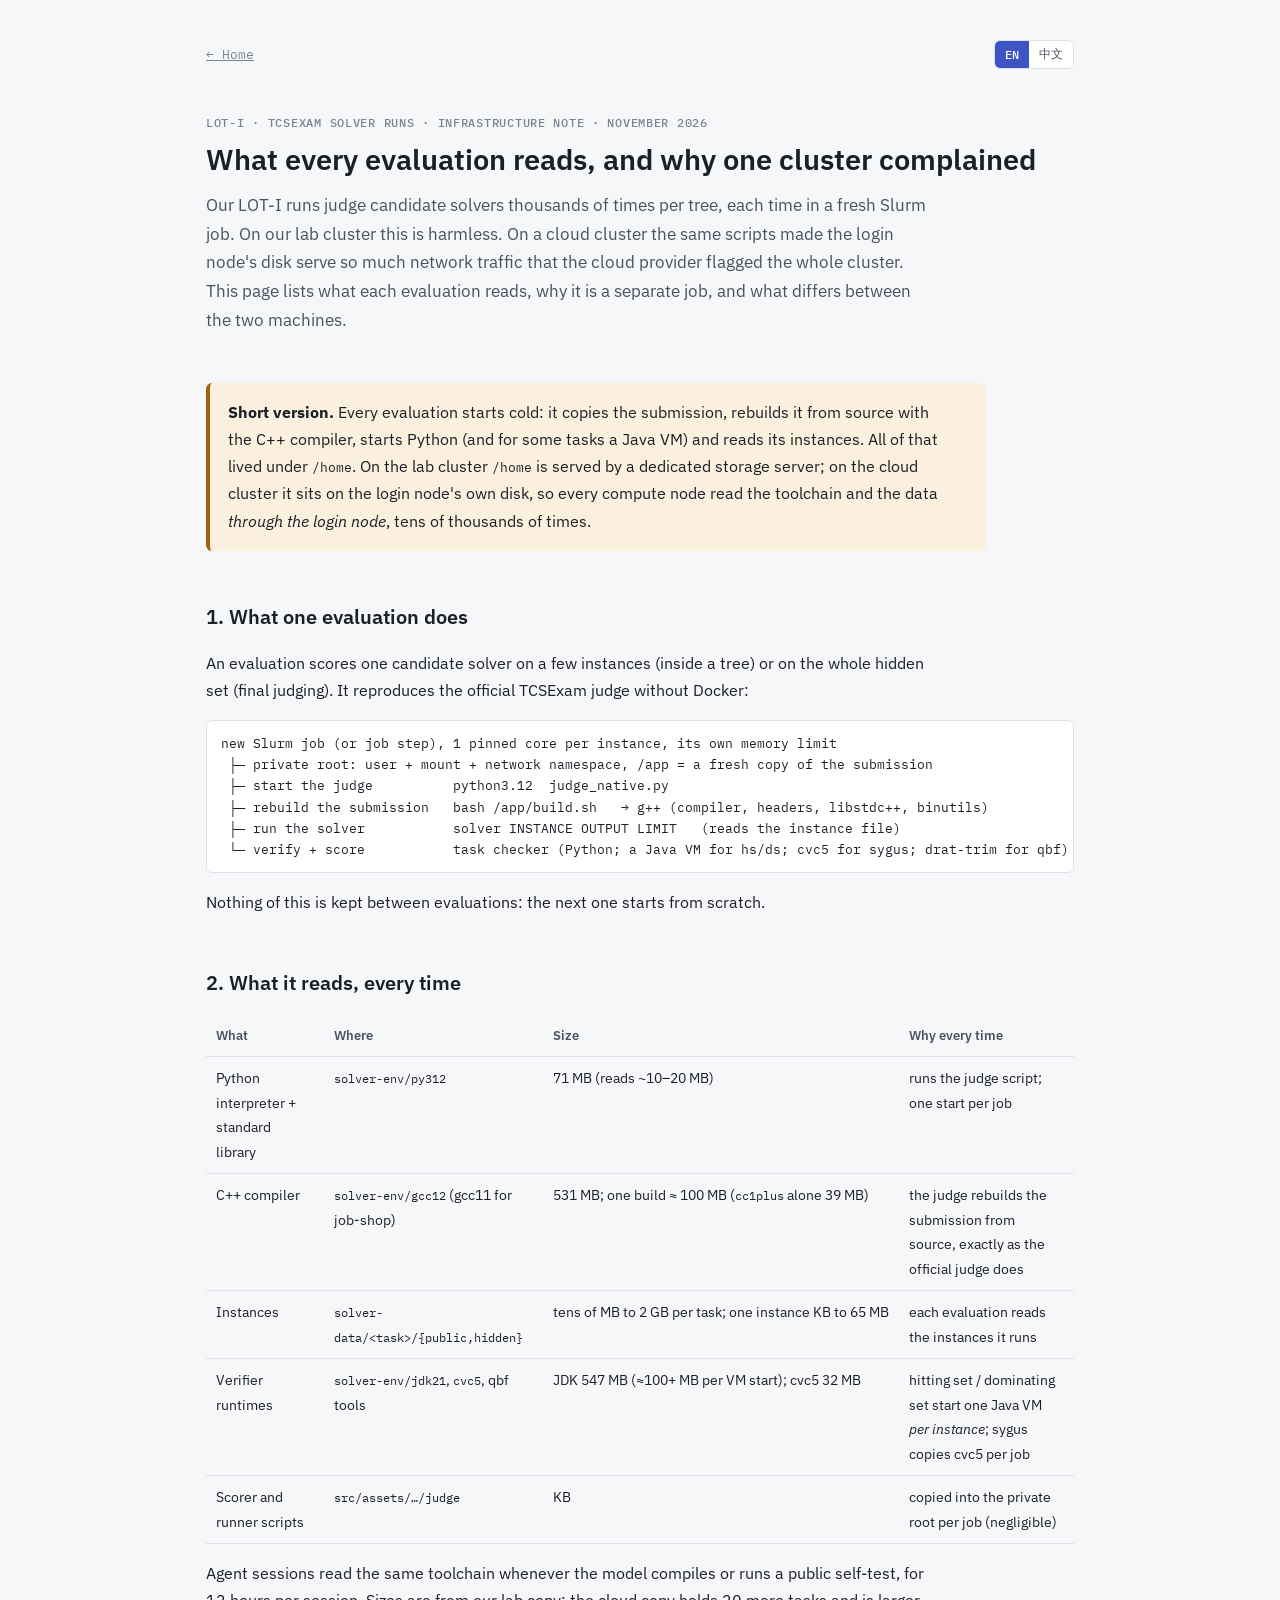
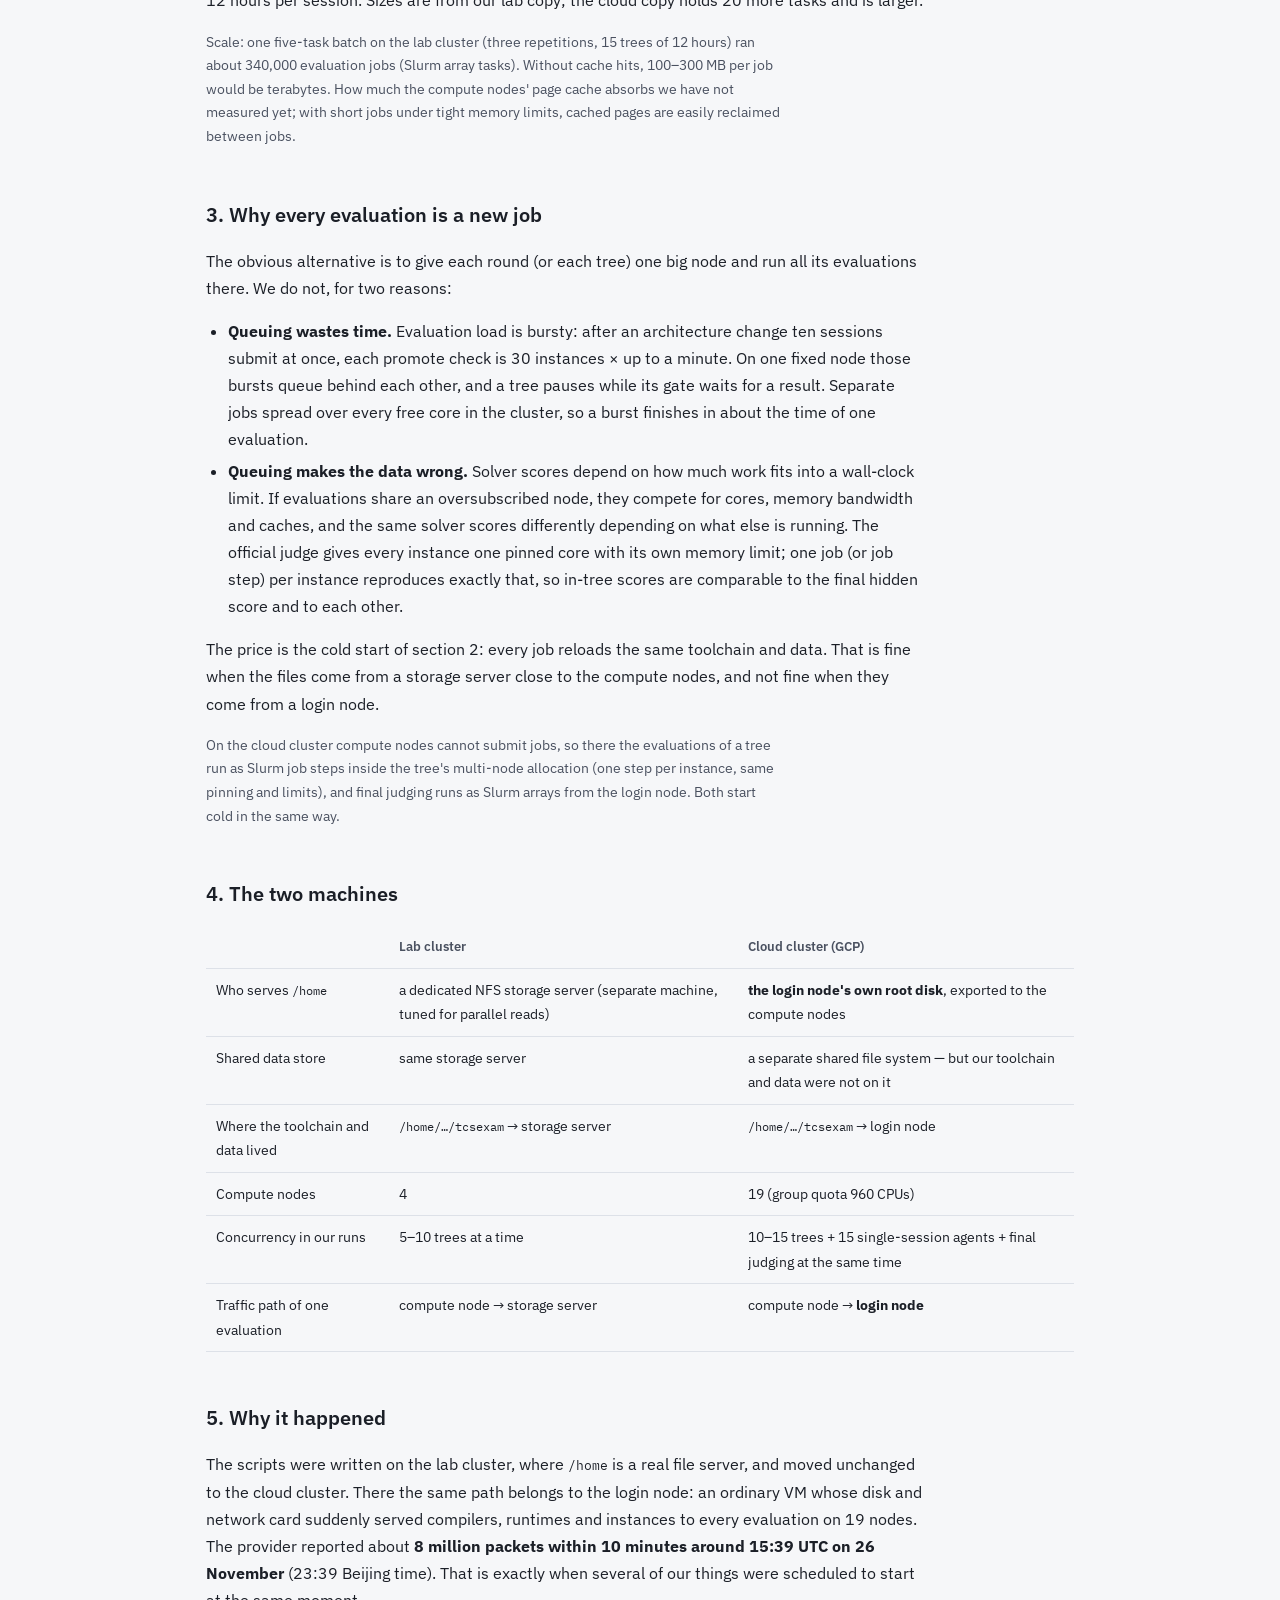
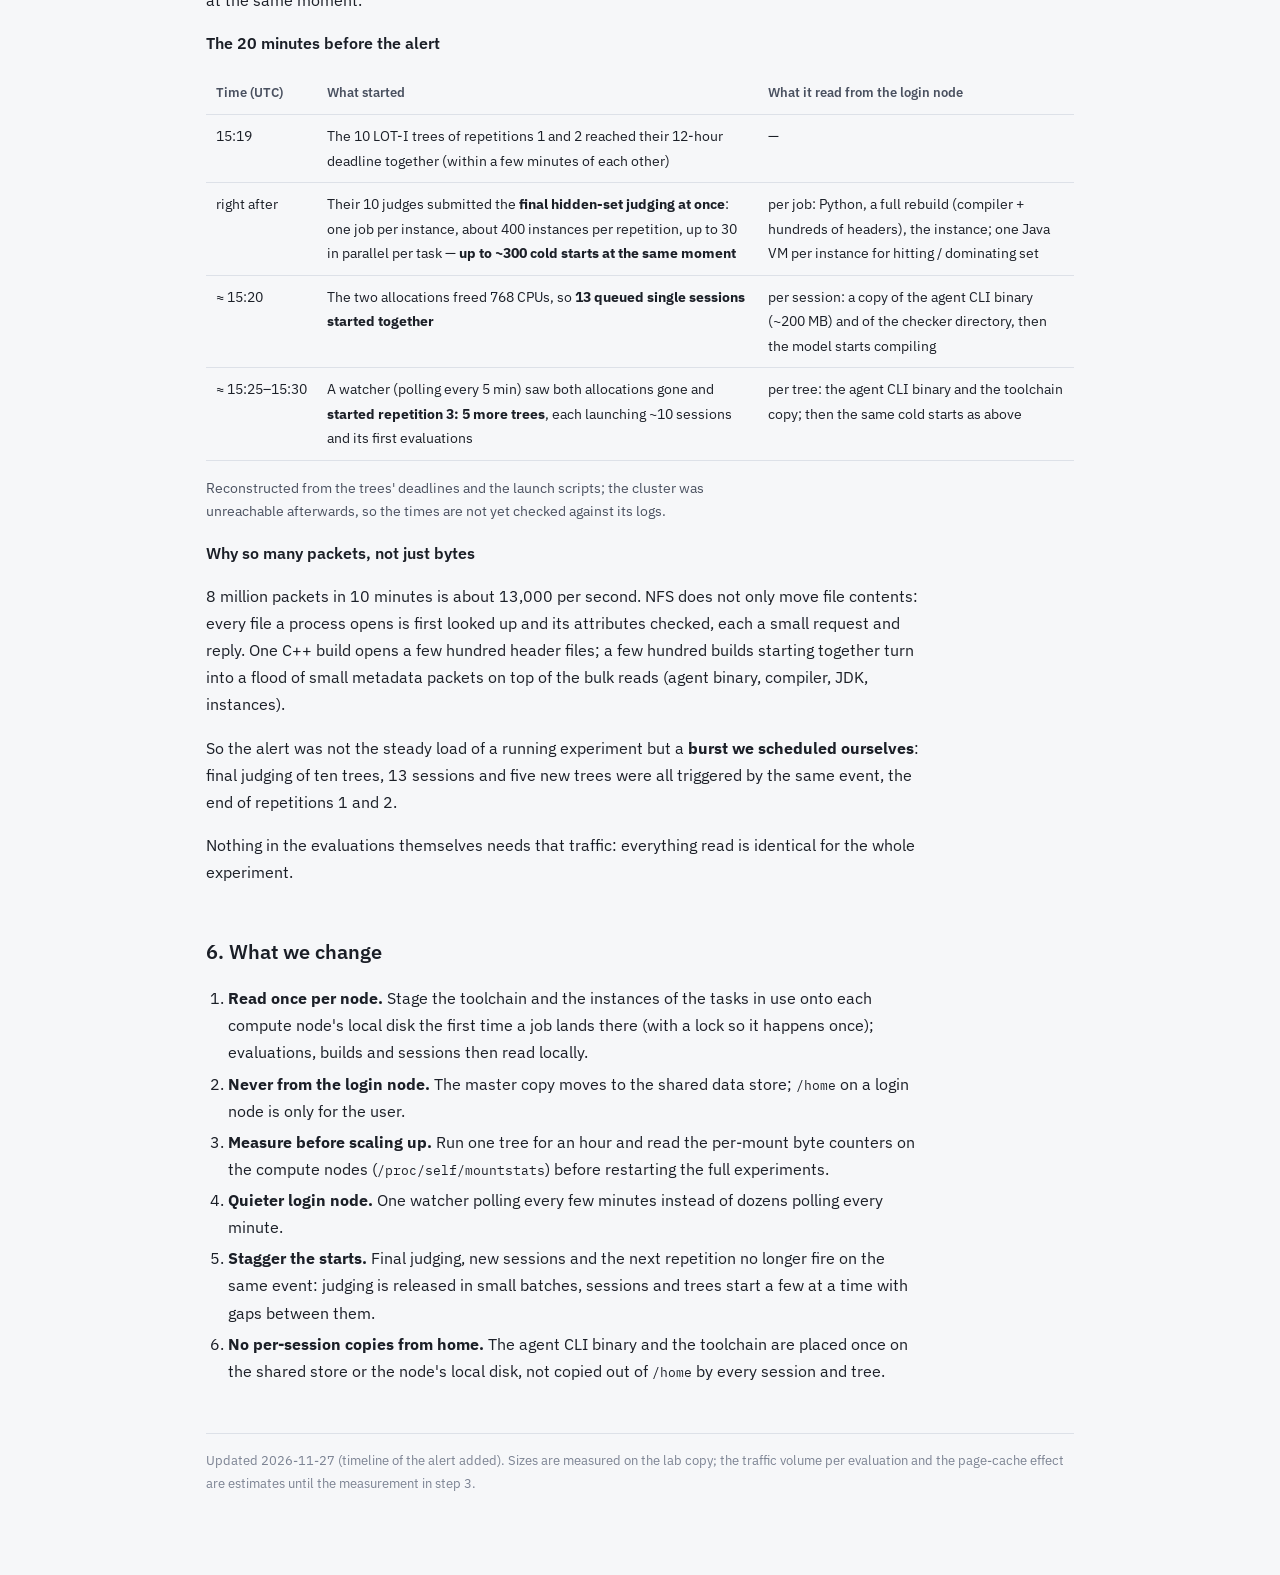
==== eval-io.html @ e1c09812 "eval-io: timeline of the 26 Nov alert (8M packets around 15:39 UTC), why packets, stagger the starts" ====
<!DOCTYPE html>
<html lang="en">
<head>
<meta charset="utf-8">
<meta name="viewport" content="width=device-width, initial-scale=1">
<style>*{box-sizing:border-box}body{margin:0}</style>
<title>What an evaluation reads · 每次测评读什么</title>
<meta name="description" content="What every solver evaluation of the LOT-I / TCSExam runs reads from shared storage, why each evaluation is its own Slurm job, and why the same scripts caused a network-traffic alert on a cloud cluster but not on our lab cluster.">
<link rel="stylesheet" href="https://fonts.googleapis.com/css2?family=IBM+Plex+Mono:wght@400;500&family=IBM+Plex+Sans:wght@400;500;600&display=swap">
<style>
:root{
  --bg:#f6f7f9; --panel:#ffffff; --ink:#1b1f27; --ink2:#4a5160; --muted:#7b8292; --line:#dde1e8;
  --acc:#3d55c4; --acc-soft:#e8ecfb; --ok:#1f7a3a; --ok-soft:#e3f3e8; --warn:#a2610c; --warn-soft:#fbf0de;
  --bad:#b3261e; --bad-soft:#fbe9e7;
  --sans:"IBM Plex Sans","PingFang SC","Noto Sans CJK SC",system-ui,sans-serif;
  --mono:"IBM Plex Mono",ui-monospace,"SFMono-Regular",Menlo,monospace;
}
@media (prefers-color-scheme: dark){:root:not([data-theme="light"]){
  --bg:#13161b; --panel:#1b1f26; --ink:#e7e9ee; --ink2:#b3b8c3; --muted:#868d9b; --line:#2d333d;
  --acc:#8399f2; --acc-soft:#222a45; --ok:#5cc47a; --ok-soft:#18301f; --warn:#e0a24a; --warn-soft:#33281a;
  --bad:#f08a80; --bad-soft:#3a1f1d; color-scheme:dark}}
:root[data-theme="dark"]{
  --bg:#13161b; --panel:#1b1f26; --ink:#e7e9ee; --ink2:#b3b8c3; --muted:#868d9b; --line:#2d333d;
  --acc:#8399f2; --acc-soft:#222a45; --ok:#5cc47a; --ok-soft:#18301f; --warn:#e0a24a; --warn-soft:#33281a;
  --bad:#f08a80; --bad-soft:#3a1f1d; color-scheme:dark}
body{background:var(--bg);color:var(--ink);font:15.5px/1.75 var(--sans)}
.wrap{max-width:900px;margin:0 auto;padding-block:40px 80px;padding-left:max(16px,env(safe-area-inset-left,0px));padding-right:max(16px,env(safe-area-inset-right,0px));display:flex;flex-direction:column;gap:48px}
h1{font-size:29px;line-height:1.3;margin:0;font-weight:600;text-wrap:balance}
h2{font-size:20px;margin:0;font-weight:600}
h3{font-size:15.5px;margin:0;font-weight:600}
p{margin:0;max-width:72ch}
ul,ol{margin:0;padding-left:22px;max-width:72ch}
li+li{margin-top:4px}
a{color:var(--acc)}
code,.mono{font-family:var(--mono);font-size:.86em}
.eyebrow{font:500 12px/1 var(--mono);letter-spacing:.06em;text-transform:uppercase;color:var(--muted)}
header{display:flex;flex-direction:column;gap:12px}
header .lede{color:var(--ink2);font-size:16.5px}
section{display:flex;flex-direction:column;gap:16px}
.panel{background:var(--panel);border:1px solid var(--line);border-radius:8px}
.callout{padding:16px 18px;border-left:4px solid var(--acc);background:var(--acc-soft);border-radius:6px;max-width:78ch}
.callout.warn{border-left-color:var(--warn);background:var(--warn-soft)}
.tbl{overflow-x:auto}
table{border-collapse:collapse;width:100%;font-size:14px}
th,td{text-align:left;padding:9px 10px;border-bottom:1px solid var(--line);vertical-align:top}
th{font-weight:600;color:var(--ink2);font-size:13px}
td.num{font-variant-numeric:tabular-nums;white-space:nowrap}
.flow{font:12.5px/1.7 var(--mono);background:var(--panel);border:1px solid var(--line);border-radius:6px;padding:12px 14px;overflow-x:auto;white-space:pre;margin:0}
.small{font-size:13.5px;color:var(--ink2)}
footer{font-size:13px;color:var(--muted);border-top:1px solid var(--line);padding-top:16px}
.lang-body{display:flex;flex-direction:column;gap:48px}
html[data-lang="zh"] .lang-body[lang="en"],html:not([data-lang="zh"]) .lang-body[lang="zh"]{display:none!important}
.bar{display:flex;justify-content:space-between;align-items:center;gap:12px}
.crumbs{font:13px var(--mono);color:var(--muted)}
.crumbs a{color:var(--muted)}
.seg{display:inline-flex;border:1px solid var(--line);border-radius:6px;overflow:hidden}
.seg button{font:500 12px var(--mono);background:var(--panel);color:var(--ink2);border:0;padding:5px 10px;cursor:pointer}
.seg button[aria-pressed="true"]{background:var(--acc);color:#fff}
.two{display:grid;grid-template-columns:1fr 1fr;gap:12px}
.two .panel{padding:14px 16px;display:flex;flex-direction:column;gap:8px}
.two .panel h3{font-size:14.5px}
@media (max-width:720px){.two{grid-template-columns:1fr}h1{font-size:24px}}
</style>
</head>
<body>
<main class="wrap">
<div class="bar" id="top"><span class="crumbs"><a href="index.html">← Home</a></span><span class="seg" role="group" aria-label="Language"><button data-l="en">EN</button><button data-l="zh">中文</button></span></div>

<!-- ============================ ENGLISH ============================ -->
<div class="lang-body" lang="en">
<header>
  <span class="eyebrow">LOT-I · TCSExam solver runs · infrastructure note · November 2026</span>
  <h1>What every evaluation reads, and why one cluster complained</h1>
  <p class="lede">Our LOT-I runs judge candidate solvers thousands of times per tree, each time in a fresh Slurm job. On our lab cluster this is harmless. On a cloud cluster the same scripts made the login node's disk serve so much network traffic that the cloud provider flagged the whole cluster. This page lists what each evaluation reads, why it is a separate job, and what differs between the two machines.</p>
</header>

<section>
  <div class="callout warn"><p><b>Short version.</b> Every evaluation starts cold: it copies the submission, rebuilds it from source with the C++ compiler, starts Python (and for some tasks a Java VM) and reads its instances. All of that lived under <code>/home</code>. On the lab cluster <code>/home</code> is served by a dedicated storage server; on the cloud cluster it sits on the login node's own disk, so every compute node read the toolchain and the data <i>through the login node</i>, tens of thousands of times.</p></div>
</section>

<section>
  <h2>1. What one evaluation does</h2>
  <p>An evaluation scores one candidate solver on a few instances (inside a tree) or on the whole hidden set (final judging). It reproduces the official TCSExam judge without Docker:</p>
  <pre class="flow">new Slurm job (or job step), 1 pinned core per instance, its own memory limit
 ├─ private root: user + mount + network namespace, /app = a fresh copy of the submission
 ├─ start the judge          python3.12  judge_native.py
 ├─ rebuild the submission   bash /app/build.sh   → g++ (compiler, headers, libstdc++, binutils)
 ├─ run the solver           solver INSTANCE OUTPUT LIMIT   (reads the instance file)
 └─ verify + score           task checker (Python; a Java VM for hs/ds; cvc5 for sygus; drat-trim for qbf)</pre>
  <p>Nothing of this is kept between evaluations: the next one starts from scratch.</p>
</section>

<section>
  <h2>2. What it reads, every time</h2>
  <div class="tbl"><table>
    <thead><tr><th>What</th><th>Where</th><th>Size</th><th>Why every time</th></tr></thead>
    <tbody>
      <tr><td>Python interpreter + standard library</td><td><code>solver-env/py312</code></td><td class="num">71 MB (reads ~10–20 MB)</td><td>runs the judge script; one start per job</td></tr>
      <tr><td>C++ compiler</td><td><code>solver-env/gcc12</code> (gcc11 for job-shop)</td><td class="num">531 MB; one build ≈ 100 MB (<code>cc1plus</code> alone 39 MB)</td><td>the judge rebuilds the submission from source, exactly as the official judge does</td></tr>
      <tr><td>Instances</td><td><code>solver-data/&lt;task&gt;/{public,hidden}</code></td><td class="num">tens of MB to 2 GB per task; one instance KB to 65 MB</td><td>each evaluation reads the instances it runs</td></tr>
      <tr><td>Verifier runtimes</td><td><code>solver-env/jdk21</code>, <code>cvc5</code>, qbf tools</td><td class="num">JDK 547 MB (≈100+ MB per VM start); cvc5 32 MB</td><td>hitting set / dominating set start one Java VM <i>per instance</i>; sygus copies cvc5 per job</td></tr>
      <tr><td>Scorer and runner scripts</td><td><code>src/assets/…/judge</code></td><td class="num">KB</td><td>copied into the private root per job (negligible)</td></tr>
    </tbody>
  </table></div>
  <p>Agent sessions read the same toolchain whenever the model compiles or runs a public self-test, for 12 hours per session. Sizes are from our lab copy; the cloud copy holds 20 more tasks and is larger.</p>
  <p class="small">Scale: one five-task batch on the lab cluster (three repetitions, 15 trees of 12 hours) ran about 340,000 evaluation jobs (Slurm array tasks). Without cache hits, 100–300 MB per job would be terabytes. How much the compute nodes' page cache absorbs we have not measured yet; with short jobs under tight memory limits, cached pages are easily reclaimed between jobs.</p>
</section>

<section>
  <h2>3. Why every evaluation is a new job</h2>
  <p>The obvious alternative is to give each round (or each tree) one big node and run all its evaluations there. We do not, for two reasons:</p>
  <ul>
    <li><b>Queuing wastes time.</b> Evaluation load is bursty: after an architecture change ten sessions submit at once, each promote check is 30 instances × up to a minute. On one fixed node those bursts queue behind each other, and a tree pauses while its gate waits for a result. Separate jobs spread over every free core in the cluster, so a burst finishes in about the time of one evaluation.</li>
    <li><b>Queuing makes the data wrong.</b> Solver scores depend on how much work fits into a wall-clock limit. If evaluations share an oversubscribed node, they compete for cores, memory bandwidth and caches, and the same solver scores differently depending on what else is running. The official judge gives every instance one pinned core with its own memory limit; one job (or job step) per instance reproduces exactly that, so in-tree scores are comparable to the final hidden score and to each other.</li>
  </ul>
  <p>The price is the cold start of section 2: every job reloads the same toolchain and data. That is fine when the files come from a storage server close to the compute nodes, and not fine when they come from a login node.</p>
  <p class="small">On the cloud cluster compute nodes cannot submit jobs, so there the evaluations of a tree run as Slurm job steps inside the tree's multi-node allocation (one step per instance, same pinning and limits), and final judging runs as Slurm arrays from the login node. Both start cold in the same way.</p>
</section>

<section>
  <h2>4. The two machines</h2>
  <div class="tbl"><table>
    <thead><tr><th></th><th>Lab cluster</th><th>Cloud cluster (GCP)</th></tr></thead>
    <tbody>
      <tr><td>Who serves <code>/home</code></td><td>a dedicated NFS storage server (separate machine, tuned for parallel reads)</td><td><b>the login node's own root disk</b>, exported to the compute nodes</td></tr>
      <tr><td>Shared data store</td><td>same storage server</td><td>a separate shared file system — but our toolchain and data were not on it</td></tr>
      <tr><td>Where the toolchain and data lived</td><td><code>/home/…/tcsexam</code> → storage server</td><td><code>/home/…/tcsexam</code> → login node</td></tr>
      <tr><td>Compute nodes</td><td>4</td><td>19 (group quota 960 CPUs)</td></tr>
      <tr><td>Concurrency in our runs</td><td>5–10 trees at a time</td><td>10–15 trees + 15 single-session agents + final judging at the same time</td></tr>
      <tr><td>Traffic path of one evaluation</td><td>compute node → storage server</td><td>compute node → <b>login node</b></td></tr>
    </tbody>
  </table></div>
</section>

<section>
  <h2>5. Why it happened</h2>
  <p>The scripts were written on the lab cluster, where <code>/home</code> is a real file server, and moved unchanged to the cloud cluster. There the same path belongs to the login node: an ordinary VM whose disk and network card suddenly served compilers, runtimes and instances to every evaluation on 19 nodes. The provider reported about <b>8 million packets within 10 minutes around 15:39 UTC on 26 November</b> (23:39 Beijing time). That is exactly when several of our things were scheduled to start at the same moment.</p>
  <h3>The 20 minutes before the alert</h3>
  <div class="tbl"><table>
    <thead><tr><th>Time (UTC)</th><th>What started</th><th>What it read from the login node</th></tr></thead>
    <tbody>
      <tr><td class="num">15:19</td><td>The 10 LOT-I trees of repetitions 1 and 2 reached their 12-hour deadline together (within a few minutes of each other)</td><td>—</td></tr>
      <tr><td class="num">right after</td><td>Their 10 judges submitted the <b>final hidden-set judging at once</b>: one job per instance, about 400 instances per repetition, up to 30 in parallel per task — <b>up to ~300 cold starts at the same moment</b></td><td>per job: Python, a full rebuild (compiler + hundreds of headers), the instance; one Java VM per instance for hitting / dominating set</td></tr>
      <tr><td class="num">≈ 15:20</td><td>The two allocations freed 768 CPUs, so <b>13 queued single sessions started together</b></td><td>per session: a copy of the agent CLI binary (~200 MB) and of the checker directory, then the model starts compiling</td></tr>
      <tr><td class="num">≈ 15:25–15:30</td><td>A watcher (polling every 5 min) saw both allocations gone and <b>started repetition 3: 5 more trees</b>, each launching ~10 sessions and its first evaluations</td><td>per tree: the agent CLI binary and the toolchain copy; then the same cold starts as above</td></tr>
    </tbody>
  </table></div>
  <p class="small">Reconstructed from the trees' deadlines and the launch scripts; the cluster was unreachable afterwards, so the times are not yet checked against its logs.</p>
  <h3>Why so many packets, not just bytes</h3>
  <p>8 million packets in 10 minutes is about 13,000 per second. NFS does not only move file contents: every file a process opens is first looked up and its attributes checked, each a small request and reply. One C++ build opens a few hundred header files; a few hundred builds starting together turn into a flood of small metadata packets on top of the bulk reads (agent binary, compiler, JDK, instances).</p>
  <p>So the alert was not the steady load of a running experiment but a <b>burst we scheduled ourselves</b>: final judging of ten trees, 13 sessions and five new trees were all triggered by the same event, the end of repetitions 1 and 2.</p>
  <p>Nothing in the evaluations themselves needs that traffic: everything read is identical for the whole experiment.</p>
</section>

<section>
  <h2>6. What we change</h2>
  <ol>
    <li><b>Read once per node.</b> Stage the toolchain and the instances of the tasks in use onto each compute node's local disk the first time a job lands there (with a lock so it happens once); evaluations, builds and sessions then read locally.</li>
    <li><b>Never from the login node.</b> The master copy moves to the shared data store; <code>/home</code> on a login node is only for the user.</li>
    <li><b>Measure before scaling up.</b> Run one tree for an hour and read the per-mount byte counters on the compute nodes (<code>/proc/self/mountstats</code>) before restarting the full experiments.</li>
    <li><b>Quieter login node.</b> One watcher polling every few minutes instead of dozens polling every minute.</li>
    <li><b>Stagger the starts.</b> Final judging, new sessions and the next repetition no longer fire on the same event: judging is released in small batches, sessions and trees start a few at a time with gaps between them.</li>
    <li><b>No per-session copies from home.</b> The agent CLI binary and the toolchain are placed once on the shared store or the node's local disk, not copied out of <code>/home</code> by every session and tree.</li>
  </ol>
</section>

<footer>Updated 2026-11-27 (timeline of the alert added). Sizes are measured on the lab copy; the traffic volume per evaluation and the page-cache effect are estimates until the measurement in step 3.</footer>
</div>

<!-- ============================ 中文 ============================ -->
<div class="lang-body" lang="zh">
<header>
  <span class="eyebrow">LOT-I · TCSExam 求解题实验 · 基础设施说明 · 2026 年 11 月</span>
  <h1>每次测评读了什么，以及为什么一个集群被告警</h1>
  <p class="lede">LOT-I 的每棵树要对候选程序做成千上万次测评，每次都在一个新的 Slurm 作业里进行。在实验室集群上这没有问题；同样的脚本放到云上的集群，却让登录节点的磁盘产生了大量网络流量，整个集群被云服务商告警。本页说明每次测评读了什么、为什么每次测评单独开一个作业，以及两台机器的区别。</p>
</header>

<section>
  <div class="callout warn"><p><b>简短版。</b>每次测评都是冷启动：复制一份提交的代码，用 C++ 编译器从源码重新编译，启动 Python（有的题还要启动 Java 虚拟机），再读实例。这些东西都放在 <code>/home</code> 下。实验室集群的 <code>/home</code> 由一台专门的存储服务器提供；云集群的 <code>/home</code> 却在登录节点自己的磁盘上，于是每个计算节点都<i>经由登录节点</i>读编译器和数据，读了几万次。</p></div>
</section>

<section>
  <h2>1. 一次测评做了什么</h2>
  <p>一次测评给一个候选程序打分：树内测评跑几个实例，最终评测跑整个隐藏集。它在不用 Docker 的情况下复现 TCSExam 官方评测：</p>
  <pre class="flow">新的 Slurm 作业（或作业步），每个实例独占 1 个绑定的核，有自己的内存上限
 ├─ 私有根目录：user + mount + network 命名空间，/app = 提交代码的一份新拷贝
 ├─ 启动评测脚本   python3.12  judge_native.py
 ├─ 重新编译       bash /app/build.sh   → g++（编译器、头文件、libstdc++、binutils）
 ├─ 运行程序       solver INSTANCE OUTPUT LIMIT（读实例文件）
 └─ 验证并打分     题目自带的 checker（Python；hs/ds 用 Java 虚拟机；sygus 用 cvc5；qbf 用 drat-trim）</pre>
  <p>两次测评之间什么都不保留，下一次又从头开始。</p>
</section>

<section>
  <h2>2. 每次都要读的东西</h2>
  <div class="tbl"><table>
    <thead><tr><th>内容</th><th>位置</th><th>大小</th><th>为什么每次都读</th></tr></thead>
    <tbody>
      <tr><td>Python 解释器和标准库</td><td><code>solver-env/py312</code></td><td class="num">71 MB（实际读约 10–20 MB）</td><td>评测脚本由它运行，每个作业启动一次</td></tr>
      <tr><td>C++ 编译器</td><td><code>solver-env/gcc12</code>（job-shop 用 gcc11）</td><td class="num">531 MB；一次编译约 100 MB（<code>cc1plus</code> 本身 39 MB）</td><td>评测会像官方评测一样，把提交的代码从源码重新编译</td></tr>
      <tr><td>实例</td><td><code>solver-data/&lt;题&gt;/{public,hidden}</code></td><td class="num">每道题几十 MB 到 2 GB；单个实例从 KB 到 65 MB</td><td>每次测评读它要跑的实例</td></tr>
      <tr><td>验证器运行时</td><td><code>solver-env/jdk21</code>、<code>cvc5</code>、qbf 工具</td><td class="num">JDK 547 MB（每启动一次虚拟机读一百多 MB）；cvc5 32 MB</td><td>hitting set / dominating set <i>每个实例</i>启动一次 Java 虚拟机；sygus 每个作业复制一份 cvc5</td></tr>
      <tr><td>评分和 runner 脚本</td><td><code>src/assets/…/judge</code></td><td class="num">KB 级</td><td>每个作业复制进私有根目录（可以忽略）</td></tr>
    </tbody>
  </table></div>
  <p>智能体会话里，模型每次编译或跑公开自测，也会读同一套工具链，每个会话持续 12 小时。表中大小来自实验室的那份副本；云上的副本多了 20 道题，会更大。</p>
  <p class="small">规模：实验室集群上一批 5 道题（跑 3 次，共 15 棵 12 小时的树）大约跑了 34 万个测评作业（Slurm 数组任务）。如果没有缓存命中，每个作业读 100–300 MB，总量就是 TB 级。计算节点的页缓存能挡住多少，我们还没有实测；作业很短、内存上限又紧，作业之间缓存的页很容易被回收。</p>
</section>

<section>
  <h2>3. 为什么每次测评都开一个新作业</h2>
  <p>一个直接的替代方案是：每一轮（或每棵树）分配一个大节点，所有测评都在上面跑。我们没有这样做，原因有两个：</p>
  <ul>
    <li><b>排队浪费时间。</b>测评的负载是突发的：一次架构变更之后，十个会话会同时提交测评，每次 promote 检查是 30 个实例、每个最多一分钟。固定在一个节点上，这些突发的测评就会互相排队，而树在等测评结果的时候是暂停的。分成单独的作业，就能分散到整个集群所有空闲的核上，一波突发测评大约只要一次测评的时间就跑完。</li>
    <li><b>排队让数据不准。</b>求解程序的分数取决于在限定时间内能做多少计算。如果测评挤在一个超额分配的节点上，就会抢核、抢内存带宽、抢缓存，同一个程序的分数会随着旁边跑着什么而变化。官方评测给每个实例一个绑定的核和独立的内存上限；每个实例一个作业（或作业步）正好复现这一点，树内的分数才能和最终隐藏集分数、以及彼此之间相互比较。</li>
  </ul>
  <p>代价就是第 2 节的冷启动：每个作业都要重新加载同一套工具链和数据。文件来自离计算节点很近的存储服务器时，这没有问题；来自登录节点时，就出问题了。</p>
  <p class="small">云集群的计算节点不能提交作业，所以在那里，一棵树的测评是在这棵树的多节点分配里用 Slurm 作业步来跑的（每个实例一个作业步，绑核和限制都一样），最终评测则从登录节点以 Slurm 数组提交。两种方式都同样是冷启动。</p>
</section>

<section>
  <h2>4. 两台机器的区别</h2>
  <div class="tbl"><table>
    <thead><tr><th></th><th>实验室集群</th><th>云集群（GCP）</th></tr></thead>
    <tbody>
      <tr><td>谁提供 <code>/home</code></td><td>一台专门的 NFS 存储服务器（独立的机器，为并行读写调过参数）</td><td><b>登录节点自己的系统盘</b>，共享给计算节点</td></tr>
      <tr><td>共享数据存储</td><td>同一台存储服务器</td><td>有一套独立的共享文件系统，但我们的工具链和数据没放在上面</td></tr>
      <tr><td>工具链和数据放在哪</td><td><code>/home/…/tcsexam</code> → 存储服务器</td><td><code>/home/…/tcsexam</code> → 登录节点</td></tr>
      <tr><td>计算节点数</td><td>4</td><td>19（组配额 960 核）</td></tr>
      <tr><td>我们的并发量</td><td>同时 5–10 棵树</td><td>10–15 棵树 + 15 个单会话智能体 + 最终评测，同时进行</td></tr>
      <tr><td>一次测评的流量路径</td><td>计算节点 → 存储服务器</td><td>计算节点 → <b>登录节点</b></td></tr>
    </tbody>
  </table></div>
</section>

<section>
  <h2>5. 为什么会出这个问题</h2>
  <p>这套脚本是在实验室集群上写的，那里的 <code>/home</code> 是真正的文件服务器；搬到云集群时没有改动。可在云集群上，同一个路径属于登录节点，那只是一台普通的虚拟机，它的磁盘和网卡突然要给 19 个节点上的每一次测评供应编译器、运行时和实例。云服务商报告：<b>11 月 26 日 15:39 UTC（北京时间 23:39）前后，10 分钟内发出了约 800 万个数据包</b>。这正是我们好几件事被安排在同一时刻启动的时候。</p>
  <h3>告警前的 20 分钟</h3>
  <div class="tbl"><table>
    <thead><tr><th>时间（UTC）</th><th>启动了什么</th><th>从登录节点读了什么</th></tr></thead>
    <tbody>
      <tr><td class="num">15:19</td><td>第 1、2 次 LOT-I 运行的 10 棵树同时到了 12 小时的截止时间（前后相差几分钟）</td><td>—</td></tr>
      <tr><td class="num">紧接着</td><td>10 个评测脚本<b>同时提交最终的隐藏集评测</b>：每个实例一个作业，每次运行约 400 个实例，每道题最多 30 个并行——<b>同一时刻最多约 300 个作业冷启动</b></td><td>每个作业：Python、完整重新编译（编译器加几百个头文件）、实例；hitting set / dominating set 每个实例还要启动一次 Java 虚拟机</td></tr>
      <tr><td class="num">约 15:20</td><td>两个分配释放了 768 个核，<b>排队中的 13 个单会话同时启动</b></td><td>每个会话：复制一份智能体命令行程序（约 200 MB）和 checker 目录，然后模型开始编译</td></tr>
      <tr><td class="num">约 15:25–15:30</td><td>每 5 分钟轮询一次的监控脚本发现两个分配都结束了，<b>启动第 3 次运行：又是 5 棵树</b>，每棵树起约 10 个会话和第一轮测评</td><td>每棵树：智能体命令行程序和工具链的拷贝；之后是和上面一样的冷启动</td></tr>
    </tbody>
  </table></div>
  <p class="small">这个时间线是根据树的截止时间和启动脚本推出来的；之后集群就连不上了，所以还没有用集群日志逐条核对。</p>
  <h3>为什么是包多，而不只是字节多</h3>
  <p>10 分钟 800 万个包，大约每秒 1.3 万个。NFS 不只是传文件内容：进程每打开一个文件，都要先查路径、查属性，每次都是一来一回的小包。一次 C++ 编译要打开几百个头文件；几百个编译同时开始，就在大块读取（智能体程序、编译器、JDK、实例）之外，又叠加了海量的小元数据包。</p>
  <p>所以告警的不是实验平稳运行时的负载，而是<b>我们自己安排出来的一次突发</b>：十棵树的最终评测、13 个会话、5 棵新树，都被同一个事件——第 1、2 次运行结束——同时触发了。</p>
  <p>测评本身并不需要这些流量：被读的东西在整个实验期间一个字节都不会变。</p>
</section>

<section>
  <h2>6. 我们怎么改</h2>
  <ol>
    <li><b>每个节点只读一次。</b>作业第一次落到某个计算节点时，把工具链和本次实验用到的题目实例复制到该节点的本地盘（加锁，只复制一次）；之后的测评、编译和会话都读本地。</li>
    <li><b>不再从登录节点读。</b>主副本搬到共享数据存储；登录节点上的 <code>/home</code> 只留给人用。</li>
    <li><b>先测量再放量。</b>恢复完整实验之前，先跑一棵树一小时，读计算节点上每个挂载点的字节计数（<code>/proc/self/mountstats</code>）。</li>
    <li><b>让登录节点安静下来。</b>用一个每隔几分钟轮询一次的监控脚本，代替几十个每分钟轮询的脚本。</li>
    <li><b>错开启动。</b>最终评测、新会话和下一次运行不再由同一个事件同时触发：评测分小批放出，会话和树每次只启动几个，中间留出间隔。</li>
    <li><b>不再每个会话都从 home 复制。</b>智能体命令行程序和工具链只在共享存储或节点本地盘上放一份，不再由每个会话、每棵树从 <code>/home</code> 复制。</li>
  </ol>
</section>

<footer>本页更新于 2026-11-27（补充了告警时间线）。文件大小是在实验室副本上实测的；每次测评的流量和页缓存的效果在第 3 步实测之前都是估计值。</footer>
</div>
</main>
<script>
(function(){
  var d=document.documentElement, pick;
  try{pick=localStorage.getItem('evalio-lang')}catch(e){}
  if(pick!=='zh'&&pick!=='en'){pick=(navigator.language||'').toLowerCase().indexOf('zh')===0?'zh':'en'}
  function set(l){d.setAttribute('data-lang',l);d.setAttribute('lang',l==='zh'?'zh':'en');
    document.querySelectorAll('.seg button').forEach(function(b){b.setAttribute('aria-pressed',b.dataset.l===l?'true':'false')});
    try{localStorage.setItem('evalio-lang',l)}catch(e){}}
  document.querySelectorAll('.seg button').forEach(function(b){b.addEventListener('click',function(){set(b.dataset.l)})});
  set(pick);
})();
</script>
</body>
</html>
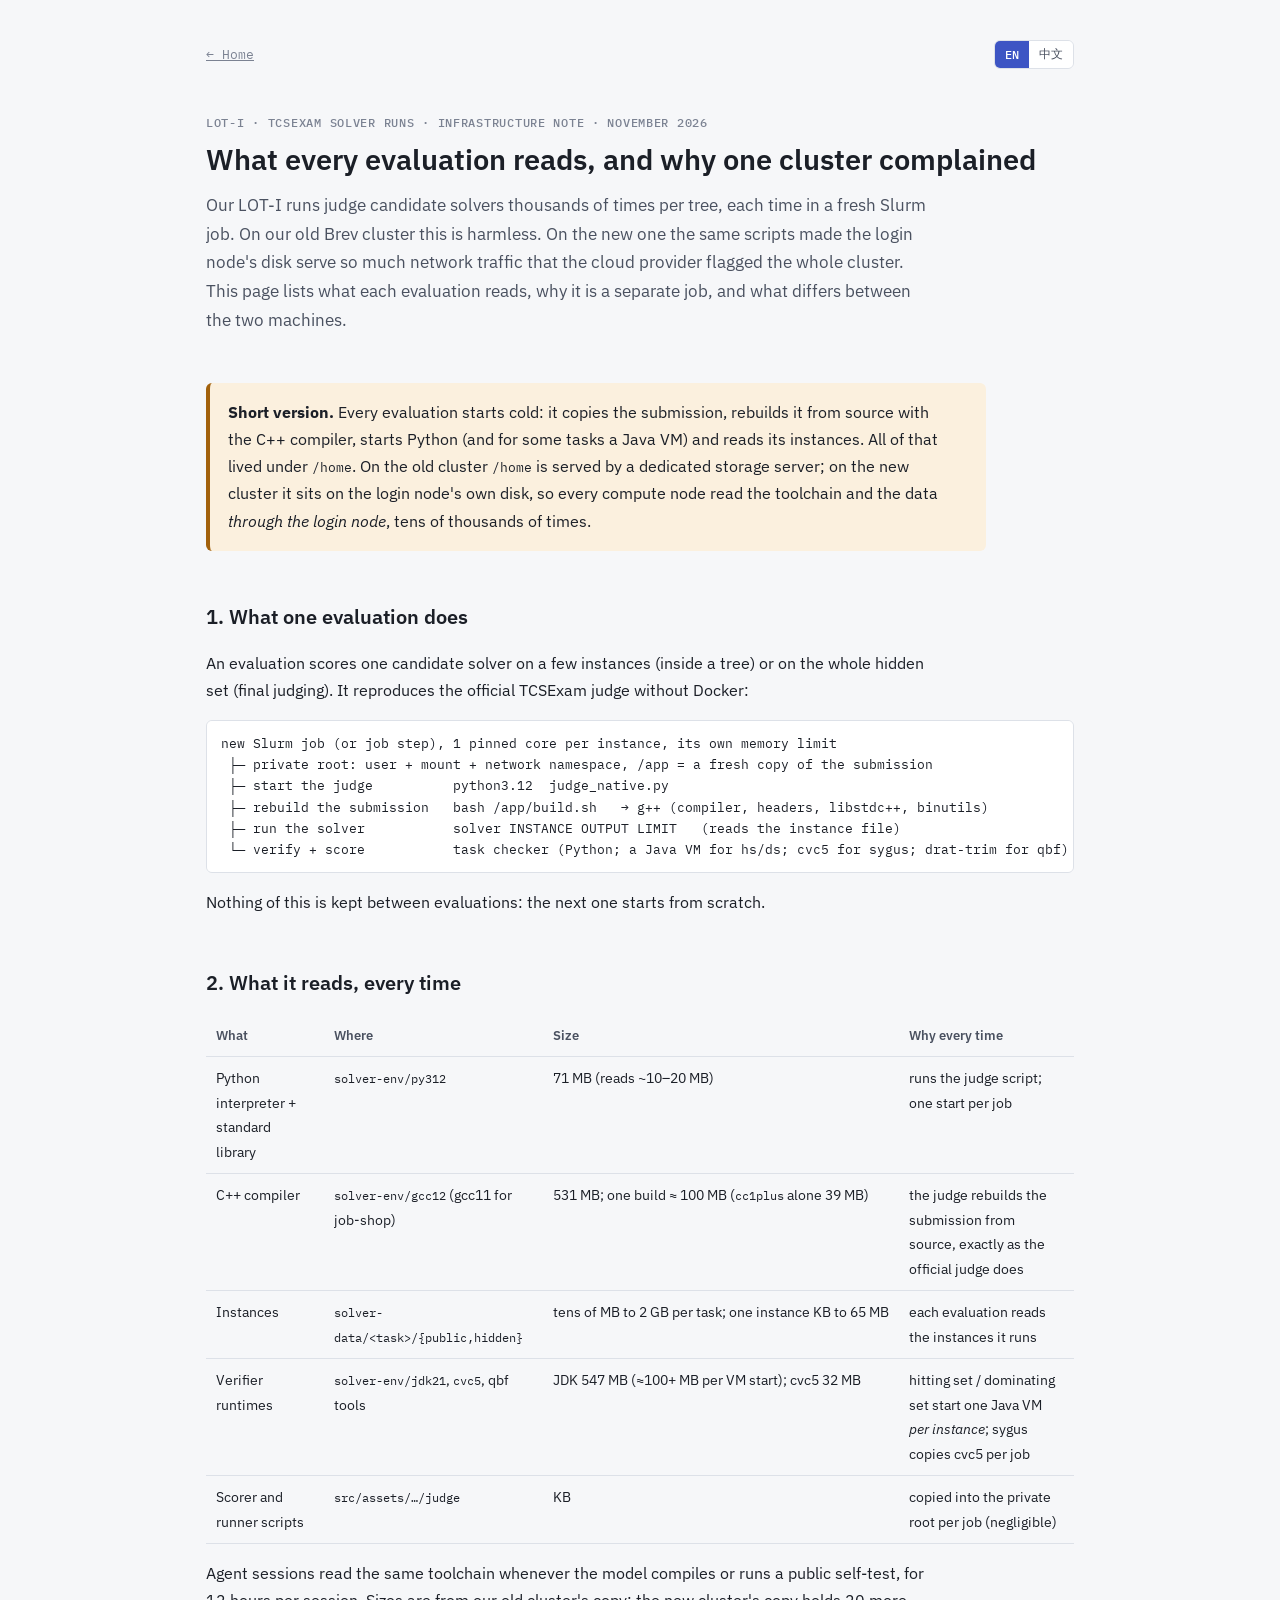
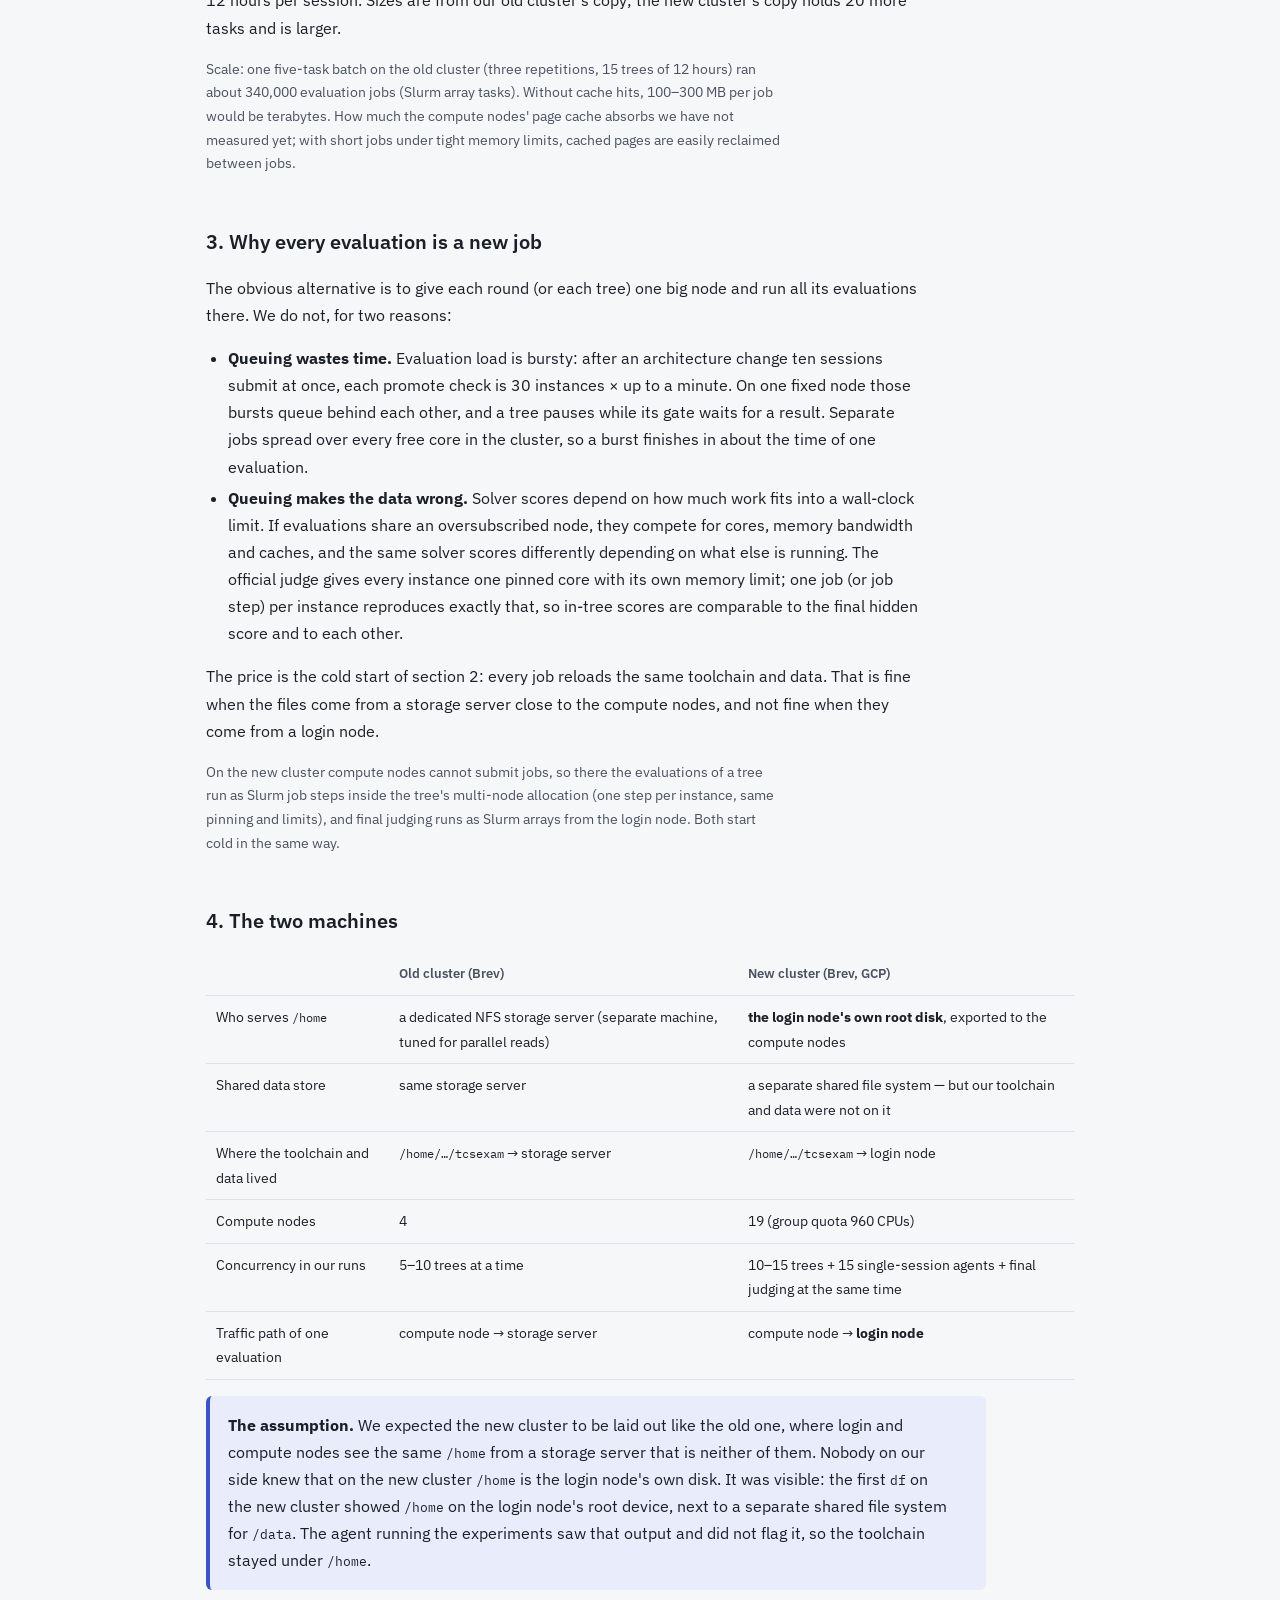
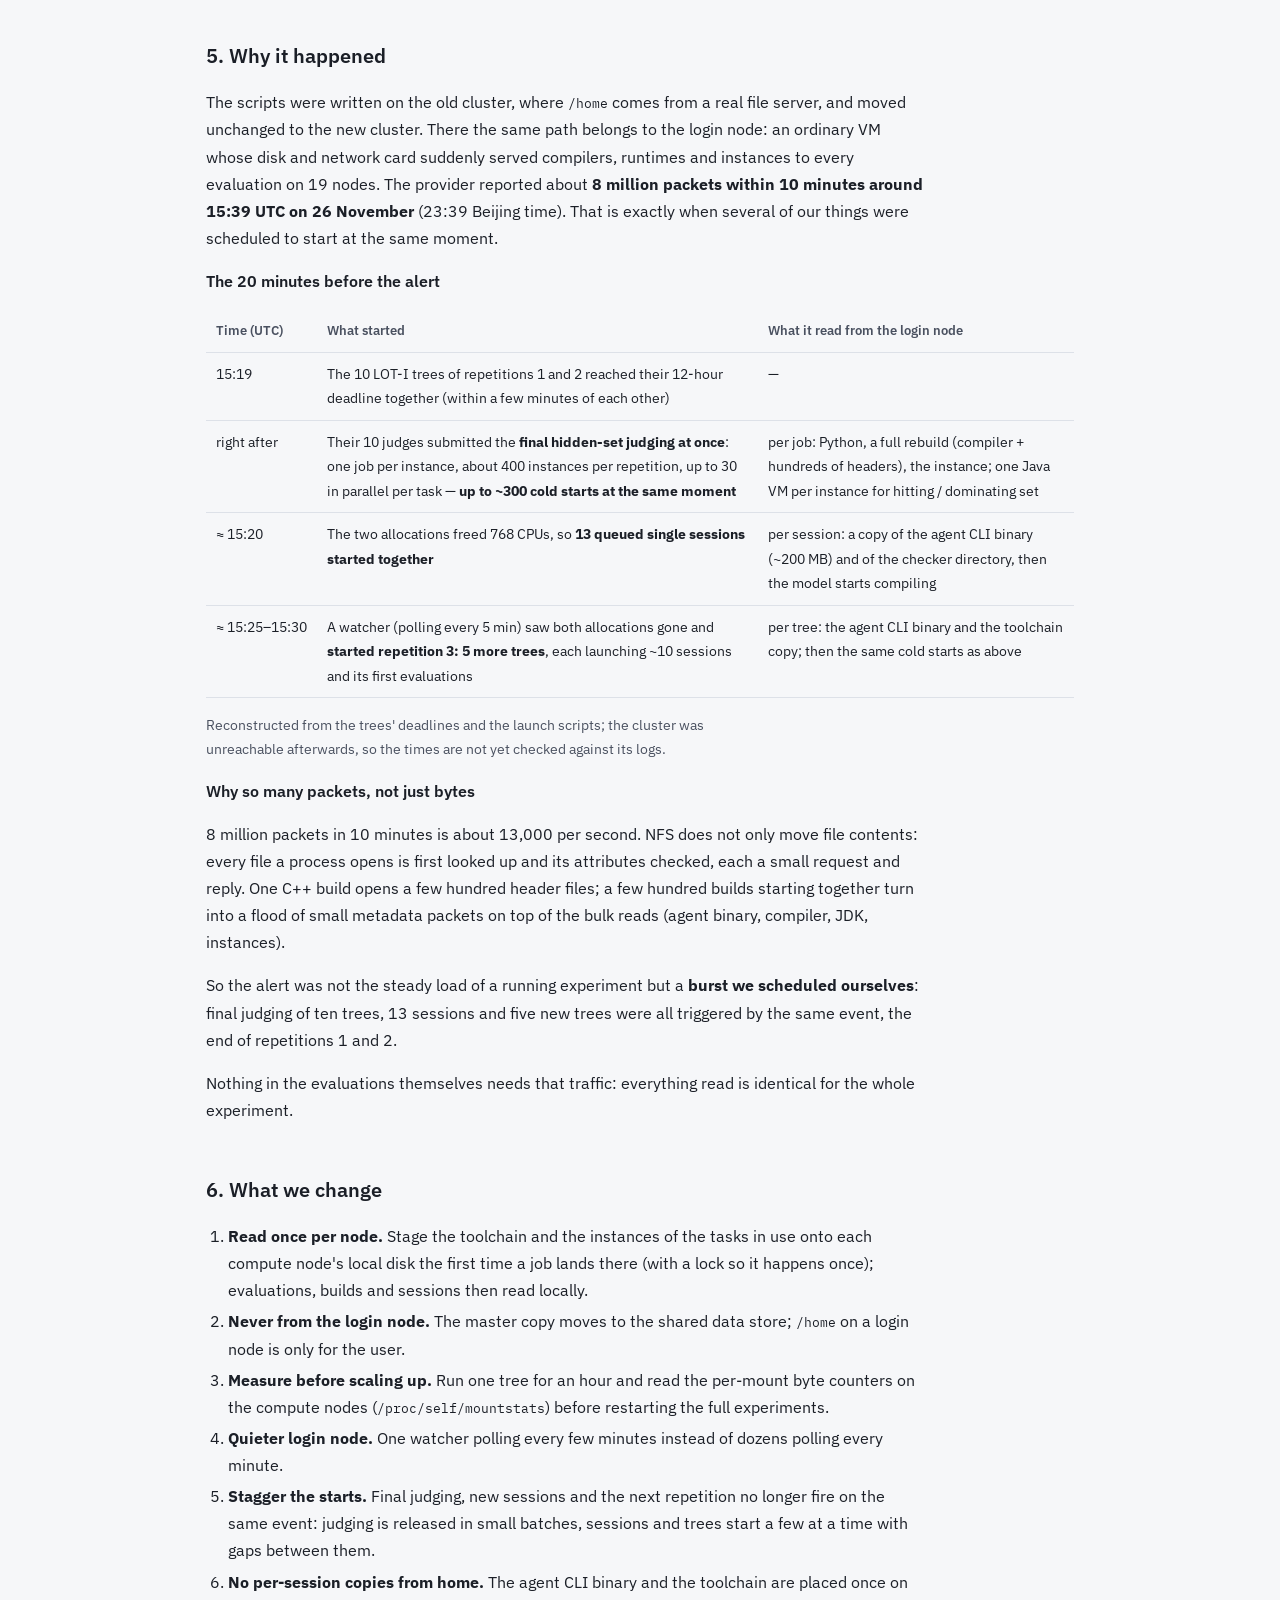
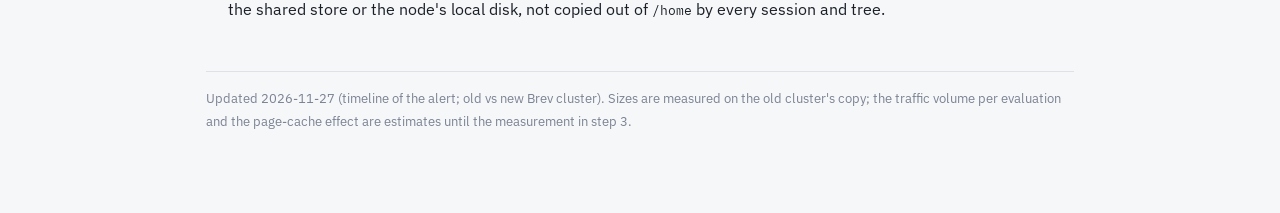
==== commit 41136989: "eval-io: old vs new Brev cluster; the storage-layout assumption Co-Authored-By: Claude Opus 5.5 <nor" ====
--- a/eval-io.html
+++ b/eval-io.html
@@ -5,7 +5,7 @@
 <meta name="viewport" content="width=device-width, initial-scale=1">
 <style>*{box-sizing:border-box}body{margin:0}</style>
 <title>What an evaluation reads · 每次测评读什么</title>
-<meta name="description" content="What every solver evaluation of the LOT-I / TCSExam runs reads from shared storage, why each evaluation is its own Slurm job, and why the same scripts caused a network-traffic alert on a cloud cluster but not on our lab cluster.">
+<meta name="description" content="What every solver evaluation of the LOT-I / TCSExam runs reads from shared storage, why each evaluation is its own Slurm job, and why the same scripts caused a network-traffic alert on a new cluster but not on our old cluster.">
 <link rel="stylesheet" href="https://fonts.googleapis.com/css2?family=IBM+Plex+Mono:wght@400;500&family=IBM+Plex+Sans:wght@400;500;600&display=swap">
 <style>
 :root{
@@ -71,11 +71,11 @@
 <header>
   <span class="eyebrow">LOT-I · TCSExam solver runs · infrastructure note · November 2026</span>
   <h1>What every evaluation reads, and why one cluster complained</h1>
-  <p class="lede">Our LOT-I runs judge candidate solvers thousands of times per tree, each time in a fresh Slurm job. On our lab cluster this is harmless. On a cloud cluster the same scripts made the login node's disk serve so much network traffic that the cloud provider flagged the whole cluster. This page lists what each evaluation reads, why it is a separate job, and what differs between the two machines.</p>
+  <p class="lede">Our LOT-I runs judge candidate solvers thousands of times per tree, each time in a fresh Slurm job. On our old Brev cluster this is harmless. On the new one the same scripts made the login node's disk serve so much network traffic that the cloud provider flagged the whole cluster. This page lists what each evaluation reads, why it is a separate job, and what differs between the two machines.</p>
 </header>
 
 <section>
-  <div class="callout warn"><p><b>Short version.</b> Every evaluation starts cold: it copies the submission, rebuilds it from source with the C++ compiler, starts Python (and for some tasks a Java VM) and reads its instances. All of that lived under <code>/home</code>. On the lab cluster <code>/home</code> is served by a dedicated storage server; on the cloud cluster it sits on the login node's own disk, so every compute node read the toolchain and the data <i>through the login node</i>, tens of thousands of times.</p></div>
+  <div class="callout warn"><p><b>Short version.</b> Every evaluation starts cold: it copies the submission, rebuilds it from source with the C++ compiler, starts Python (and for some tasks a Java VM) and reads its instances. All of that lived under <code>/home</code>. On the old cluster <code>/home</code> is served by a dedicated storage server; on the new cluster it sits on the login node's own disk, so every compute node read the toolchain and the data <i>through the login node</i>, tens of thousands of times.</p></div>
 </section>
 
 <section>
@@ -102,8 +102,8 @@
       <tr><td>Scorer and runner scripts</td><td><code>src/assets/…/judge</code></td><td class="num">KB</td><td>copied into the private root per job (negligible)</td></tr>
     </tbody>
   </table></div>
-  <p>Agent sessions read the same toolchain whenever the model compiles or runs a public self-test, for 12 hours per session. Sizes are from our lab copy; the cloud copy holds 20 more tasks and is larger.</p>
-  <p class="small">Scale: one five-task batch on the lab cluster (three repetitions, 15 trees of 12 hours) ran about 340,000 evaluation jobs (Slurm array tasks). Without cache hits, 100–300 MB per job would be terabytes. How much the compute nodes' page cache absorbs we have not measured yet; with short jobs under tight memory limits, cached pages are easily reclaimed between jobs.</p>
+  <p>Agent sessions read the same toolchain whenever the model compiles or runs a public self-test, for 12 hours per session. Sizes are from our old cluster's copy; the new cluster's copy holds 20 more tasks and is larger.</p>
+  <p class="small">Scale: one five-task batch on the old cluster (three repetitions, 15 trees of 12 hours) ran about 340,000 evaluation jobs (Slurm array tasks). Without cache hits, 100–300 MB per job would be terabytes. How much the compute nodes' page cache absorbs we have not measured yet; with short jobs under tight memory limits, cached pages are easily reclaimed between jobs.</p>
 </section>
 
 <section>
@@ -114,13 +114,13 @@
     <li><b>Queuing makes the data wrong.</b> Solver scores depend on how much work fits into a wall-clock limit. If evaluations share an oversubscribed node, they compete for cores, memory bandwidth and caches, and the same solver scores differently depending on what else is running. The official judge gives every instance one pinned core with its own memory limit; one job (or job step) per instance reproduces exactly that, so in-tree scores are comparable to the final hidden score and to each other.</li>
   </ul>
   <p>The price is the cold start of section 2: every job reloads the same toolchain and data. That is fine when the files come from a storage server close to the compute nodes, and not fine when they come from a login node.</p>
-  <p class="small">On the cloud cluster compute nodes cannot submit jobs, so there the evaluations of a tree run as Slurm job steps inside the tree's multi-node allocation (one step per instance, same pinning and limits), and final judging runs as Slurm arrays from the login node. Both start cold in the same way.</p>
+  <p class="small">On the new cluster compute nodes cannot submit jobs, so there the evaluations of a tree run as Slurm job steps inside the tree's multi-node allocation (one step per instance, same pinning and limits), and final judging runs as Slurm arrays from the login node. Both start cold in the same way.</p>
 </section>
 
 <section>
   <h2>4. The two machines</h2>
   <div class="tbl"><table>
-    <thead><tr><th></th><th>Lab cluster</th><th>Cloud cluster (GCP)</th></tr></thead>
+    <thead><tr><th></th><th>Old cluster (Brev)</th><th>New cluster (Brev, GCP)</th></tr></thead>
     <tbody>
       <tr><td>Who serves <code>/home</code></td><td>a dedicated NFS storage server (separate machine, tuned for parallel reads)</td><td><b>the login node's own root disk</b>, exported to the compute nodes</td></tr>
       <tr><td>Shared data store</td><td>same storage server</td><td>a separate shared file system — but our toolchain and data were not on it</td></tr>
@@ -130,11 +130,12 @@
       <tr><td>Traffic path of one evaluation</td><td>compute node → storage server</td><td>compute node → <b>login node</b></td></tr>
     </tbody>
   </table></div>
+  <div class="callout"><p><b>The assumption.</b> We expected the new cluster to be laid out like the old one, where login and compute nodes see the same <code>/home</code> from a storage server that is neither of them. Nobody on our side knew that on the new cluster <code>/home</code> is the login node's own disk. It was visible: the first <code>df</code> on the new cluster showed <code>/home</code> on the login node's root device, next to a separate shared file system for <code>/data</code>. The agent running the experiments saw that output and did not flag it, so the toolchain stayed under <code>/home</code>.</p></div>
 </section>
 
 <section>
   <h2>5. Why it happened</h2>
-  <p>The scripts were written on the lab cluster, where <code>/home</code> is a real file server, and moved unchanged to the cloud cluster. There the same path belongs to the login node: an ordinary VM whose disk and network card suddenly served compilers, runtimes and instances to every evaluation on 19 nodes. The provider reported about <b>8 million packets within 10 minutes around 15:39 UTC on 26 November</b> (23:39 Beijing time). That is exactly when several of our things were scheduled to start at the same moment.</p>
+  <p>The scripts were written on the old cluster, where <code>/home</code> comes from a real file server, and moved unchanged to the new cluster. There the same path belongs to the login node: an ordinary VM whose disk and network card suddenly served compilers, runtimes and instances to every evaluation on 19 nodes. The provider reported about <b>8 million packets within 10 minutes around 15:39 UTC on 26 November</b> (23:39 Beijing time). That is exactly when several of our things were scheduled to start at the same moment.</p>
   <h3>The 20 minutes before the alert</h3>
   <div class="tbl"><table>
     <thead><tr><th>Time (UTC)</th><th>What started</th><th>What it read from the login node</th></tr></thead>
@@ -164,7 +165,7 @@
   </ol>
 </section>
 
-<footer>Updated 2026-11-27 (timeline of the alert added). Sizes are measured on the lab copy; the traffic volume per evaluation and the page-cache effect are estimates until the measurement in step 3.</footer>
+<footer>Updated 2026-11-27 (timeline of the alert; old vs new Brev cluster). Sizes are measured on the old cluster's copy; the traffic volume per evaluation and the page-cache effect are estimates until the measurement in step 3.</footer>
 </div>
 
 <!-- ============================ 中文 ============================ -->
@@ -172,11 +173,11 @@
 <header>
   <span class="eyebrow">LOT-I · TCSExam 求解题实验 · 基础设施说明 · 2026 年 11 月</span>
   <h1>每次测评读了什么，以及为什么一个集群被告警</h1>
-  <p class="lede">LOT-I 的每棵树要对候选程序做成千上万次测评，每次都在一个新的 Slurm 作业里进行。在实验室集群上这没有问题；同样的脚本放到云上的集群，却让登录节点的磁盘产生了大量网络流量，整个集群被云服务商告警。本页说明每次测评读了什么、为什么每次测评单独开一个作业，以及两台机器的区别。</p>
+  <p class="lede">LOT-I 的每棵树要对候选程序做成千上万次测评，每次都在一个新的 Slurm 作业里进行。在老集群上这没有问题；同样的脚本放到新集群，却让登录节点的磁盘产生了大量网络流量，整个集群被云服务商告警。本页说明每次测评读了什么、为什么每次测评单独开一个作业，以及两台机器的区别。</p>
 </header>
 
 <section>
-  <div class="callout warn"><p><b>简短版。</b>每次测评都是冷启动：复制一份提交的代码，用 C++ 编译器从源码重新编译，启动 Python（有的题还要启动 Java 虚拟机），再读实例。这些东西都放在 <code>/home</code> 下。实验室集群的 <code>/home</code> 由一台专门的存储服务器提供；云集群的 <code>/home</code> 却在登录节点自己的磁盘上，于是每个计算节点都<i>经由登录节点</i>读编译器和数据，读了几万次。</p></div>
+  <div class="callout warn"><p><b>简短版。</b>每次测评都是冷启动：复制一份提交的代码，用 C++ 编译器从源码重新编译，启动 Python（有的题还要启动 Java 虚拟机），再读实例。这些东西都放在 <code>/home</code> 下。老集群的 <code>/home</code> 由一台专门的存储服务器提供；新集群的 <code>/home</code> 却在登录节点自己的磁盘上，于是每个计算节点都<i>经由登录节点</i>读编译器和数据，读了几万次。</p></div>
 </section>
 
 <section>
@@ -203,8 +204,8 @@
       <tr><td>评分和 runner 脚本</td><td><code>src/assets/…/judge</code></td><td class="num">KB 级</td><td>每个作业复制进私有根目录（可以忽略）</td></tr>
     </tbody>
   </table></div>
-  <p>智能体会话里，模型每次编译或跑公开自测，也会读同一套工具链，每个会话持续 12 小时。表中大小来自实验室的那份副本；云上的副本多了 20 道题，会更大。</p>
-  <p class="small">规模：实验室集群上一批 5 道题（跑 3 次，共 15 棵 12 小时的树）大约跑了 34 万个测评作业（Slurm 数组任务）。如果没有缓存命中，每个作业读 100–300 MB，总量就是 TB 级。计算节点的页缓存能挡住多少，我们还没有实测；作业很短、内存上限又紧，作业之间缓存的页很容易被回收。</p>
+  <p>智能体会话里，模型每次编译或跑公开自测，也会读同一套工具链，每个会话持续 12 小时。表中大小来自老集群上的那份副本；新集群上的副本多了 20 道题，会更大。</p>
+  <p class="small">规模：老集群上一批 5 道题（跑 3 次，共 15 棵 12 小时的树）大约跑了 34 万个测评作业（Slurm 数组任务）。如果没有缓存命中，每个作业读 100–300 MB，总量就是 TB 级。计算节点的页缓存能挡住多少，我们还没有实测；作业很短、内存上限又紧，作业之间缓存的页很容易被回收。</p>
 </section>
 
 <section>
@@ -215,13 +216,13 @@
     <li><b>排队让数据不准。</b>求解程序的分数取决于在限定时间内能做多少计算。如果测评挤在一个超额分配的节点上，就会抢核、抢内存带宽、抢缓存，同一个程序的分数会随着旁边跑着什么而变化。官方评测给每个实例一个绑定的核和独立的内存上限；每个实例一个作业（或作业步）正好复现这一点，树内的分数才能和最终隐藏集分数、以及彼此之间相互比较。</li>
   </ul>
   <p>代价就是第 2 节的冷启动：每个作业都要重新加载同一套工具链和数据。文件来自离计算节点很近的存储服务器时，这没有问题；来自登录节点时，就出问题了。</p>
-  <p class="small">云集群的计算节点不能提交作业，所以在那里，一棵树的测评是在这棵树的多节点分配里用 Slurm 作业步来跑的（每个实例一个作业步，绑核和限制都一样），最终评测则从登录节点以 Slurm 数组提交。两种方式都同样是冷启动。</p>
+  <p class="small">新集群的计算节点不能提交作业，所以在那里，一棵树的测评是在这棵树的多节点分配里用 Slurm 作业步来跑的（每个实例一个作业步，绑核和限制都一样），最终评测则从登录节点以 Slurm 数组提交。两种方式都同样是冷启动。</p>
 </section>
 
 <section>
   <h2>4. 两台机器的区别</h2>
   <div class="tbl"><table>
-    <thead><tr><th></th><th>实验室集群</th><th>云集群（GCP）</th></tr></thead>
+    <thead><tr><th></th><th>老集群</th><th>新集群（Brev，GCP）</th></tr></thead>
     <tbody>
       <tr><td>谁提供 <code>/home</code></td><td>一台专门的 NFS 存储服务器（独立的机器，为并行读写调过参数）</td><td><b>登录节点自己的系统盘</b>，共享给计算节点</td></tr>
       <tr><td>共享数据存储</td><td>同一台存储服务器</td><td>有一套独立的共享文件系统，但我们的工具链和数据没放在上面</td></tr>
@@ -231,11 +232,12 @@
       <tr><td>一次测评的流量路径</td><td>计算节点 → 存储服务器</td><td>计算节点 → <b>登录节点</b></td></tr>
     </tbody>
   </table></div>
+  <div class="callout"><p><b>当时的假设。</b>我们以为新集群的布局和老集群一样：登录节点和计算节点看到的是同一个 <code>/home</code>，由第三台存储服务器提供。我们这边没有人知道，新集群的 <code>/home</code> 是登录节点自己的盘。其实这一点是能看出来的：第一次在新集群上运行 <code>df</code>，就显示 <code>/home</code> 在登录节点的系统盘上，而 <code>/data</code> 是另一套共享文件系统。负责跑实验的智能体看到了这个输出，但没有指出来，于是工具链一直留在 <code>/home</code> 下。</p></div>
 </section>
 
 <section>
   <h2>5. 为什么会出这个问题</h2>
-  <p>这套脚本是在实验室集群上写的，那里的 <code>/home</code> 是真正的文件服务器；搬到云集群时没有改动。可在云集群上，同一个路径属于登录节点，那只是一台普通的虚拟机，它的磁盘和网卡突然要给 19 个节点上的每一次测评供应编译器、运行时和实例。云服务商报告：<b>11 月 26 日 15:39 UTC（北京时间 23:39）前后，10 分钟内发出了约 800 万个数据包</b>。这正是我们好几件事被安排在同一时刻启动的时候。</p>
+  <p>这套脚本是在老集群上写的，那里的 <code>/home</code> 是真正的文件服务器；搬到新集群时没有改动。可在新集群上，同一个路径属于登录节点，那只是一台普通的虚拟机，它的磁盘和网卡突然要给 19 个节点上的每一次测评供应编译器、运行时和实例。云服务商报告：<b>11 月 26 日 15:39 UTC（北京时间 23:39）前后，10 分钟内发出了约 800 万个数据包</b>。这正是我们好几件事被安排在同一时刻启动的时候。</p>
   <h3>告警前的 20 分钟</h3>
   <div class="tbl"><table>
     <thead><tr><th>时间（UTC）</th><th>启动了什么</th><th>从登录节点读了什么</th></tr></thead>
@@ -265,7 +267,7 @@
   </ol>
 </section>
 
-<footer>本页更新于 2026-11-27（补充了告警时间线）。文件大小是在实验室副本上实测的；每次测评的流量和页缓存的效果在第 3 步实测之前都是估计值。</footer>
+<footer>本页更新于 2026-11-27（补充了告警时间线；老/新 Brev 集群）。文件大小是在老集群上的副本上实测的；每次测评的流量和页缓存的效果在第 3 步实测之前都是估计值。</footer>
 </div>
 </main>
 <script>
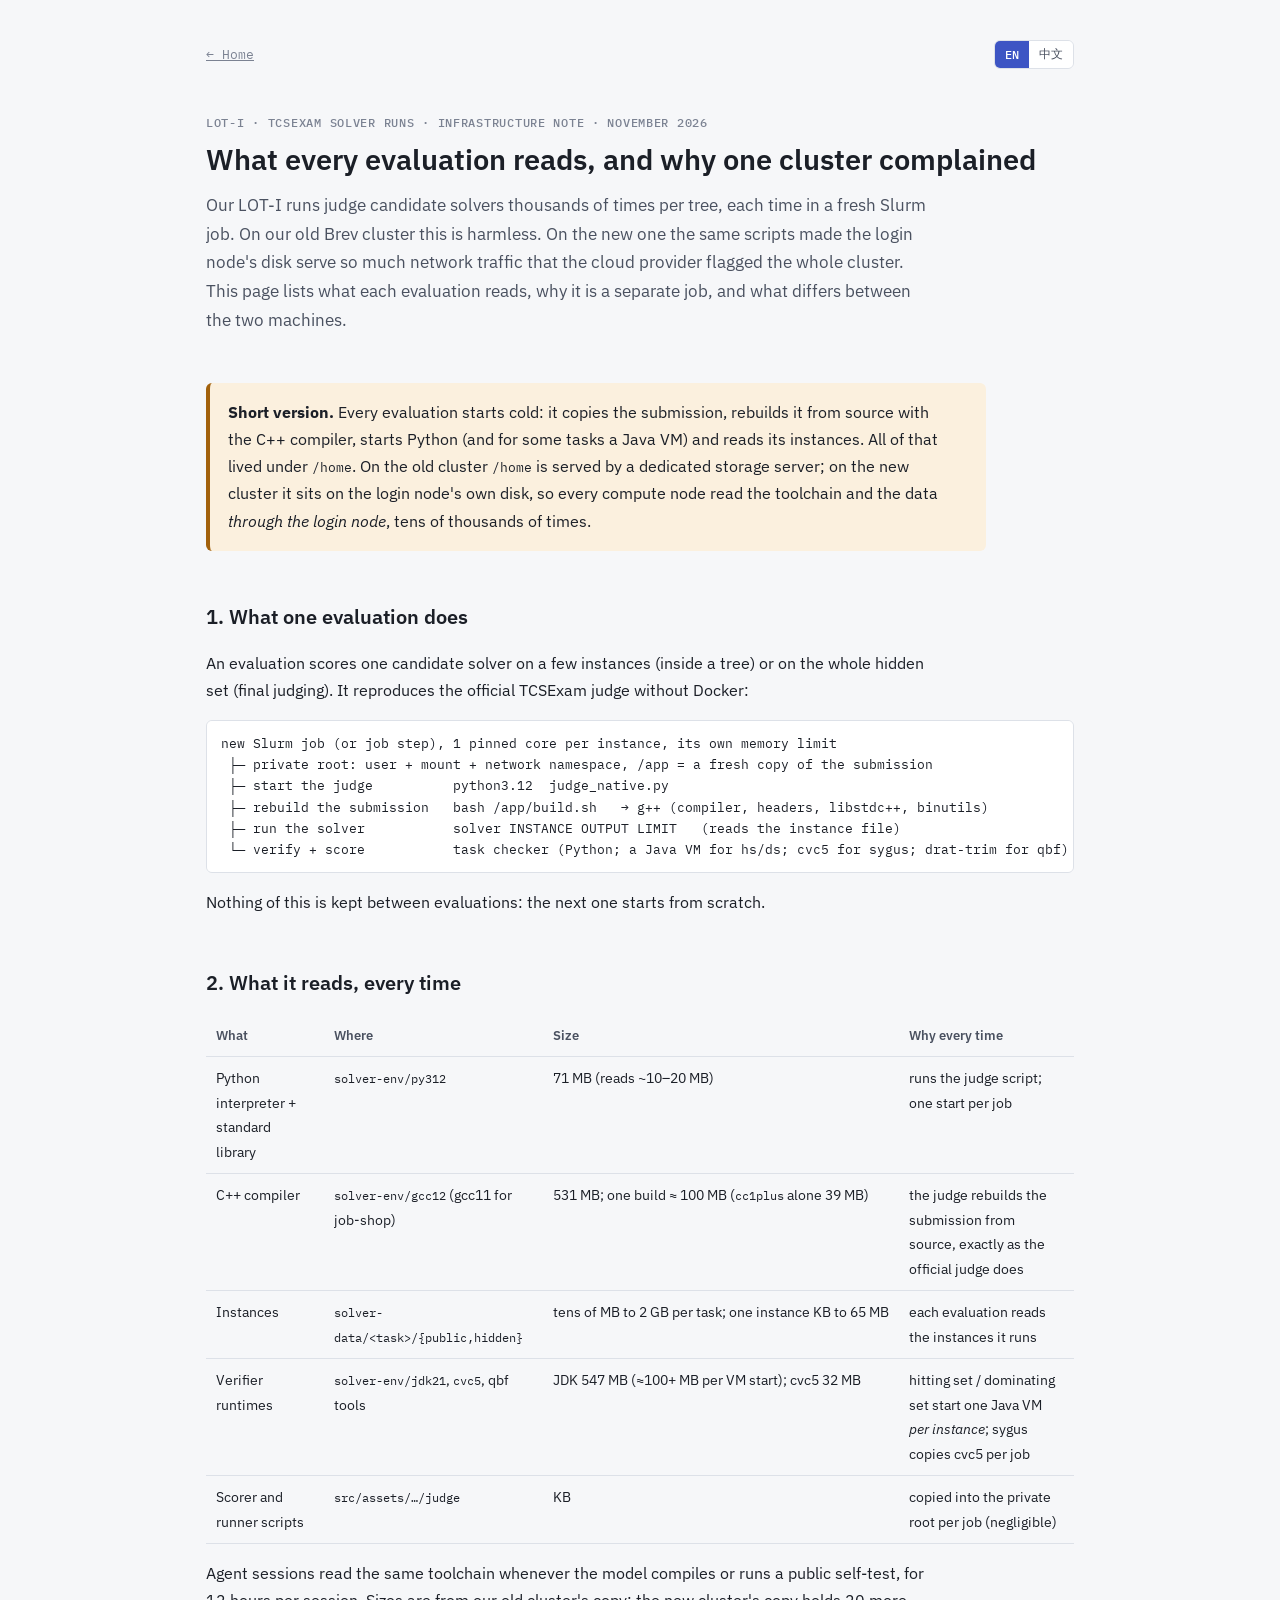
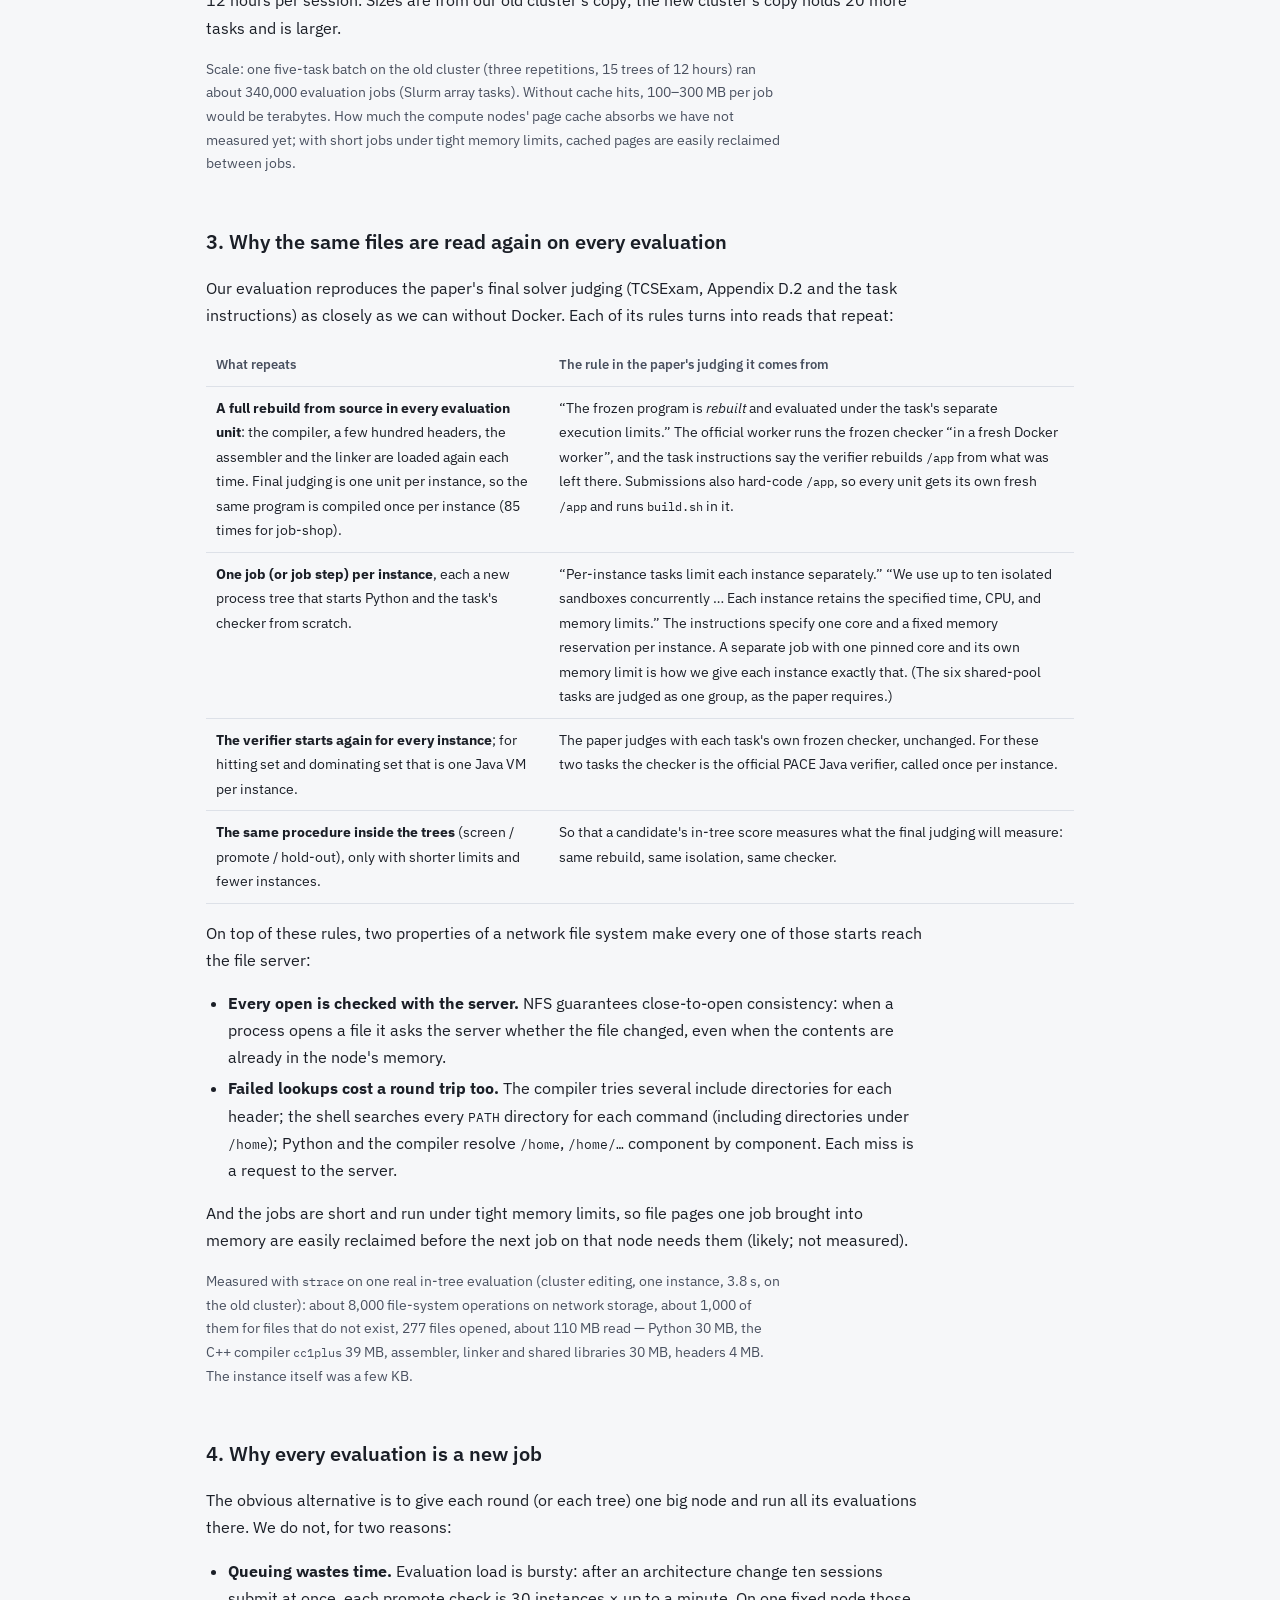
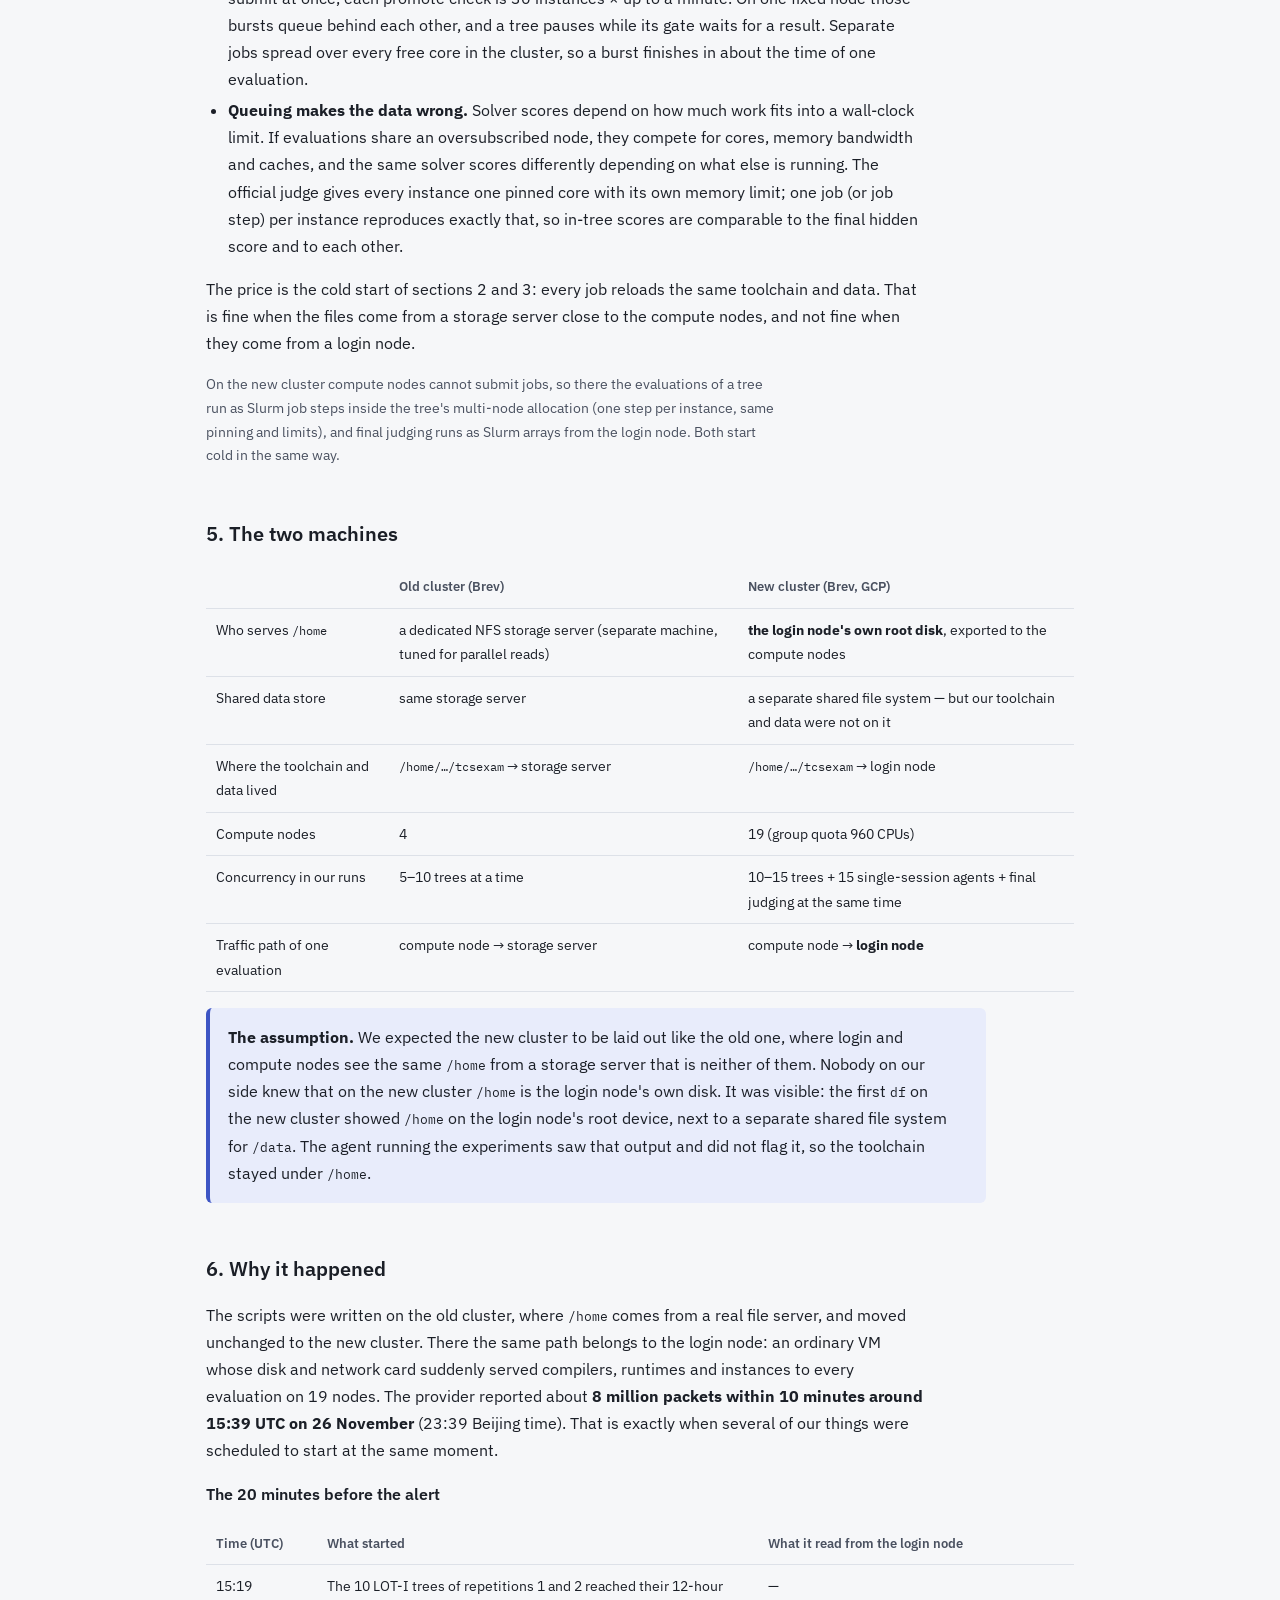
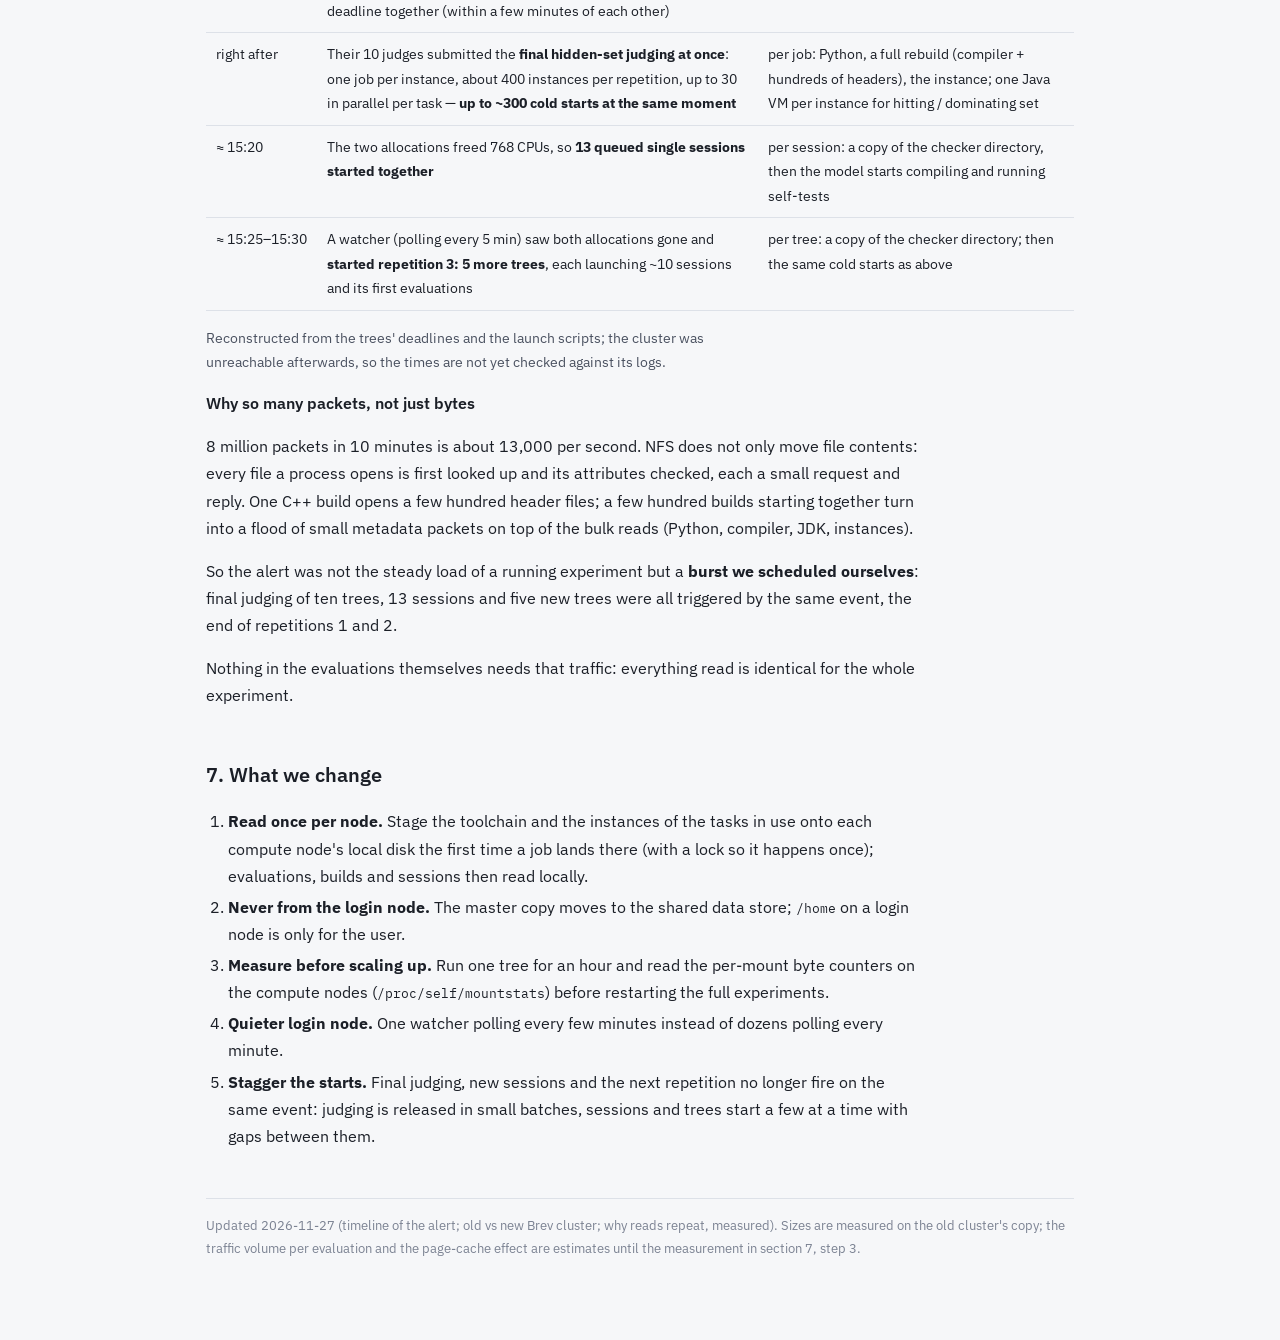
==== commit 44bf8ed6: "eval-io: why the same files are read on every evaluation, tied to the paper's judging rules; measure" ====
--- a/eval-io.html
+++ b/eval-io.html
@@ -107,18 +107,39 @@
 </section>
 
 <section>
-  <h2>3. Why every evaluation is a new job</h2>
+  <h2>3. Why the same files are read again on every evaluation</h2>
+  <p>Our evaluation reproduces the paper's final solver judging (TCSExam, Appendix D.2 and the task instructions) as closely as we can without Docker. Each of its rules turns into reads that repeat:</p>
+  <div class="tbl"><table>
+    <thead><tr><th>What repeats</th><th>The rule in the paper's judging it comes from</th></tr></thead>
+    <tbody>
+      <tr><td><b>A full rebuild from source in every evaluation unit</b>: the compiler, a few hundred headers, the assembler and the linker are loaded again each time. Final judging is one unit per instance, so the same program is compiled once per instance (85 times for job-shop).</td><td>“The frozen program is <i>rebuilt</i> and evaluated under the task's separate execution limits.” The official worker runs the frozen checker “in a fresh Docker worker”, and the task instructions say the verifier rebuilds <code>/app</code> from what was left there. Submissions also hard-code <code>/app</code>, so every unit gets its own fresh <code>/app</code> and runs <code>build.sh</code> in it.</td></tr>
+      <tr><td><b>One job (or job step) per instance</b>, each a new process tree that starts Python and the task's checker from scratch.</td><td>“Per-instance tasks limit each instance separately.” “We use up to ten isolated sandboxes concurrently … Each instance retains the specified time, CPU, and memory limits.” The instructions specify one core and a fixed memory reservation per instance. A separate job with one pinned core and its own memory limit is how we give each instance exactly that. (The six shared-pool tasks are judged as one group, as the paper requires.)</td></tr>
+      <tr><td><b>The verifier starts again for every instance</b>; for hitting set and dominating set that is one Java VM per instance.</td><td>The paper judges with each task's own frozen checker, unchanged. For these two tasks the checker is the official PACE Java verifier, called once per instance.</td></tr>
+      <tr><td><b>The same procedure inside the trees</b> (screen / promote / hold-out), only with shorter limits and fewer instances.</td><td>So that a candidate's in-tree score measures what the final judging will measure: same rebuild, same isolation, same checker.</td></tr>
+    </tbody>
+  </table></div>
+  <p>On top of these rules, two properties of a network file system make every one of those starts reach the file server:</p>
+  <ul>
+    <li><b>Every open is checked with the server.</b> NFS guarantees close-to-open consistency: when a process opens a file it asks the server whether the file changed, even when the contents are already in the node's memory.</li>
+    <li><b>Failed lookups cost a round trip too.</b> The compiler tries several include directories for each header; the shell searches every <code>PATH</code> directory for each command (including directories under <code>/home</code>); Python and the compiler resolve <code>/home</code>, <code>/home/…</code> component by component. Each miss is a request to the server.</li>
+  </ul>
+  <p>And the jobs are short and run under tight memory limits, so file pages one job brought into memory are easily reclaimed before the next job on that node needs them (likely; not measured).</p>
+  <p class="small">Measured with <code>strace</code> on one real in-tree evaluation (cluster editing, one instance, 3.8 s, on the old cluster): about 8,000 file-system operations on network storage, about 1,000 of them for files that do not exist, 277 files opened, about 110 MB read — Python 30 MB, the C++ compiler <code>cc1plus</code> 39 MB, assembler, linker and shared libraries 30 MB, headers 4 MB. The instance itself was a few KB.</p>
+</section>
+
+<section>
+  <h2>4. Why every evaluation is a new job</h2>
   <p>The obvious alternative is to give each round (or each tree) one big node and run all its evaluations there. We do not, for two reasons:</p>
   <ul>
     <li><b>Queuing wastes time.</b> Evaluation load is bursty: after an architecture change ten sessions submit at once, each promote check is 30 instances × up to a minute. On one fixed node those bursts queue behind each other, and a tree pauses while its gate waits for a result. Separate jobs spread over every free core in the cluster, so a burst finishes in about the time of one evaluation.</li>
     <li><b>Queuing makes the data wrong.</b> Solver scores depend on how much work fits into a wall-clock limit. If evaluations share an oversubscribed node, they compete for cores, memory bandwidth and caches, and the same solver scores differently depending on what else is running. The official judge gives every instance one pinned core with its own memory limit; one job (or job step) per instance reproduces exactly that, so in-tree scores are comparable to the final hidden score and to each other.</li>
   </ul>
-  <p>The price is the cold start of section 2: every job reloads the same toolchain and data. That is fine when the files come from a storage server close to the compute nodes, and not fine when they come from a login node.</p>
+  <p>The price is the cold start of sections 2 and 3: every job reloads the same toolchain and data. That is fine when the files come from a storage server close to the compute nodes, and not fine when they come from a login node.</p>
   <p class="small">On the new cluster compute nodes cannot submit jobs, so there the evaluations of a tree run as Slurm job steps inside the tree's multi-node allocation (one step per instance, same pinning and limits), and final judging runs as Slurm arrays from the login node. Both start cold in the same way.</p>
 </section>
 
 <section>
-  <h2>4. The two machines</h2>
+  <h2>5. The two machines</h2>
   <div class="tbl"><table>
     <thead><tr><th></th><th>Old cluster (Brev)</th><th>New cluster (Brev, GCP)</th></tr></thead>
     <tbody>
@@ -134,7 +155,7 @@
 </section>
 
 <section>
-  <h2>5. Why it happened</h2>
+  <h2>6. Why it happened</h2>
   <p>The scripts were written on the old cluster, where <code>/home</code> comes from a real file server, and moved unchanged to the new cluster. There the same path belongs to the login node: an ordinary VM whose disk and network card suddenly served compilers, runtimes and instances to every evaluation on 19 nodes. The provider reported about <b>8 million packets within 10 minutes around 15:39 UTC on 26 November</b> (23:39 Beijing time). That is exactly when several of our things were scheduled to start at the same moment.</p>
   <h3>The 20 minutes before the alert</h3>
   <div class="tbl"><table>
@@ -142,30 +163,29 @@
     <tbody>
       <tr><td class="num">15:19</td><td>The 10 LOT-I trees of repetitions 1 and 2 reached their 12-hour deadline together (within a few minutes of each other)</td><td>—</td></tr>
       <tr><td class="num">right after</td><td>Their 10 judges submitted the <b>final hidden-set judging at once</b>: one job per instance, about 400 instances per repetition, up to 30 in parallel per task — <b>up to ~300 cold starts at the same moment</b></td><td>per job: Python, a full rebuild (compiler + hundreds of headers), the instance; one Java VM per instance for hitting / dominating set</td></tr>
-      <tr><td class="num">≈ 15:20</td><td>The two allocations freed 768 CPUs, so <b>13 queued single sessions started together</b></td><td>per session: a copy of the agent CLI binary (~200 MB) and of the checker directory, then the model starts compiling</td></tr>
-      <tr><td class="num">≈ 15:25–15:30</td><td>A watcher (polling every 5 min) saw both allocations gone and <b>started repetition 3: 5 more trees</b>, each launching ~10 sessions and its first evaluations</td><td>per tree: the agent CLI binary and the toolchain copy; then the same cold starts as above</td></tr>
+      <tr><td class="num">≈ 15:20</td><td>The two allocations freed 768 CPUs, so <b>13 queued single sessions started together</b></td><td>per session: a copy of the checker directory, then the model starts compiling and running self-tests</td></tr>
+      <tr><td class="num">≈ 15:25–15:30</td><td>A watcher (polling every 5 min) saw both allocations gone and <b>started repetition 3: 5 more trees</b>, each launching ~10 sessions and its first evaluations</td><td>per tree: a copy of the checker directory; then the same cold starts as above</td></tr>
     </tbody>
   </table></div>
   <p class="small">Reconstructed from the trees' deadlines and the launch scripts; the cluster was unreachable afterwards, so the times are not yet checked against its logs.</p>
   <h3>Why so many packets, not just bytes</h3>
-  <p>8 million packets in 10 minutes is about 13,000 per second. NFS does not only move file contents: every file a process opens is first looked up and its attributes checked, each a small request and reply. One C++ build opens a few hundred header files; a few hundred builds starting together turn into a flood of small metadata packets on top of the bulk reads (agent binary, compiler, JDK, instances).</p>
+  <p>8 million packets in 10 minutes is about 13,000 per second. NFS does not only move file contents: every file a process opens is first looked up and its attributes checked, each a small request and reply. One C++ build opens a few hundred header files; a few hundred builds starting together turn into a flood of small metadata packets on top of the bulk reads (Python, compiler, JDK, instances).</p>
   <p>So the alert was not the steady load of a running experiment but a <b>burst we scheduled ourselves</b>: final judging of ten trees, 13 sessions and five new trees were all triggered by the same event, the end of repetitions 1 and 2.</p>
   <p>Nothing in the evaluations themselves needs that traffic: everything read is identical for the whole experiment.</p>
 </section>
 
 <section>
-  <h2>6. What we change</h2>
+  <h2>7. What we change</h2>
   <ol>
     <li><b>Read once per node.</b> Stage the toolchain and the instances of the tasks in use onto each compute node's local disk the first time a job lands there (with a lock so it happens once); evaluations, builds and sessions then read locally.</li>
     <li><b>Never from the login node.</b> The master copy moves to the shared data store; <code>/home</code> on a login node is only for the user.</li>
     <li><b>Measure before scaling up.</b> Run one tree for an hour and read the per-mount byte counters on the compute nodes (<code>/proc/self/mountstats</code>) before restarting the full experiments.</li>
     <li><b>Quieter login node.</b> One watcher polling every few minutes instead of dozens polling every minute.</li>
     <li><b>Stagger the starts.</b> Final judging, new sessions and the next repetition no longer fire on the same event: judging is released in small batches, sessions and trees start a few at a time with gaps between them.</li>
-    <li><b>No per-session copies from home.</b> The agent CLI binary and the toolchain are placed once on the shared store or the node's local disk, not copied out of <code>/home</code> by every session and tree.</li>
   </ol>
 </section>
 
-<footer>Updated 2026-11-27 (timeline of the alert; old vs new Brev cluster). Sizes are measured on the old cluster's copy; the traffic volume per evaluation and the page-cache effect are estimates until the measurement in step 3.</footer>
+<footer>Updated 2026-11-27 (timeline of the alert; old vs new Brev cluster; why reads repeat, measured). Sizes are measured on the old cluster's copy; the traffic volume per evaluation and the page-cache effect are estimates until the measurement in section 7, step 3.</footer>
 </div>
 
 <!-- ============================ 中文 ============================ -->
@@ -209,18 +229,39 @@
 </section>
 
 <section>
-  <h2>3. 为什么每次测评都开一个新作业</h2>
+  <h2>3. 为什么每次测评都要把同样的文件再读一遍</h2>
+  <p>我们的测评在不用 Docker 的前提下，尽量照搬论文的最终评测流程（TCSExam 附录 D.2 和各题的任务说明）。论文评测的每一条规则，落到实现上都会变成重复的读取：</p>
+  <div class="tbl"><table>
+    <thead><tr><th>重复的事</th><th>来自论文评测的哪条规则</th></tr></thead>
+    <tbody>
+      <tr><td><b>每个测评单元都从源码完整重新编译</b>：每次都重新加载编译器、几百个头文件、汇编器和链接器。最终评测是一个实例一个单元，所以同一个程序每个实例编译一遍（job-shop 是 85 遍）。</td><td>“The frozen program is <i>rebuilt</i> and evaluated under the task's separate execution limits”（冻结的程序会被重新编译，再按题目单独规定的执行限制评测）。官方 worker 在“a fresh Docker worker”（一个全新的 Docker 容器）里运行冻结的 checker；任务说明也写明，评测器会用留在 <code>/app</code> 里的内容重新编译。提交的代码还会写死 <code>/app</code> 路径，所以每个单元都有自己全新的 <code>/app</code>，并在里面运行 <code>build.sh</code>。</td></tr>
+      <tr><td><b>每个实例一个作业（或作业步）</b>，每次都是新的进程，从头启动 Python 和题目的 checker。</td><td>“Per-instance tasks limit each instance separately”（按实例计时的题目，每个实例单独限制）。“We use up to ten isolated sandboxes concurrently … Each instance retains the specified time, CPU, and memory limits”（最多同时用十个隔离的沙箱，每个实例都保有规定的时间、CPU 和内存限制）。任务说明规定每个实例一个核、固定的内存。单独一个作业、绑定一个核、有自己的内存上限，就是我们给每个实例提供这些条件的方式。（六道共享时间池的题按论文要求作为一组评测。）</td></tr>
+      <tr><td><b>每个实例都重新启动验证器</b>；hitting set 和 dominating set 是每个实例启动一次 Java 虚拟机。</td><td>论文用每道题自带的、冻结的 checker 原样评测。这两道题的 checker 是 PACE 官方的 Java 验证器，每个实例调用一次。</td></tr>
+      <tr><td><b>树内测评（screen / promote / hold-out）用同一套流程</b>，只是时间更短、实例更少。</td><td>这样候选程序在树内拿到的分数，衡量的就是最终评测会衡量的东西：同样的重新编译、同样的隔离、同样的 checker。</td></tr>
+    </tbody>
+  </table></div>
+  <p>在这些规则之上，网络文件系统的两个特性，让每一次启动都会打到文件服务器上：</p>
+  <ul>
+    <li><b>每次打开文件都要和服务器确认。</b>NFS 保证“打开-关闭一致性”：进程打开一个文件时，要先问服务器文件有没有变，即使内容已经缓存在本机内存里。</li>
+    <li><b>找不到的文件也要走一次网络。</b>编译器为每个头文件依次尝试好几个 include 目录；shell 执行每条命令前都要在 <code>PATH</code> 的每个目录里找一遍（包括 <code>/home</code> 下的目录）；Python 和编译器会把 <code>/home</code>、<code>/home/…</code> 逐级解析。每一次没找到，都是一次对服务器的请求。</li>
+  </ul>
+  <p>此外，作业很短、内存上限又紧，一个作业读进内存的文件页，很容易在同一节点上的下一个作业用到之前就被回收（可能如此，尚未实测）。</p>
+  <p class="small">在老集群上用 <code>strace</code> 跟踪了一次真实的树内测评（cluster editing，1 个实例，3.8 秒）：对网络盘约 8,000 次文件操作，其中约 1,000 次是查找不存在的文件；打开 277 个文件；读约 110 MB——Python 30 MB、C++ 编译器 <code>cc1plus</code> 39 MB、汇编器、链接器和共享库 30 MB、头文件 4 MB。实例本身只有几 KB。</p>
+</section>
+
+<section>
+  <h2>4. 为什么每次测评都开一个新作业</h2>
   <p>一个直接的替代方案是：每一轮（或每棵树）分配一个大节点，所有测评都在上面跑。我们没有这样做，原因有两个：</p>
   <ul>
     <li><b>排队浪费时间。</b>测评的负载是突发的：一次架构变更之后，十个会话会同时提交测评，每次 promote 检查是 30 个实例、每个最多一分钟。固定在一个节点上，这些突发的测评就会互相排队，而树在等测评结果的时候是暂停的。分成单独的作业，就能分散到整个集群所有空闲的核上，一波突发测评大约只要一次测评的时间就跑完。</li>
     <li><b>排队让数据不准。</b>求解程序的分数取决于在限定时间内能做多少计算。如果测评挤在一个超额分配的节点上，就会抢核、抢内存带宽、抢缓存，同一个程序的分数会随着旁边跑着什么而变化。官方评测给每个实例一个绑定的核和独立的内存上限；每个实例一个作业（或作业步）正好复现这一点，树内的分数才能和最终隐藏集分数、以及彼此之间相互比较。</li>
   </ul>
-  <p>代价就是第 2 节的冷启动：每个作业都要重新加载同一套工具链和数据。文件来自离计算节点很近的存储服务器时，这没有问题；来自登录节点时，就出问题了。</p>
+  <p>代价就是第 2、3 节说的冷启动：每个作业都要重新加载同一套工具链和数据。文件来自离计算节点很近的存储服务器时，这没有问题；来自登录节点时，就出问题了。</p>
   <p class="small">新集群的计算节点不能提交作业，所以在那里，一棵树的测评是在这棵树的多节点分配里用 Slurm 作业步来跑的（每个实例一个作业步，绑核和限制都一样），最终评测则从登录节点以 Slurm 数组提交。两种方式都同样是冷启动。</p>
 </section>
 
 <section>
-  <h2>4. 两台机器的区别</h2>
+  <h2>5. 两台机器的区别</h2>
   <div class="tbl"><table>
     <thead><tr><th></th><th>老集群</th><th>新集群（Brev，GCP）</th></tr></thead>
     <tbody>
@@ -236,7 +277,7 @@
 </section>
 
 <section>
-  <h2>5. 为什么会出这个问题</h2>
+  <h2>6. 为什么会出这个问题</h2>
   <p>这套脚本是在老集群上写的，那里的 <code>/home</code> 是真正的文件服务器；搬到新集群时没有改动。可在新集群上，同一个路径属于登录节点，那只是一台普通的虚拟机，它的磁盘和网卡突然要给 19 个节点上的每一次测评供应编译器、运行时和实例。云服务商报告：<b>11 月 26 日 15:39 UTC（北京时间 23:39）前后，10 分钟内发出了约 800 万个数据包</b>。这正是我们好几件事被安排在同一时刻启动的时候。</p>
   <h3>告警前的 20 分钟</h3>
   <div class="tbl"><table>
@@ -244,30 +285,29 @@
     <tbody>
       <tr><td class="num">15:19</td><td>第 1、2 次 LOT-I 运行的 10 棵树同时到了 12 小时的截止时间（前后相差几分钟）</td><td>—</td></tr>
       <tr><td class="num">紧接着</td><td>10 个评测脚本<b>同时提交最终的隐藏集评测</b>：每个实例一个作业，每次运行约 400 个实例，每道题最多 30 个并行——<b>同一时刻最多约 300 个作业冷启动</b></td><td>每个作业：Python、完整重新编译（编译器加几百个头文件）、实例；hitting set / dominating set 每个实例还要启动一次 Java 虚拟机</td></tr>
-      <tr><td class="num">约 15:20</td><td>两个分配释放了 768 个核，<b>排队中的 13 个单会话同时启动</b></td><td>每个会话：复制一份智能体命令行程序（约 200 MB）和 checker 目录，然后模型开始编译</td></tr>
-      <tr><td class="num">约 15:25–15:30</td><td>每 5 分钟轮询一次的监控脚本发现两个分配都结束了，<b>启动第 3 次运行：又是 5 棵树</b>，每棵树起约 10 个会话和第一轮测评</td><td>每棵树：智能体命令行程序和工具链的拷贝；之后是和上面一样的冷启动</td></tr>
+      <tr><td class="num">约 15:20</td><td>两个分配释放了 768 个核，<b>排队中的 13 个单会话同时启动</b></td><td>每个会话：复制一份 checker 目录，然后模型开始编译、跑自测</td></tr>
+      <tr><td class="num">约 15:25–15:30</td><td>每 5 分钟轮询一次的监控脚本发现两个分配都结束了，<b>启动第 3 次运行：又是 5 棵树</b>，每棵树起约 10 个会话和第一轮测评</td><td>每棵树：复制一份 checker 目录；之后是和上面一样的冷启动</td></tr>
     </tbody>
   </table></div>
   <p class="small">这个时间线是根据树的截止时间和启动脚本推出来的；之后集群就连不上了，所以还没有用集群日志逐条核对。</p>
   <h3>为什么是包多，而不只是字节多</h3>
-  <p>10 分钟 800 万个包，大约每秒 1.3 万个。NFS 不只是传文件内容：进程每打开一个文件，都要先查路径、查属性，每次都是一来一回的小包。一次 C++ 编译要打开几百个头文件；几百个编译同时开始，就在大块读取（智能体程序、编译器、JDK、实例）之外，又叠加了海量的小元数据包。</p>
+  <p>10 分钟 800 万个包，大约每秒 1.3 万个。NFS 不只是传文件内容：进程每打开一个文件，都要先查路径、查属性，每次都是一来一回的小包。一次 C++ 编译要打开几百个头文件；几百个编译同时开始，就在大块读取（Python、编译器、JDK、实例）之外，又叠加了海量的小元数据包。</p>
   <p>所以告警的不是实验平稳运行时的负载，而是<b>我们自己安排出来的一次突发</b>：十棵树的最终评测、13 个会话、5 棵新树，都被同一个事件——第 1、2 次运行结束——同时触发了。</p>
   <p>测评本身并不需要这些流量：被读的东西在整个实验期间一个字节都不会变。</p>
 </section>
 
 <section>
-  <h2>6. 我们怎么改</h2>
+  <h2>7. 我们怎么改</h2>
   <ol>
     <li><b>每个节点只读一次。</b>作业第一次落到某个计算节点时，把工具链和本次实验用到的题目实例复制到该节点的本地盘（加锁，只复制一次）；之后的测评、编译和会话都读本地。</li>
     <li><b>不再从登录节点读。</b>主副本搬到共享数据存储；登录节点上的 <code>/home</code> 只留给人用。</li>
     <li><b>先测量再放量。</b>恢复完整实验之前，先跑一棵树一小时，读计算节点上每个挂载点的字节计数（<code>/proc/self/mountstats</code>）。</li>
     <li><b>让登录节点安静下来。</b>用一个每隔几分钟轮询一次的监控脚本，代替几十个每分钟轮询的脚本。</li>
     <li><b>错开启动。</b>最终评测、新会话和下一次运行不再由同一个事件同时触发：评测分小批放出，会话和树每次只启动几个，中间留出间隔。</li>
-    <li><b>不再每个会话都从 home 复制。</b>智能体命令行程序和工具链只在共享存储或节点本地盘上放一份，不再由每个会话、每棵树从 <code>/home</code> 复制。</li>
   </ol>
 </section>
 
-<footer>本页更新于 2026-11-27（补充了告警时间线；老/新 Brev 集群）。文件大小是在老集群上的副本上实测的；每次测评的流量和页缓存的效果在第 3 步实测之前都是估计值。</footer>
+<footer>本页更新于 2026-11-27（补充了告警时间线；老/新 Brev 集群；为什么重复读取及实测）。文件大小是在老集群上的副本上实测的；每次测评的流量和页缓存的效果在第 7 节第 3 步实测之前都是估计值。</footer>
 </div>
 </main>
 <script>
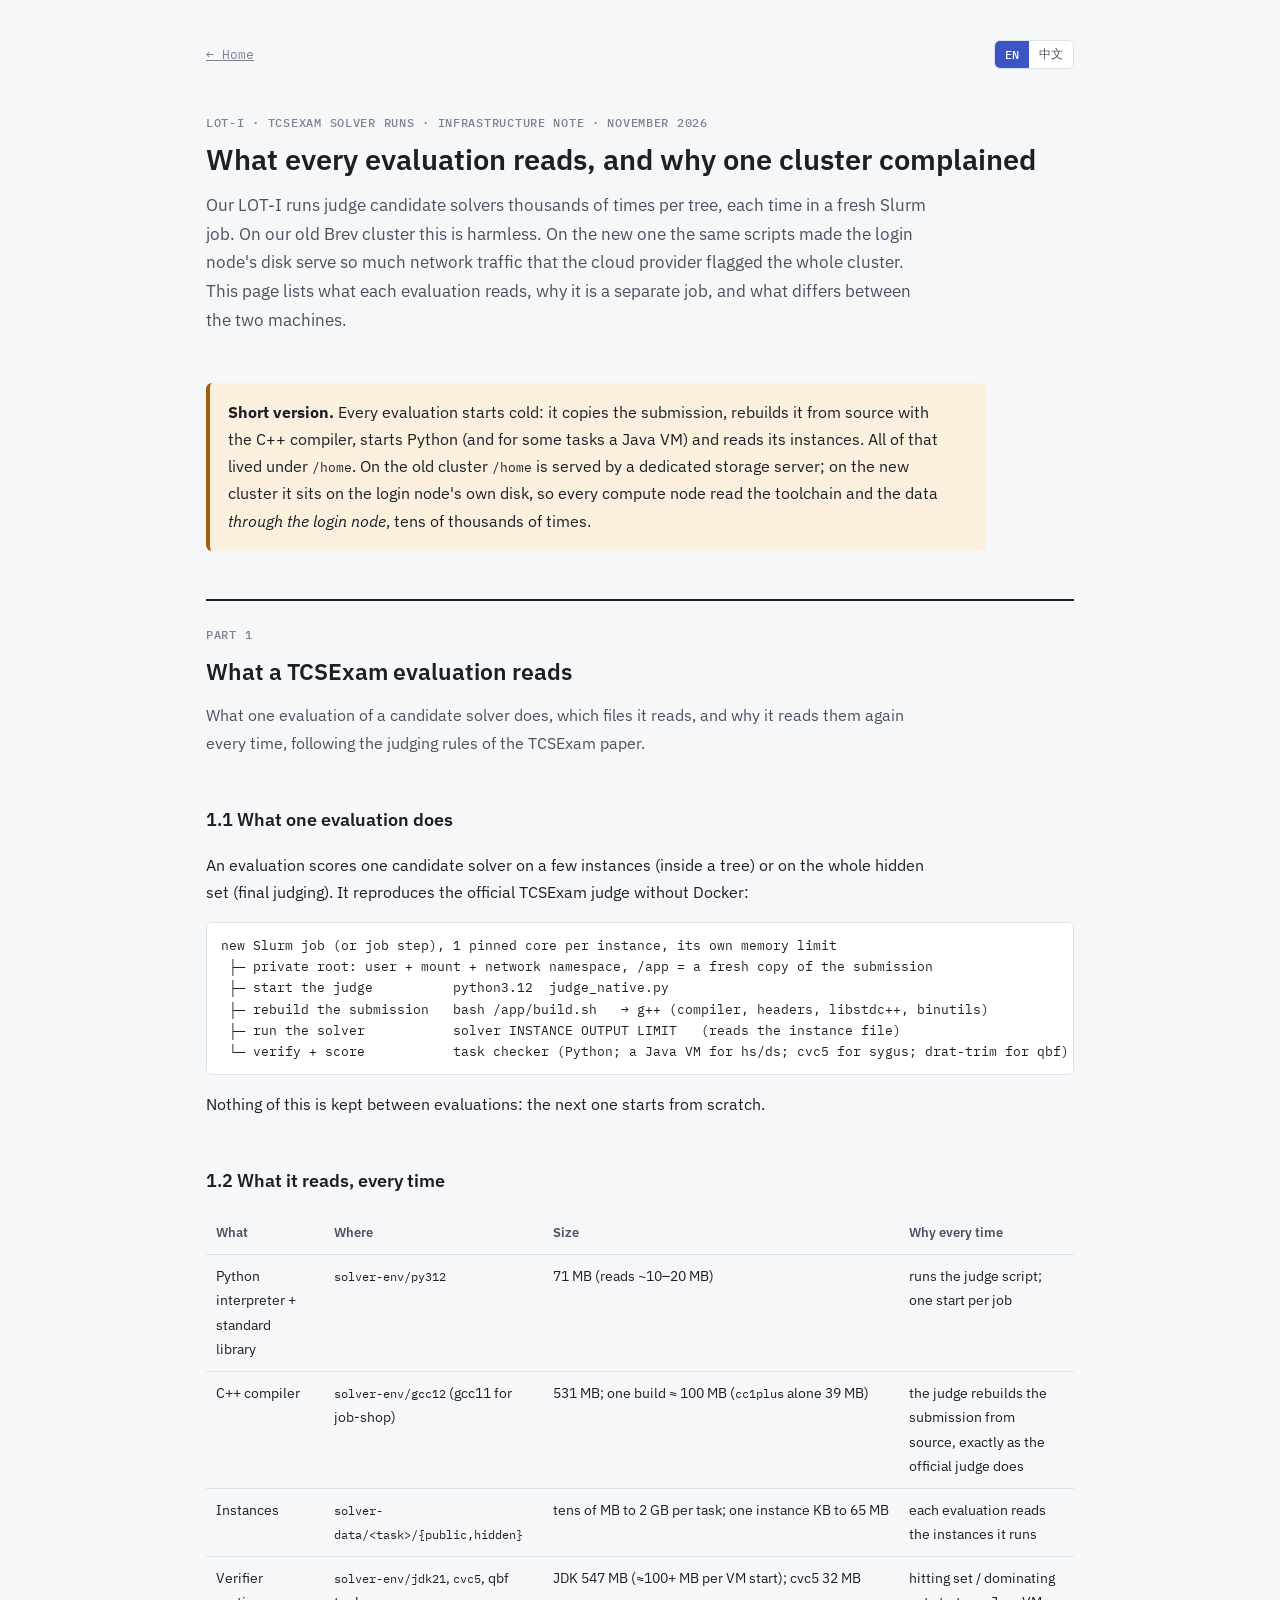
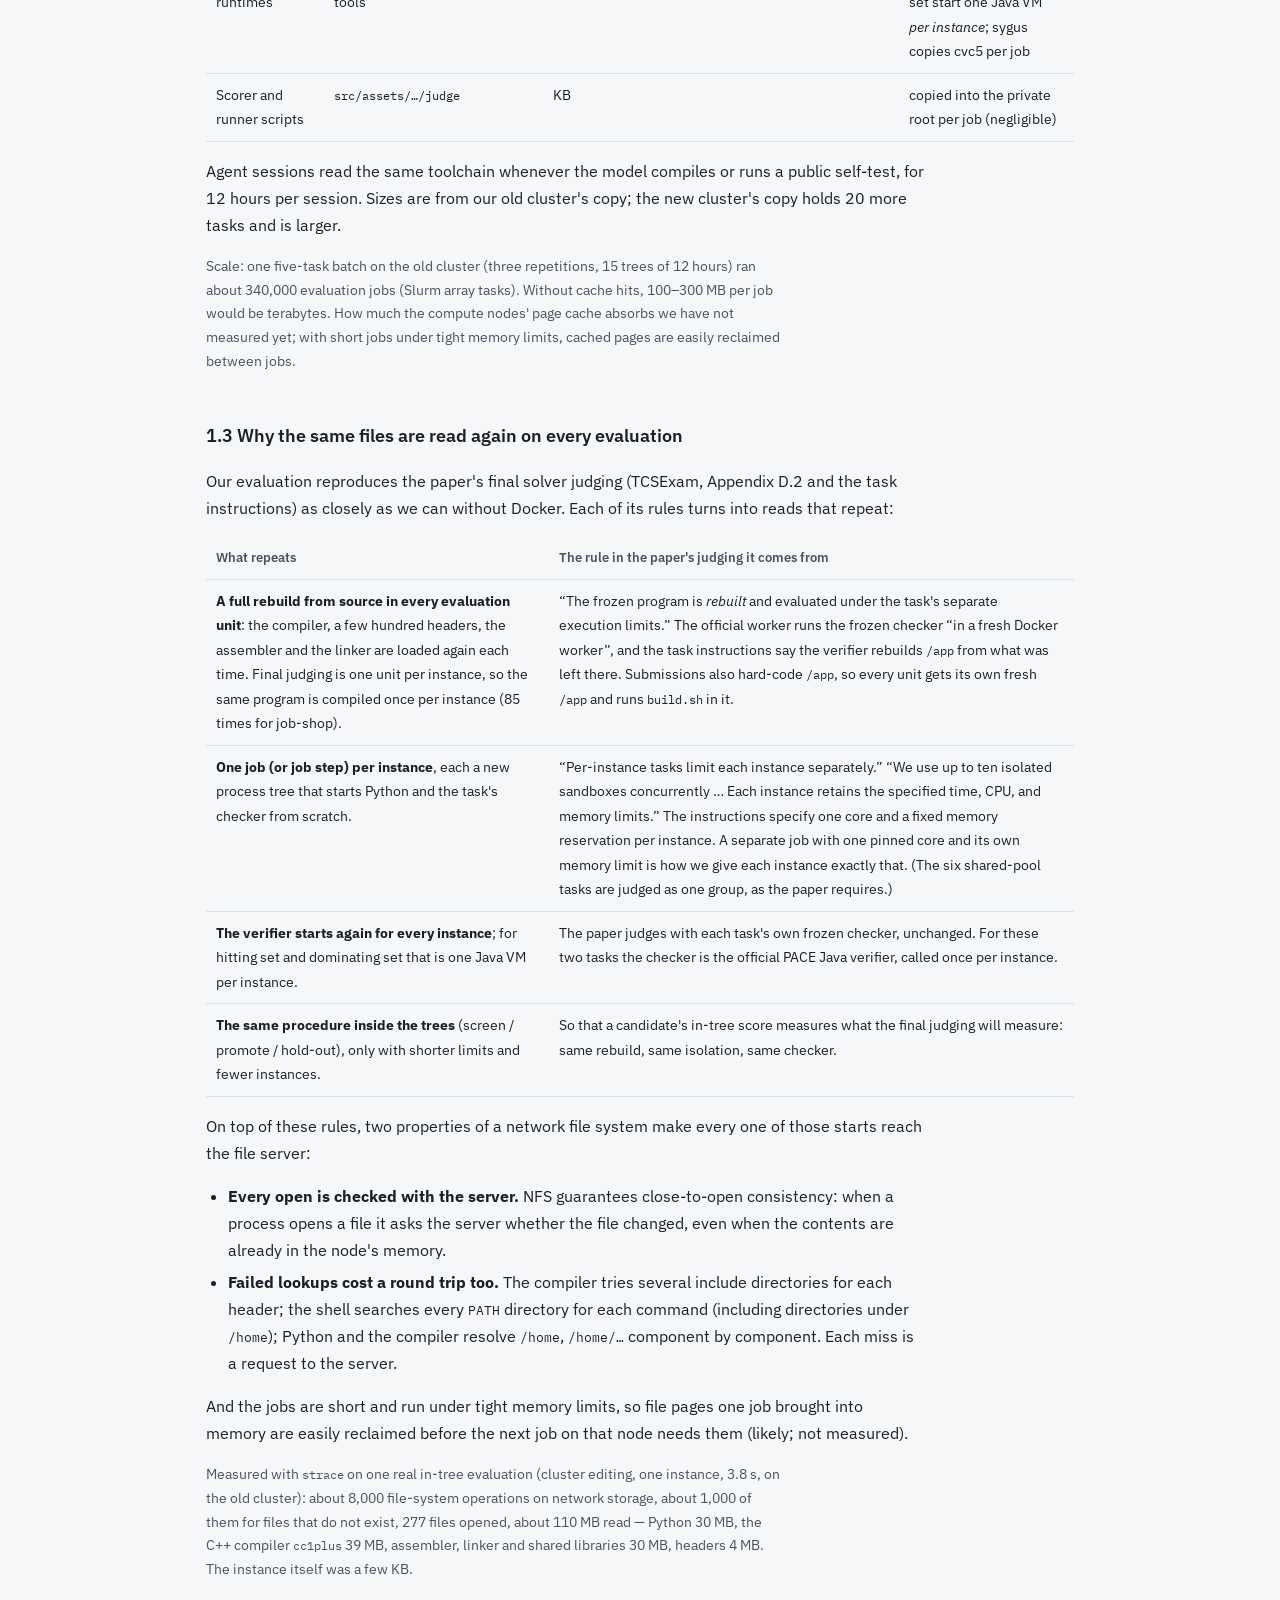
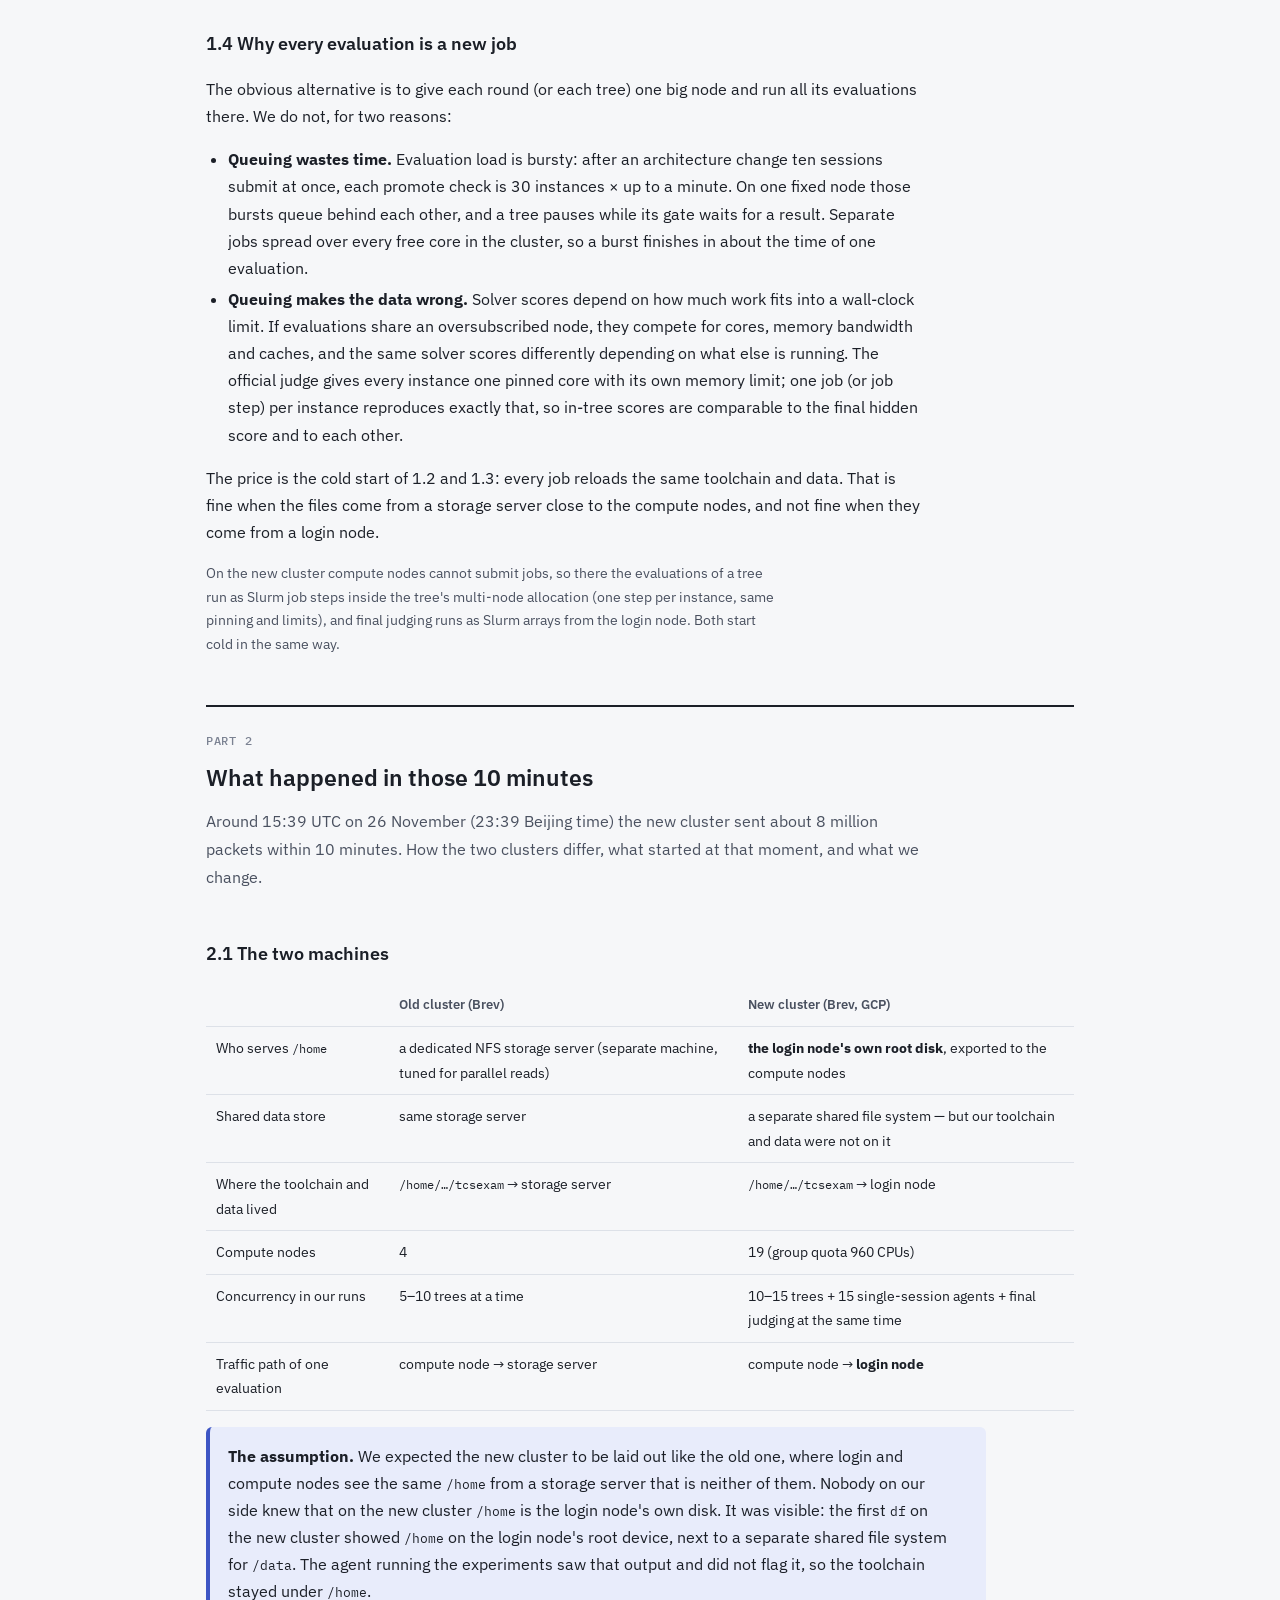
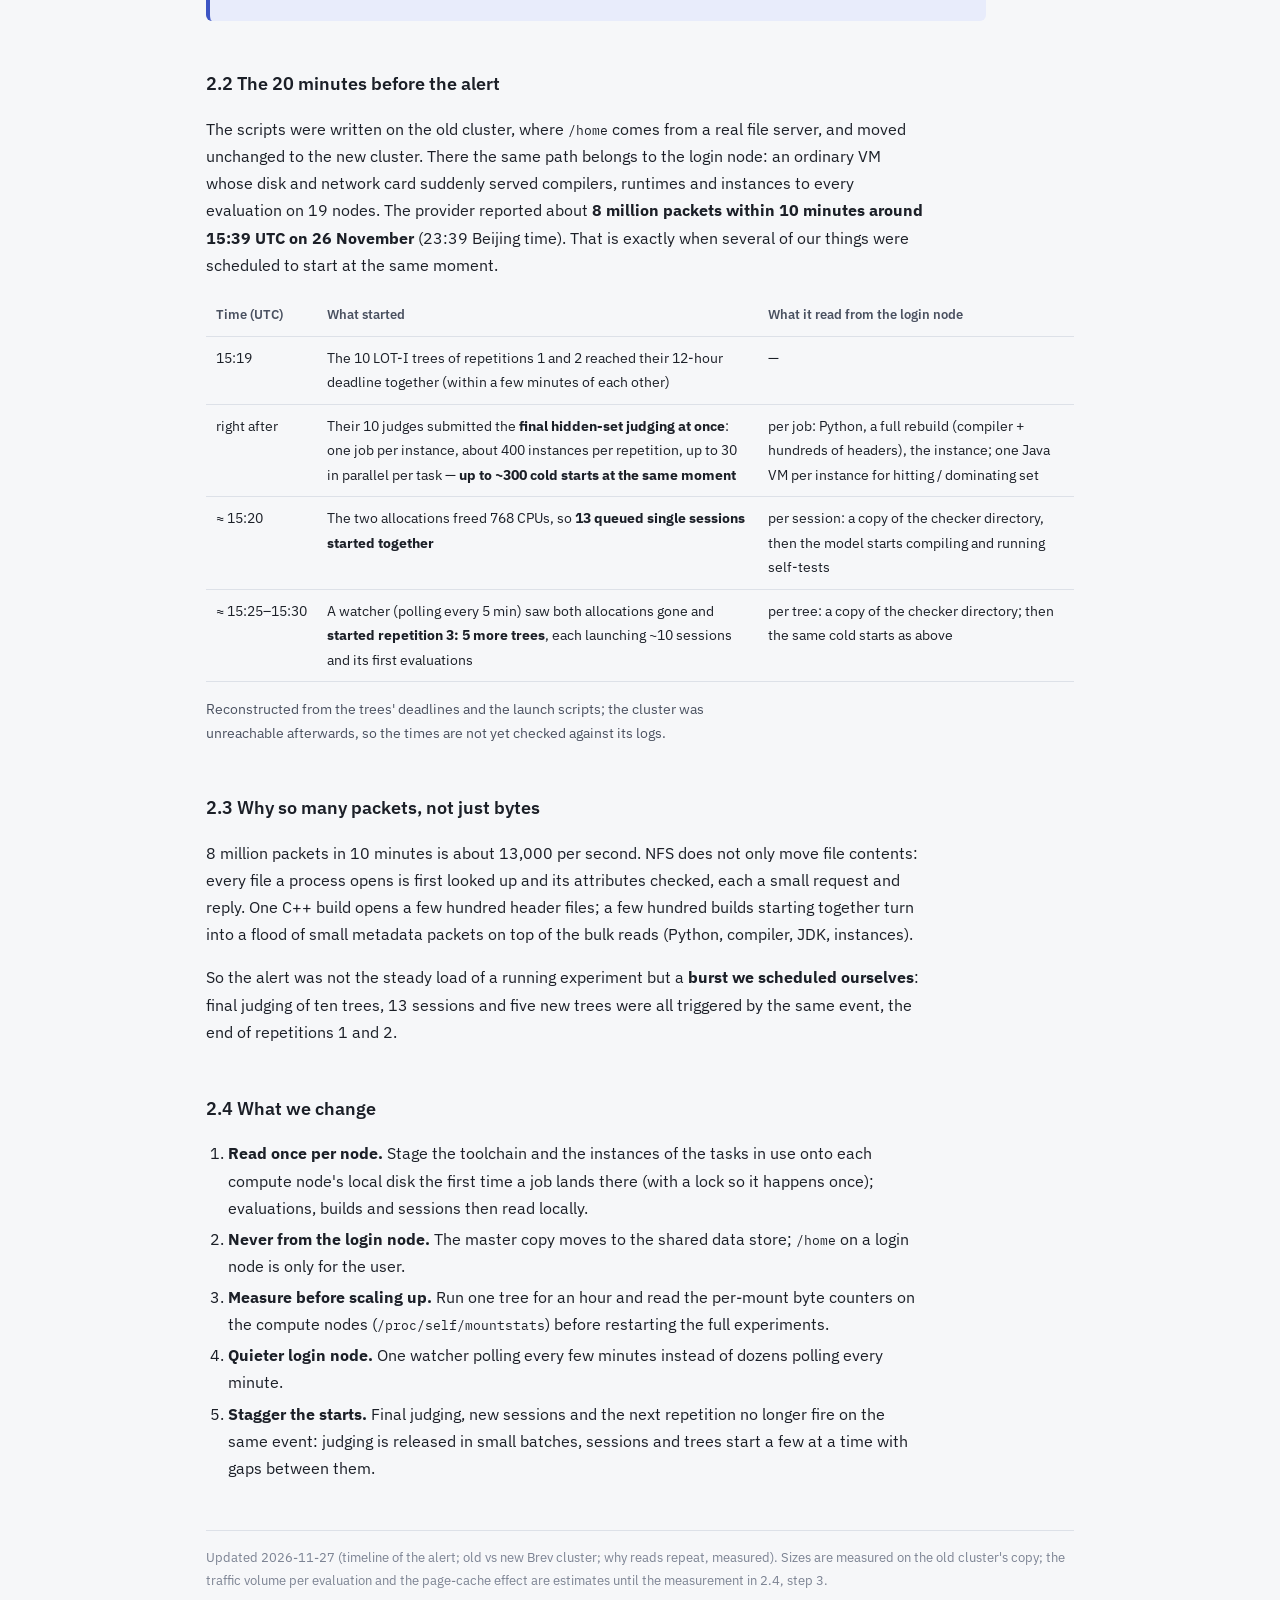
==== commit 80bc7010: "eval-io: two parts — what a TCSExam evaluation reads / what happened in those 10 minutes Co-Authored" ====
--- a/eval-io.html
+++ b/eval-io.html
@@ -56,6 +56,10 @@
 .seg{display:inline-flex;border:1px solid var(--line);border-radius:6px;overflow:hidden}
 .seg button{font:500 12px var(--mono);background:var(--panel);color:var(--ink2);border:0;padding:5px 10px;cursor:pointer}
 .seg button[aria-pressed="true"]{background:var(--acc);color:#fff}
+.part-head{border-top:2px solid var(--ink);padding-top:28px;gap:10px}
+.part-head h2{font-size:23px}
+.part-head .lede{color:var(--ink2);font-size:16px;max-width:72ch}
+section>h3:first-child{font-size:17.5px}
 .two{display:grid;grid-template-columns:1fr 1fr;gap:12px}
 .two .panel{padding:14px 16px;display:flex;flex-direction:column;gap:8px}
 .two .panel h3{font-size:14.5px}
@@ -78,8 +82,14 @@
   <div class="callout warn"><p><b>Short version.</b> Every evaluation starts cold: it copies the submission, rebuilds it from source with the C++ compiler, starts Python (and for some tasks a Java VM) and reads its instances. All of that lived under <code>/home</code>. On the old cluster <code>/home</code> is served by a dedicated storage server; on the new cluster it sits on the login node's own disk, so every compute node read the toolchain and the data <i>through the login node</i>, tens of thousands of times.</p></div>
 </section>
 
-<section>
-  <h2>1. What one evaluation does</h2>
+<section class="part-head">
+  <span class="eyebrow">Part 1</span>
+  <h2>What a TCSExam evaluation reads</h2>
+  <p class="lede">What one evaluation of a candidate solver does, which files it reads, and why it reads them again every time, following the judging rules of the TCSExam paper.</p>
+</section>
+
+<section>
+  <h3>1.1 What one evaluation does</h3>
   <p>An evaluation scores one candidate solver on a few instances (inside a tree) or on the whole hidden set (final judging). It reproduces the official TCSExam judge without Docker:</p>
   <pre class="flow">new Slurm job (or job step), 1 pinned core per instance, its own memory limit
  ├─ private root: user + mount + network namespace, /app = a fresh copy of the submission
@@ -91,7 +101,7 @@
 </section>
 
 <section>
-  <h2>2. What it reads, every time</h2>
+  <h3>1.2 What it reads, every time</h3>
   <div class="tbl"><table>
     <thead><tr><th>What</th><th>Where</th><th>Size</th><th>Why every time</th></tr></thead>
     <tbody>
@@ -107,7 +117,7 @@
 </section>
 
 <section>
-  <h2>3. Why the same files are read again on every evaluation</h2>
+  <h3>1.3 Why the same files are read again on every evaluation</h3>
   <p>Our evaluation reproduces the paper's final solver judging (TCSExam, Appendix D.2 and the task instructions) as closely as we can without Docker. Each of its rules turns into reads that repeat:</p>
   <div class="tbl"><table>
     <thead><tr><th>What repeats</th><th>The rule in the paper's judging it comes from</th></tr></thead>
@@ -128,18 +138,24 @@
 </section>
 
 <section>
-  <h2>4. Why every evaluation is a new job</h2>
+  <h3>1.4 Why every evaluation is a new job</h3>
   <p>The obvious alternative is to give each round (or each tree) one big node and run all its evaluations there. We do not, for two reasons:</p>
   <ul>
     <li><b>Queuing wastes time.</b> Evaluation load is bursty: after an architecture change ten sessions submit at once, each promote check is 30 instances × up to a minute. On one fixed node those bursts queue behind each other, and a tree pauses while its gate waits for a result. Separate jobs spread over every free core in the cluster, so a burst finishes in about the time of one evaluation.</li>
     <li><b>Queuing makes the data wrong.</b> Solver scores depend on how much work fits into a wall-clock limit. If evaluations share an oversubscribed node, they compete for cores, memory bandwidth and caches, and the same solver scores differently depending on what else is running. The official judge gives every instance one pinned core with its own memory limit; one job (or job step) per instance reproduces exactly that, so in-tree scores are comparable to the final hidden score and to each other.</li>
   </ul>
-  <p>The price is the cold start of sections 2 and 3: every job reloads the same toolchain and data. That is fine when the files come from a storage server close to the compute nodes, and not fine when they come from a login node.</p>
+  <p>The price is the cold start of 1.2 and 1.3: every job reloads the same toolchain and data. That is fine when the files come from a storage server close to the compute nodes, and not fine when they come from a login node.</p>
   <p class="small">On the new cluster compute nodes cannot submit jobs, so there the evaluations of a tree run as Slurm job steps inside the tree's multi-node allocation (one step per instance, same pinning and limits), and final judging runs as Slurm arrays from the login node. Both start cold in the same way.</p>
 </section>
 
-<section>
-  <h2>5. The two machines</h2>
+<section class="part-head">
+  <span class="eyebrow">Part 2</span>
+  <h2>What happened in those 10 minutes</h2>
+  <p class="lede">Around 15:39 UTC on 26 November (23:39 Beijing time) the new cluster sent about 8 million packets within 10 minutes. How the two clusters differ, what started at that moment, and what we change.</p>
+</section>
+
+<section>
+  <h3>2.1 The two machines</h3>
   <div class="tbl"><table>
     <thead><tr><th></th><th>Old cluster (Brev)</th><th>New cluster (Brev, GCP)</th></tr></thead>
     <tbody>
@@ -155,9 +171,8 @@
 </section>
 
 <section>
-  <h2>6. Why it happened</h2>
+  <h3>2.2 The 20 minutes before the alert</h3>
   <p>The scripts were written on the old cluster, where <code>/home</code> comes from a real file server, and moved unchanged to the new cluster. There the same path belongs to the login node: an ordinary VM whose disk and network card suddenly served compilers, runtimes and instances to every evaluation on 19 nodes. The provider reported about <b>8 million packets within 10 minutes around 15:39 UTC on 26 November</b> (23:39 Beijing time). That is exactly when several of our things were scheduled to start at the same moment.</p>
-  <h3>The 20 minutes before the alert</h3>
   <div class="tbl"><table>
     <thead><tr><th>Time (UTC)</th><th>What started</th><th>What it read from the login node</th></tr></thead>
     <tbody>
@@ -168,14 +183,16 @@
     </tbody>
   </table></div>
   <p class="small">Reconstructed from the trees' deadlines and the launch scripts; the cluster was unreachable afterwards, so the times are not yet checked against its logs.</p>
-  <h3>Why so many packets, not just bytes</h3>
+</section>
+
+<section>
+  <h3>2.3 Why so many packets, not just bytes</h3>
   <p>8 million packets in 10 minutes is about 13,000 per second. NFS does not only move file contents: every file a process opens is first looked up and its attributes checked, each a small request and reply. One C++ build opens a few hundred header files; a few hundred builds starting together turn into a flood of small metadata packets on top of the bulk reads (Python, compiler, JDK, instances).</p>
   <p>So the alert was not the steady load of a running experiment but a <b>burst we scheduled ourselves</b>: final judging of ten trees, 13 sessions and five new trees were all triggered by the same event, the end of repetitions 1 and 2.</p>
-  <p>Nothing in the evaluations themselves needs that traffic: everything read is identical for the whole experiment.</p>
-</section>
-
-<section>
-  <h2>7. What we change</h2>
+</section>
+
+<section>
+  <h3>2.4 What we change</h3>
   <ol>
     <li><b>Read once per node.</b> Stage the toolchain and the instances of the tasks in use onto each compute node's local disk the first time a job lands there (with a lock so it happens once); evaluations, builds and sessions then read locally.</li>
     <li><b>Never from the login node.</b> The master copy moves to the shared data store; <code>/home</code> on a login node is only for the user.</li>
@@ -185,7 +202,7 @@
   </ol>
 </section>
 
-<footer>Updated 2026-11-27 (timeline of the alert; old vs new Brev cluster; why reads repeat, measured). Sizes are measured on the old cluster's copy; the traffic volume per evaluation and the page-cache effect are estimates until the measurement in section 7, step 3.</footer>
+<footer>Updated 2026-11-27 (timeline of the alert; old vs new Brev cluster; why reads repeat, measured). Sizes are measured on the old cluster's copy; the traffic volume per evaluation and the page-cache effect are estimates until the measurement in 2.4, step 3.</footer>
 </div>
 
 <!-- ============================ 中文 ============================ -->
@@ -200,8 +217,14 @@
   <div class="callout warn"><p><b>简短版。</b>每次测评都是冷启动：复制一份提交的代码，用 C++ 编译器从源码重新编译，启动 Python（有的题还要启动 Java 虚拟机），再读实例。这些东西都放在 <code>/home</code> 下。老集群的 <code>/home</code> 由一台专门的存储服务器提供；新集群的 <code>/home</code> 却在登录节点自己的磁盘上，于是每个计算节点都<i>经由登录节点</i>读编译器和数据，读了几万次。</p></div>
 </section>
 
-<section>
-  <h2>1. 一次测评做了什么</h2>
+<section class="part-head">
+  <span class="eyebrow">第一部分</span>
+  <h2>TCSExam 测评要读什么</h2>
+  <p class="lede">一次候选程序的测评做了什么、读了哪些文件，以及按照 TCSExam 论文的评测规则，为什么每次都要重新读一遍。</p>
+</section>
+
+<section>
+  <h3>1.1 一次测评做了什么</h3>
   <p>一次测评给一个候选程序打分：树内测评跑几个实例，最终评测跑整个隐藏集。它在不用 Docker 的情况下复现 TCSExam 官方评测：</p>
   <pre class="flow">新的 Slurm 作业（或作业步），每个实例独占 1 个绑定的核，有自己的内存上限
  ├─ 私有根目录：user + mount + network 命名空间，/app = 提交代码的一份新拷贝
@@ -213,7 +236,7 @@
 </section>
 
 <section>
-  <h2>2. 每次都要读的东西</h2>
+  <h3>1.2 每次都要读的东西</h3>
   <div class="tbl"><table>
     <thead><tr><th>内容</th><th>位置</th><th>大小</th><th>为什么每次都读</th></tr></thead>
     <tbody>
@@ -229,7 +252,7 @@
 </section>
 
 <section>
-  <h2>3. 为什么每次测评都要把同样的文件再读一遍</h2>
+  <h3>1.3 为什么每次测评都要把同样的文件再读一遍</h3>
   <p>我们的测评在不用 Docker 的前提下，尽量照搬论文的最终评测流程（TCSExam 附录 D.2 和各题的任务说明）。论文评测的每一条规则，落到实现上都会变成重复的读取：</p>
   <div class="tbl"><table>
     <thead><tr><th>重复的事</th><th>来自论文评测的哪条规则</th></tr></thead>
@@ -250,18 +273,24 @@
 </section>
 
 <section>
-  <h2>4. 为什么每次测评都开一个新作业</h2>
+  <h3>1.4 为什么每次测评都开一个新作业</h3>
   <p>一个直接的替代方案是：每一轮（或每棵树）分配一个大节点，所有测评都在上面跑。我们没有这样做，原因有两个：</p>
   <ul>
     <li><b>排队浪费时间。</b>测评的负载是突发的：一次架构变更之后，十个会话会同时提交测评，每次 promote 检查是 30 个实例、每个最多一分钟。固定在一个节点上，这些突发的测评就会互相排队，而树在等测评结果的时候是暂停的。分成单独的作业，就能分散到整个集群所有空闲的核上，一波突发测评大约只要一次测评的时间就跑完。</li>
     <li><b>排队让数据不准。</b>求解程序的分数取决于在限定时间内能做多少计算。如果测评挤在一个超额分配的节点上，就会抢核、抢内存带宽、抢缓存，同一个程序的分数会随着旁边跑着什么而变化。官方评测给每个实例一个绑定的核和独立的内存上限；每个实例一个作业（或作业步）正好复现这一点，树内的分数才能和最终隐藏集分数、以及彼此之间相互比较。</li>
   </ul>
-  <p>代价就是第 2、3 节说的冷启动：每个作业都要重新加载同一套工具链和数据。文件来自离计算节点很近的存储服务器时，这没有问题；来自登录节点时，就出问题了。</p>
+  <p>代价就是 1.2、1.3 节说的冷启动：每个作业都要重新加载同一套工具链和数据。文件来自离计算节点很近的存储服务器时，这没有问题；来自登录节点时，就出问题了。</p>
   <p class="small">新集群的计算节点不能提交作业，所以在那里，一棵树的测评是在这棵树的多节点分配里用 Slurm 作业步来跑的（每个实例一个作业步，绑核和限制都一样），最终评测则从登录节点以 Slurm 数组提交。两种方式都同样是冷启动。</p>
 </section>
 
-<section>
-  <h2>5. 两台机器的区别</h2>
+<section class="part-head">
+  <span class="eyebrow">第二部分</span>
+  <h2>那 10 分钟发生了什么</h2>
+  <p class="lede">11 月 26 日 15:39 UTC（北京时间 23:39）前后，新集群在 10 分钟内发出了约 800 万个数据包。两个集群有什么不同、那一刻启动了什么、我们怎么改。</p>
+</section>
+
+<section>
+  <h3>2.1 两台机器的区别</h3>
   <div class="tbl"><table>
     <thead><tr><th></th><th>老集群</th><th>新集群（Brev，GCP）</th></tr></thead>
     <tbody>
@@ -277,9 +306,8 @@
 </section>
 
 <section>
-  <h2>6. 为什么会出这个问题</h2>
+  <h3>2.2 告警前的 20 分钟</h3>
   <p>这套脚本是在老集群上写的，那里的 <code>/home</code> 是真正的文件服务器；搬到新集群时没有改动。可在新集群上，同一个路径属于登录节点，那只是一台普通的虚拟机，它的磁盘和网卡突然要给 19 个节点上的每一次测评供应编译器、运行时和实例。云服务商报告：<b>11 月 26 日 15:39 UTC（北京时间 23:39）前后，10 分钟内发出了约 800 万个数据包</b>。这正是我们好几件事被安排在同一时刻启动的时候。</p>
-  <h3>告警前的 20 分钟</h3>
   <div class="tbl"><table>
     <thead><tr><th>时间（UTC）</th><th>启动了什么</th><th>从登录节点读了什么</th></tr></thead>
     <tbody>
@@ -290,14 +318,16 @@
     </tbody>
   </table></div>
   <p class="small">这个时间线是根据树的截止时间和启动脚本推出来的；之后集群就连不上了，所以还没有用集群日志逐条核对。</p>
-  <h3>为什么是包多，而不只是字节多</h3>
+</section>
+
+<section>
+  <h3>2.3 为什么是包多，而不只是字节多</h3>
   <p>10 分钟 800 万个包，大约每秒 1.3 万个。NFS 不只是传文件内容：进程每打开一个文件，都要先查路径、查属性，每次都是一来一回的小包。一次 C++ 编译要打开几百个头文件；几百个编译同时开始，就在大块读取（Python、编译器、JDK、实例）之外，又叠加了海量的小元数据包。</p>
   <p>所以告警的不是实验平稳运行时的负载，而是<b>我们自己安排出来的一次突发</b>：十棵树的最终评测、13 个会话、5 棵新树，都被同一个事件——第 1、2 次运行结束——同时触发了。</p>
-  <p>测评本身并不需要这些流量：被读的东西在整个实验期间一个字节都不会变。</p>
-</section>
-
-<section>
-  <h2>7. 我们怎么改</h2>
+</section>
+
+<section>
+  <h3>2.4 我们怎么改</h3>
   <ol>
     <li><b>每个节点只读一次。</b>作业第一次落到某个计算节点时，把工具链和本次实验用到的题目实例复制到该节点的本地盘（加锁，只复制一次）；之后的测评、编译和会话都读本地。</li>
     <li><b>不再从登录节点读。</b>主副本搬到共享数据存储；登录节点上的 <code>/home</code> 只留给人用。</li>
@@ -307,7 +337,7 @@
   </ol>
 </section>
 
-<footer>本页更新于 2026-11-27（补充了告警时间线；老/新 Brev 集群；为什么重复读取及实测）。文件大小是在老集群上的副本上实测的；每次测评的流量和页缓存的效果在第 7 节第 3 步实测之前都是估计值。</footer>
+<footer>本页更新于 2026-11-27（补充了告警时间线；老/新 Brev 集群；为什么重复读取及实测）。文件大小是在老集群上的副本上实测的；每次测评的流量和页缓存的效果在 2.4 节第 3 步实测之前都是估计值。</footer>
 </div>
 </main>
 <script>
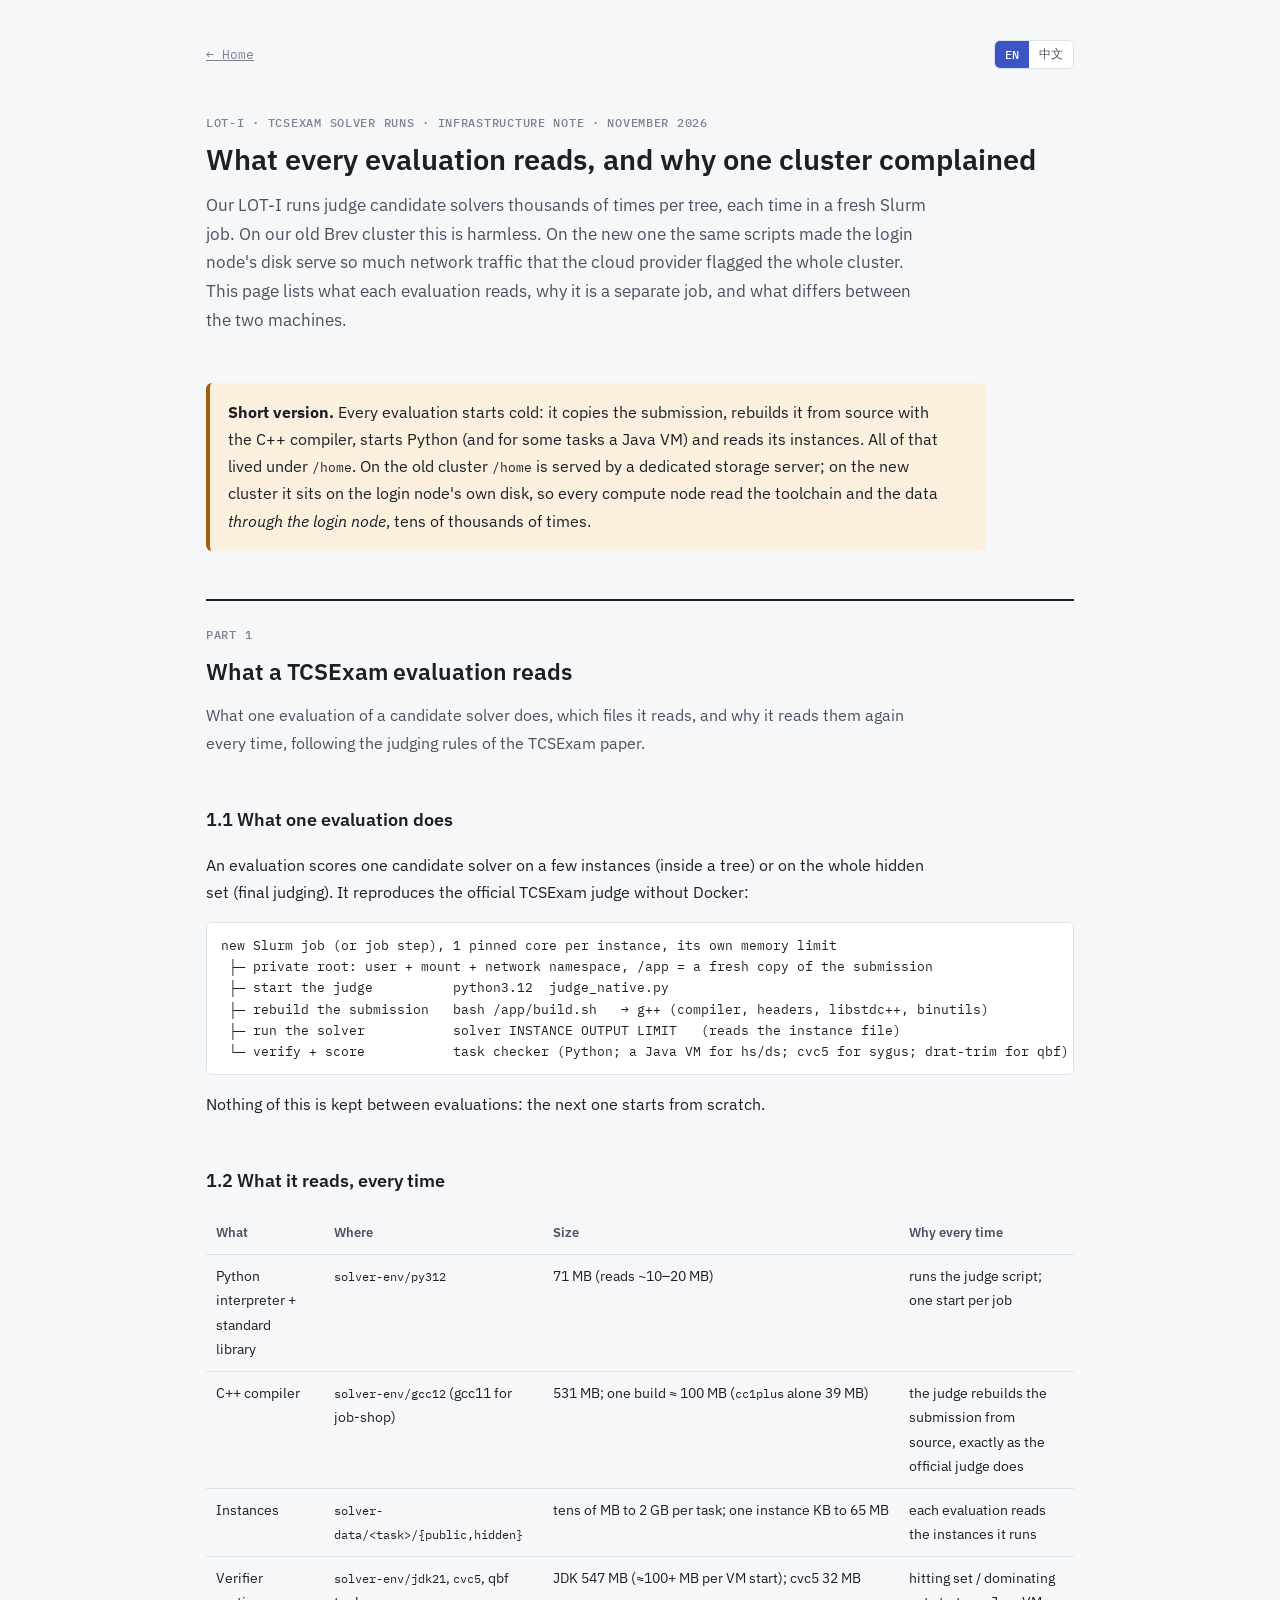
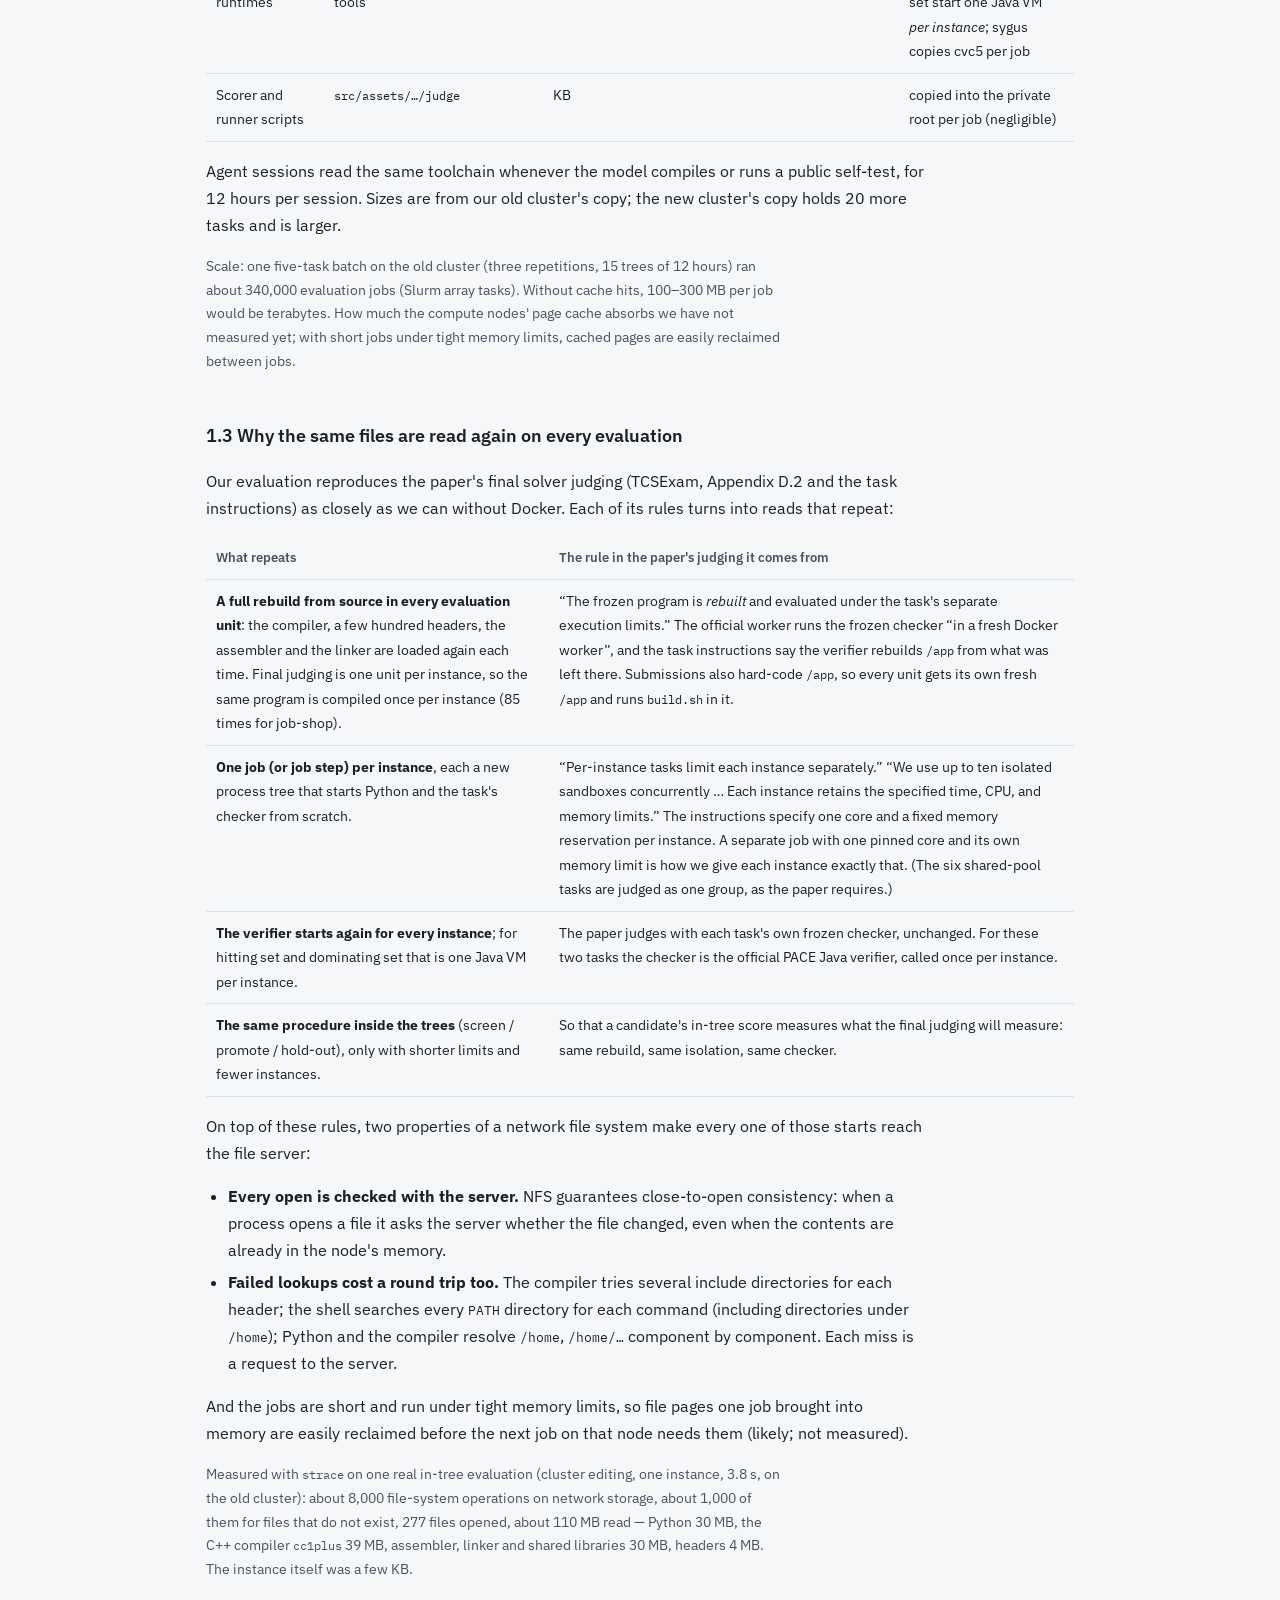
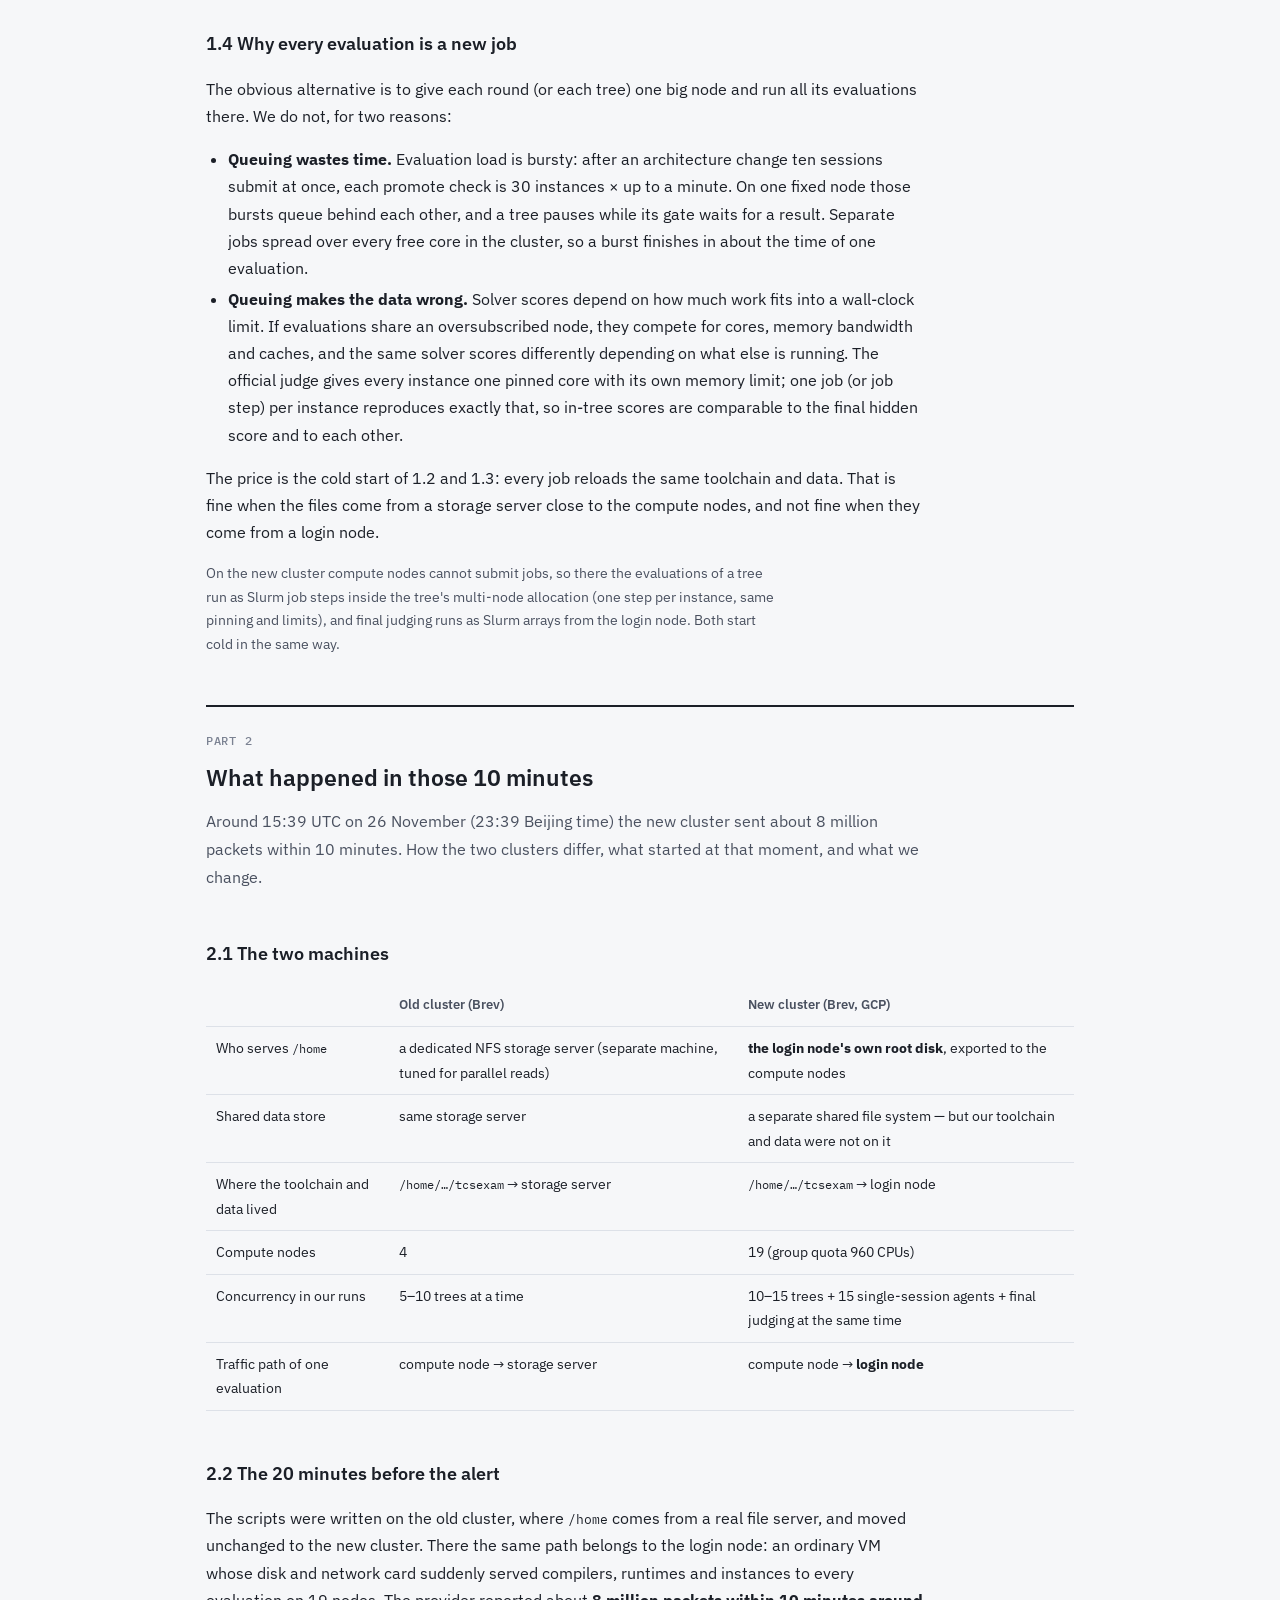
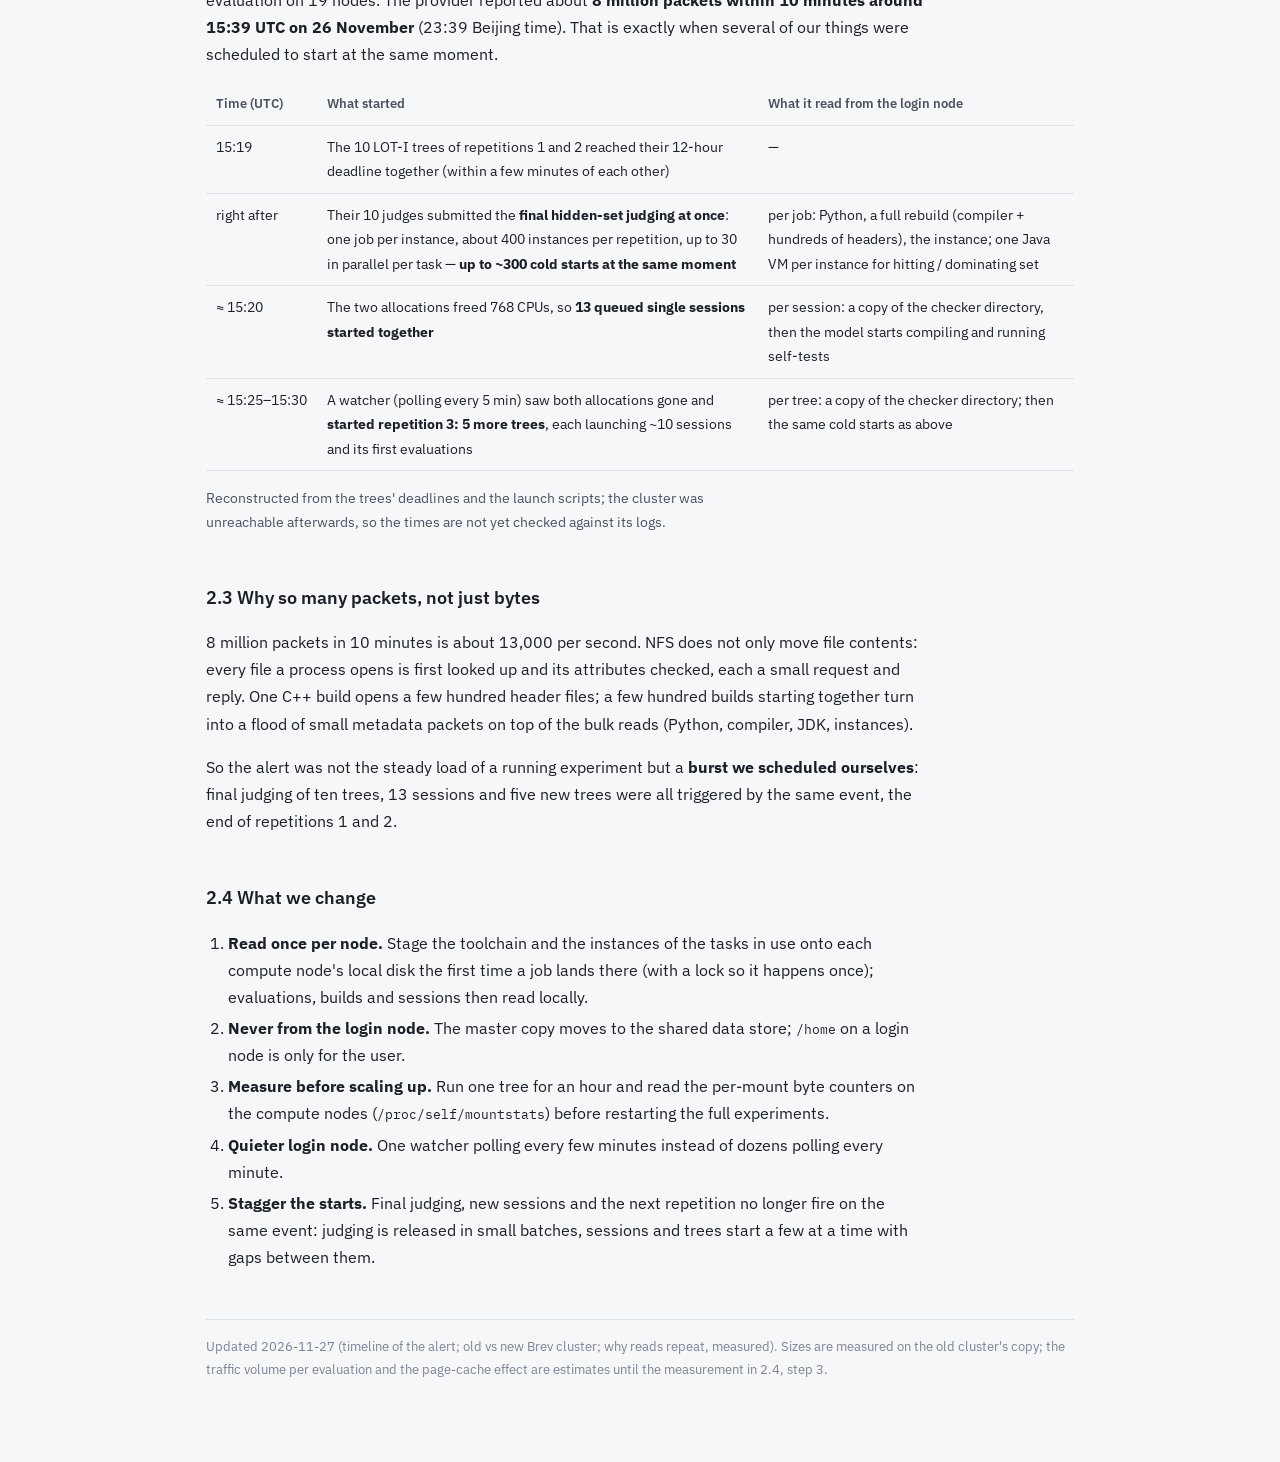
==== commit a0437f8a: "eval-io: remove the assumption note Co-Authored-By: Claude Opus 5.5 <noreply@anthropic.com>" ====
--- a/eval-io.html
+++ b/eval-io.html
@@ -167,7 +167,6 @@
       <tr><td>Traffic path of one evaluation</td><td>compute node → storage server</td><td>compute node → <b>login node</b></td></tr>
     </tbody>
   </table></div>
-  <div class="callout"><p><b>The assumption.</b> We expected the new cluster to be laid out like the old one, where login and compute nodes see the same <code>/home</code> from a storage server that is neither of them. Nobody on our side knew that on the new cluster <code>/home</code> is the login node's own disk. It was visible: the first <code>df</code> on the new cluster showed <code>/home</code> on the login node's root device, next to a separate shared file system for <code>/data</code>. The agent running the experiments saw that output and did not flag it, so the toolchain stayed under <code>/home</code>.</p></div>
 </section>
 
 <section>
@@ -302,7 +301,6 @@
       <tr><td>一次测评的流量路径</td><td>计算节点 → 存储服务器</td><td>计算节点 → <b>登录节点</b></td></tr>
     </tbody>
   </table></div>
-  <div class="callout"><p><b>当时的假设。</b>我们以为新集群的布局和老集群一样：登录节点和计算节点看到的是同一个 <code>/home</code>，由第三台存储服务器提供。我们这边没有人知道，新集群的 <code>/home</code> 是登录节点自己的盘。其实这一点是能看出来的：第一次在新集群上运行 <code>df</code>，就显示 <code>/home</code> 在登录节点的系统盘上，而 <code>/data</code> 是另一套共享文件系统。负责跑实验的智能体看到了这个输出，但没有指出来，于是工具链一直留在 <code>/home</code> 下。</p></div>
 </section>
 
 <section>
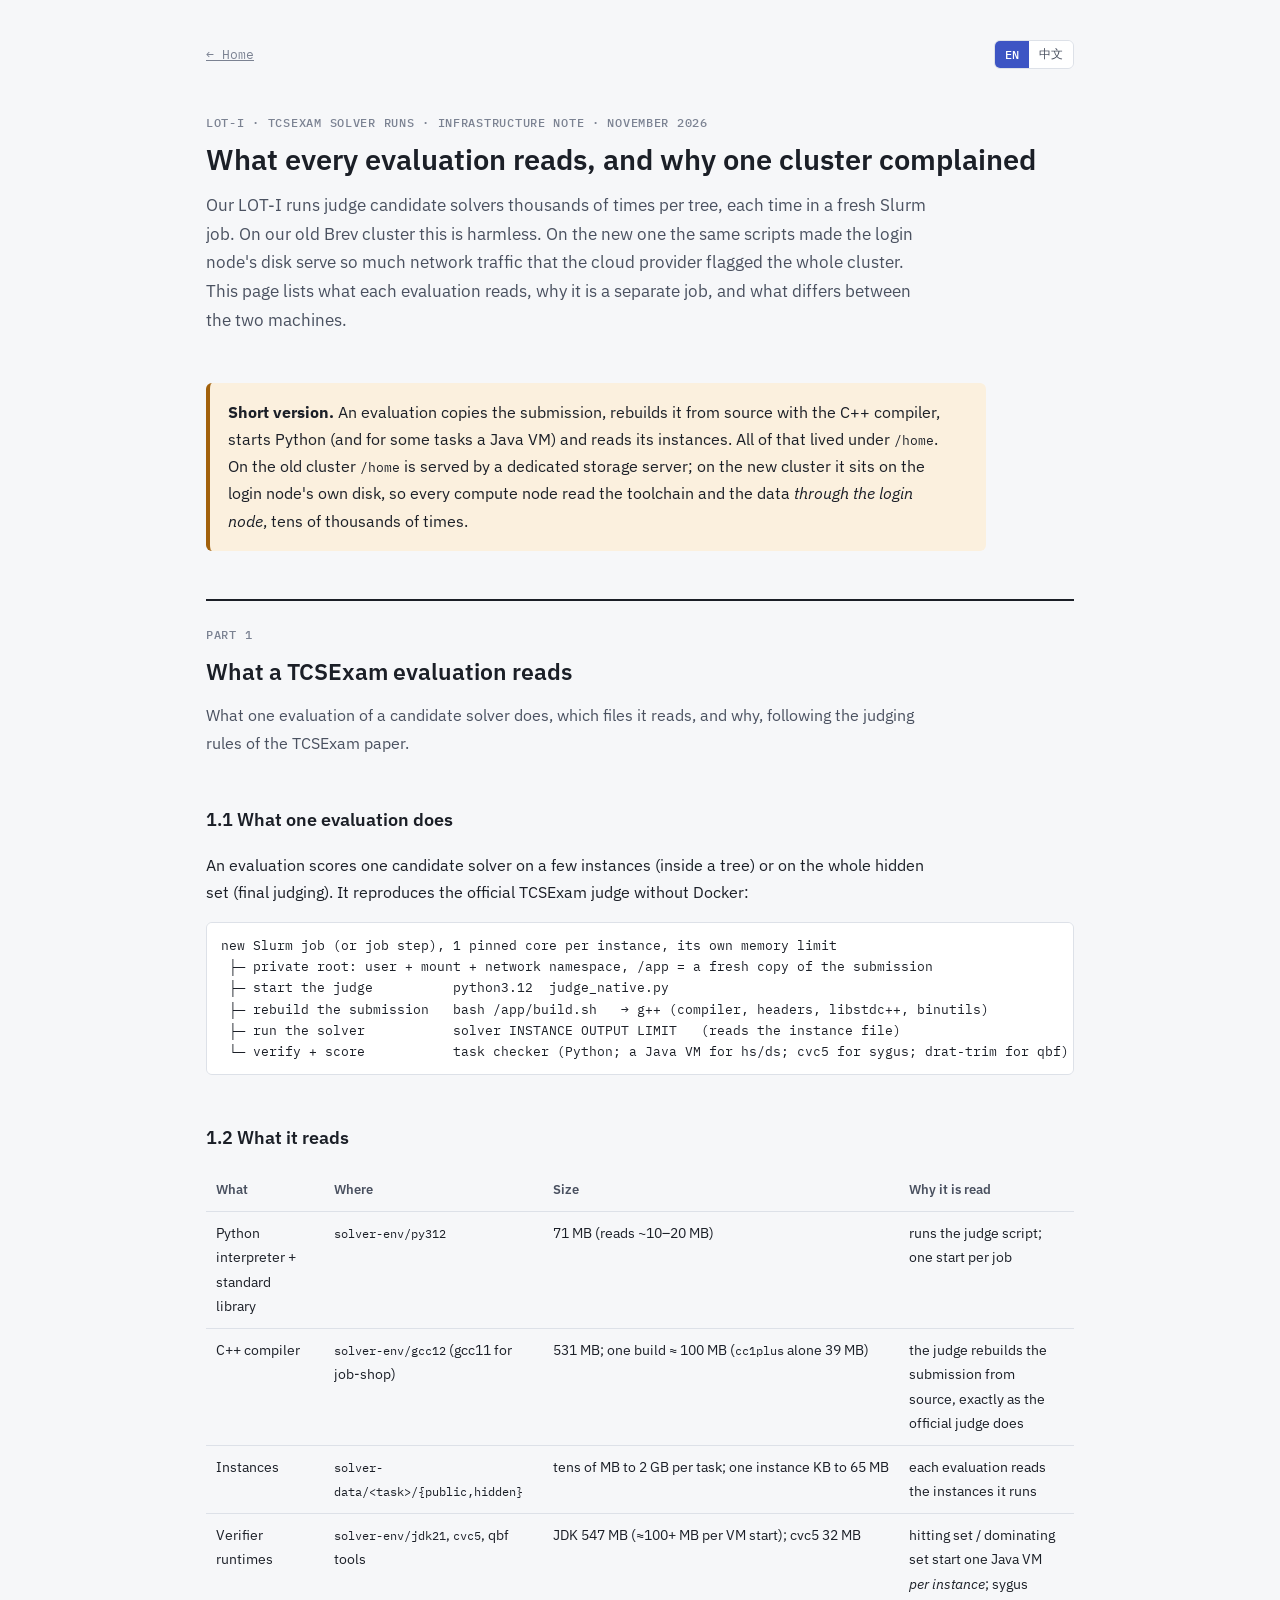
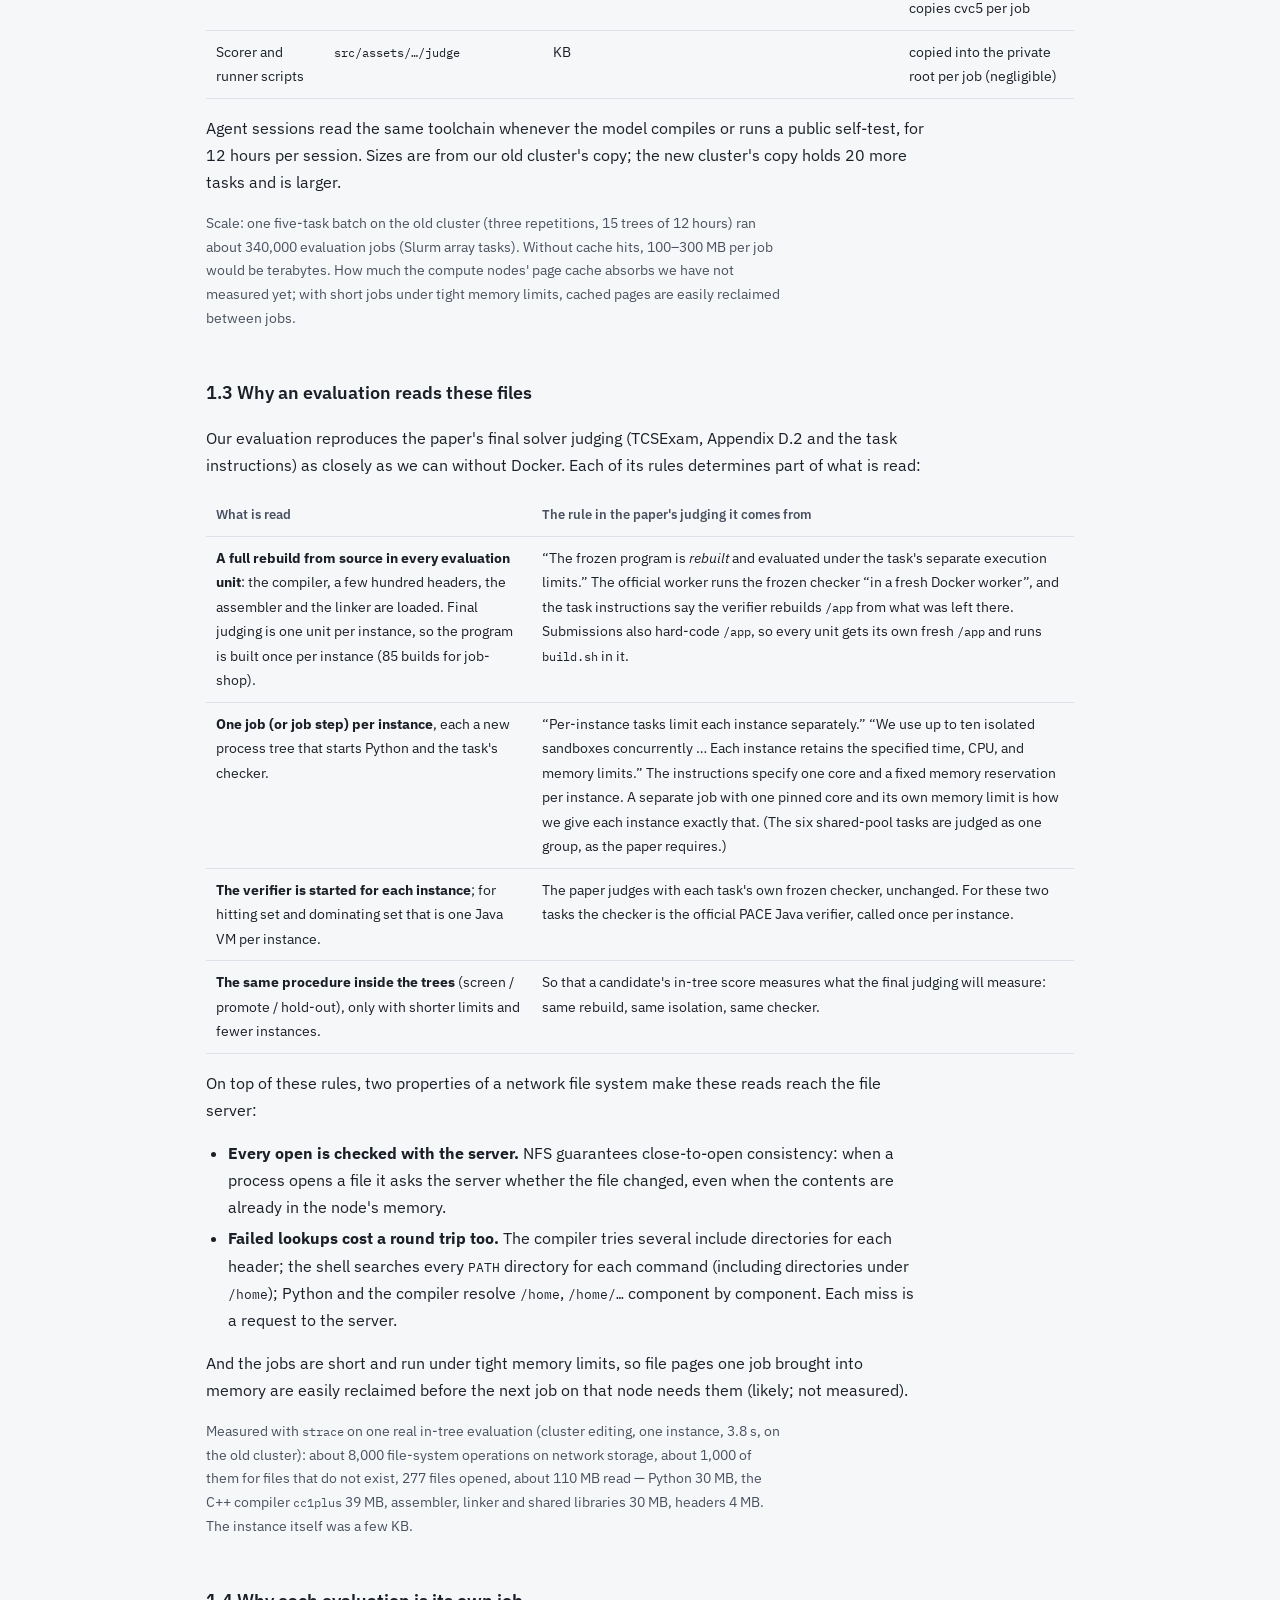
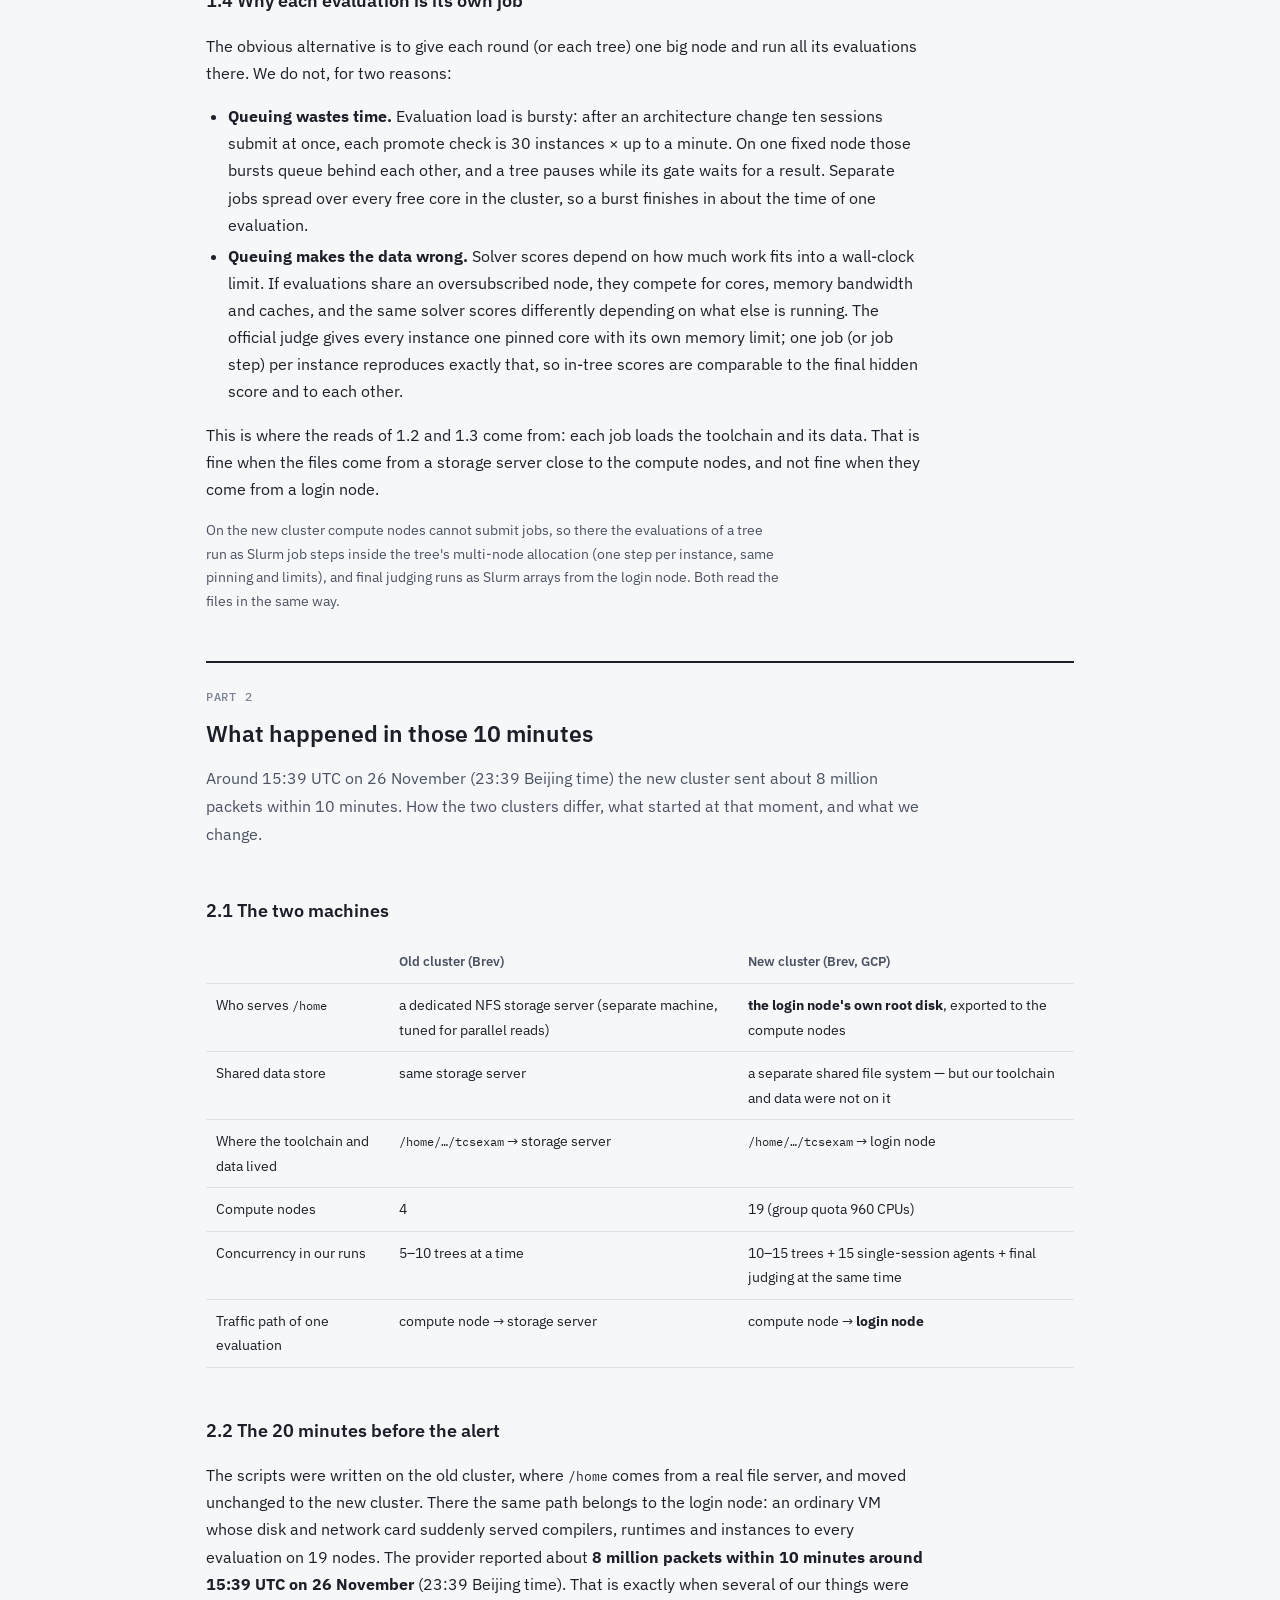
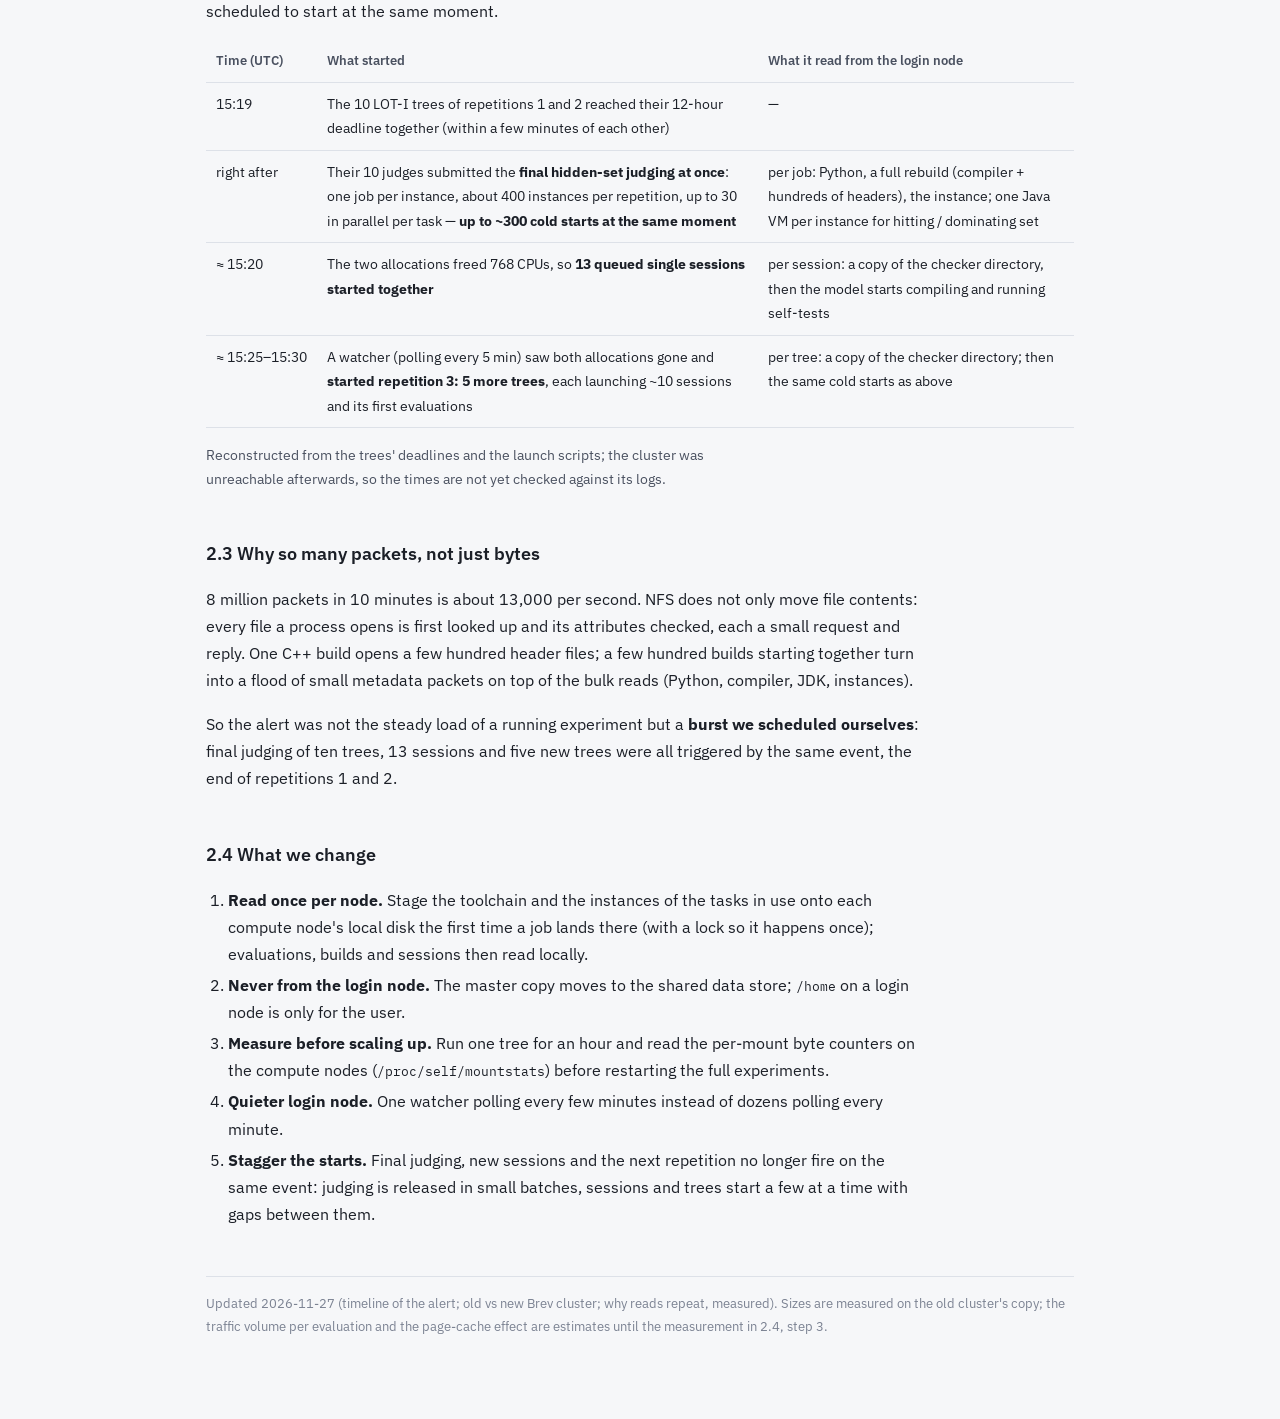
==== commit 76f9b5ee: "eval-io: part 1 wording without 'every time' / 'same files' Co-Authored-By: Claude Opus 5.5 <noreply" ====
--- a/eval-io.html
+++ b/eval-io.html
@@ -79,13 +79,13 @@
 </header>
 
 <section>
-  <div class="callout warn"><p><b>Short version.</b> Every evaluation starts cold: it copies the submission, rebuilds it from source with the C++ compiler, starts Python (and for some tasks a Java VM) and reads its instances. All of that lived under <code>/home</code>. On the old cluster <code>/home</code> is served by a dedicated storage server; on the new cluster it sits on the login node's own disk, so every compute node read the toolchain and the data <i>through the login node</i>, tens of thousands of times.</p></div>
+  <div class="callout warn"><p><b>Short version.</b> An evaluation copies the submission, rebuilds it from source with the C++ compiler, starts Python (and for some tasks a Java VM) and reads its instances. All of that lived under <code>/home</code>. On the old cluster <code>/home</code> is served by a dedicated storage server; on the new cluster it sits on the login node's own disk, so every compute node read the toolchain and the data <i>through the login node</i>, tens of thousands of times.</p></div>
 </section>
 
 <section class="part-head">
   <span class="eyebrow">Part 1</span>
   <h2>What a TCSExam evaluation reads</h2>
-  <p class="lede">What one evaluation of a candidate solver does, which files it reads, and why it reads them again every time, following the judging rules of the TCSExam paper.</p>
+  <p class="lede">What one evaluation of a candidate solver does, which files it reads, and why, following the judging rules of the TCSExam paper.</p>
 </section>
 
 <section>
@@ -97,13 +97,12 @@
  ├─ rebuild the submission   bash /app/build.sh   → g++ (compiler, headers, libstdc++, binutils)
  ├─ run the solver           solver INSTANCE OUTPUT LIMIT   (reads the instance file)
  └─ verify + score           task checker (Python; a Java VM for hs/ds; cvc5 for sygus; drat-trim for qbf)</pre>
-  <p>Nothing of this is kept between evaluations: the next one starts from scratch.</p>
-</section>
-
-<section>
-  <h3>1.2 What it reads, every time</h3>
-  <div class="tbl"><table>
-    <thead><tr><th>What</th><th>Where</th><th>Size</th><th>Why every time</th></tr></thead>
+</section>
+
+<section>
+  <h3>1.2 What it reads</h3>
+  <div class="tbl"><table>
+    <thead><tr><th>What</th><th>Where</th><th>Size</th><th>Why it is read</th></tr></thead>
     <tbody>
       <tr><td>Python interpreter + standard library</td><td><code>solver-env/py312</code></td><td class="num">71 MB (reads ~10–20 MB)</td><td>runs the judge script; one start per job</td></tr>
       <tr><td>C++ compiler</td><td><code>solver-env/gcc12</code> (gcc11 for job-shop)</td><td class="num">531 MB; one build ≈ 100 MB (<code>cc1plus</code> alone 39 MB)</td><td>the judge rebuilds the submission from source, exactly as the official judge does</td></tr>
@@ -117,18 +116,18 @@
 </section>
 
 <section>
-  <h3>1.3 Why the same files are read again on every evaluation</h3>
-  <p>Our evaluation reproduces the paper's final solver judging (TCSExam, Appendix D.2 and the task instructions) as closely as we can without Docker. Each of its rules turns into reads that repeat:</p>
-  <div class="tbl"><table>
-    <thead><tr><th>What repeats</th><th>The rule in the paper's judging it comes from</th></tr></thead>
-    <tbody>
-      <tr><td><b>A full rebuild from source in every evaluation unit</b>: the compiler, a few hundred headers, the assembler and the linker are loaded again each time. Final judging is one unit per instance, so the same program is compiled once per instance (85 times for job-shop).</td><td>“The frozen program is <i>rebuilt</i> and evaluated under the task's separate execution limits.” The official worker runs the frozen checker “in a fresh Docker worker”, and the task instructions say the verifier rebuilds <code>/app</code> from what was left there. Submissions also hard-code <code>/app</code>, so every unit gets its own fresh <code>/app</code> and runs <code>build.sh</code> in it.</td></tr>
-      <tr><td><b>One job (or job step) per instance</b>, each a new process tree that starts Python and the task's checker from scratch.</td><td>“Per-instance tasks limit each instance separately.” “We use up to ten isolated sandboxes concurrently … Each instance retains the specified time, CPU, and memory limits.” The instructions specify one core and a fixed memory reservation per instance. A separate job with one pinned core and its own memory limit is how we give each instance exactly that. (The six shared-pool tasks are judged as one group, as the paper requires.)</td></tr>
-      <tr><td><b>The verifier starts again for every instance</b>; for hitting set and dominating set that is one Java VM per instance.</td><td>The paper judges with each task's own frozen checker, unchanged. For these two tasks the checker is the official PACE Java verifier, called once per instance.</td></tr>
+  <h3>1.3 Why an evaluation reads these files</h3>
+  <p>Our evaluation reproduces the paper's final solver judging (TCSExam, Appendix D.2 and the task instructions) as closely as we can without Docker. Each of its rules determines part of what is read:</p>
+  <div class="tbl"><table>
+    <thead><tr><th>What is read</th><th>The rule in the paper's judging it comes from</th></tr></thead>
+    <tbody>
+      <tr><td><b>A full rebuild from source in every evaluation unit</b>: the compiler, a few hundred headers, the assembler and the linker are loaded. Final judging is one unit per instance, so the program is built once per instance (85 builds for job-shop).</td><td>“The frozen program is <i>rebuilt</i> and evaluated under the task's separate execution limits.” The official worker runs the frozen checker “in a fresh Docker worker”, and the task instructions say the verifier rebuilds <code>/app</code> from what was left there. Submissions also hard-code <code>/app</code>, so every unit gets its own fresh <code>/app</code> and runs <code>build.sh</code> in it.</td></tr>
+      <tr><td><b>One job (or job step) per instance</b>, each a new process tree that starts Python and the task's checker.</td><td>“Per-instance tasks limit each instance separately.” “We use up to ten isolated sandboxes concurrently … Each instance retains the specified time, CPU, and memory limits.” The instructions specify one core and a fixed memory reservation per instance. A separate job with one pinned core and its own memory limit is how we give each instance exactly that. (The six shared-pool tasks are judged as one group, as the paper requires.)</td></tr>
+      <tr><td><b>The verifier is started for each instance</b>; for hitting set and dominating set that is one Java VM per instance.</td><td>The paper judges with each task's own frozen checker, unchanged. For these two tasks the checker is the official PACE Java verifier, called once per instance.</td></tr>
       <tr><td><b>The same procedure inside the trees</b> (screen / promote / hold-out), only with shorter limits and fewer instances.</td><td>So that a candidate's in-tree score measures what the final judging will measure: same rebuild, same isolation, same checker.</td></tr>
     </tbody>
   </table></div>
-  <p>On top of these rules, two properties of a network file system make every one of those starts reach the file server:</p>
+  <p>On top of these rules, two properties of a network file system make these reads reach the file server:</p>
   <ul>
     <li><b>Every open is checked with the server.</b> NFS guarantees close-to-open consistency: when a process opens a file it asks the server whether the file changed, even when the contents are already in the node's memory.</li>
     <li><b>Failed lookups cost a round trip too.</b> The compiler tries several include directories for each header; the shell searches every <code>PATH</code> directory for each command (including directories under <code>/home</code>); Python and the compiler resolve <code>/home</code>, <code>/home/…</code> component by component. Each miss is a request to the server.</li>
@@ -138,14 +137,14 @@
 </section>
 
 <section>
-  <h3>1.4 Why every evaluation is a new job</h3>
+  <h3>1.4 Why each evaluation is its own job</h3>
   <p>The obvious alternative is to give each round (or each tree) one big node and run all its evaluations there. We do not, for two reasons:</p>
   <ul>
     <li><b>Queuing wastes time.</b> Evaluation load is bursty: after an architecture change ten sessions submit at once, each promote check is 30 instances × up to a minute. On one fixed node those bursts queue behind each other, and a tree pauses while its gate waits for a result. Separate jobs spread over every free core in the cluster, so a burst finishes in about the time of one evaluation.</li>
     <li><b>Queuing makes the data wrong.</b> Solver scores depend on how much work fits into a wall-clock limit. If evaluations share an oversubscribed node, they compete for cores, memory bandwidth and caches, and the same solver scores differently depending on what else is running. The official judge gives every instance one pinned core with its own memory limit; one job (or job step) per instance reproduces exactly that, so in-tree scores are comparable to the final hidden score and to each other.</li>
   </ul>
-  <p>The price is the cold start of 1.2 and 1.3: every job reloads the same toolchain and data. That is fine when the files come from a storage server close to the compute nodes, and not fine when they come from a login node.</p>
-  <p class="small">On the new cluster compute nodes cannot submit jobs, so there the evaluations of a tree run as Slurm job steps inside the tree's multi-node allocation (one step per instance, same pinning and limits), and final judging runs as Slurm arrays from the login node. Both start cold in the same way.</p>
+  <p>This is where the reads of 1.2 and 1.3 come from: each job loads the toolchain and its data. That is fine when the files come from a storage server close to the compute nodes, and not fine when they come from a login node.</p>
+  <p class="small">On the new cluster compute nodes cannot submit jobs, so there the evaluations of a tree run as Slurm job steps inside the tree's multi-node allocation (one step per instance, same pinning and limits), and final judging runs as Slurm arrays from the login node. Both read the files in the same way.</p>
 </section>
 
 <section class="part-head">
@@ -209,17 +208,17 @@
 <header>
   <span class="eyebrow">LOT-I · TCSExam 求解题实验 · 基础设施说明 · 2026 年 11 月</span>
   <h1>每次测评读了什么，以及为什么一个集群被告警</h1>
-  <p class="lede">LOT-I 的每棵树要对候选程序做成千上万次测评，每次都在一个新的 Slurm 作业里进行。在老集群上这没有问题；同样的脚本放到新集群，却让登录节点的磁盘产生了大量网络流量，整个集群被云服务商告警。本页说明每次测评读了什么、为什么每次测评单独开一个作业，以及两台机器的区别。</p>
+  <p class="lede">LOT-I 的每棵树要对候选程序做成千上万次测评，每次都在一个新的 Slurm 作业里进行。在老集群上这没有问题；同样的脚本放到新集群，却让登录节点的磁盘产生了大量网络流量，整个集群被云服务商告警。本页说明测评读了什么、为什么每个测评单独开一个作业，以及两台机器的区别。</p>
 </header>
 
 <section>
-  <div class="callout warn"><p><b>简短版。</b>每次测评都是冷启动：复制一份提交的代码，用 C++ 编译器从源码重新编译，启动 Python（有的题还要启动 Java 虚拟机），再读实例。这些东西都放在 <code>/home</code> 下。老集群的 <code>/home</code> 由一台专门的存储服务器提供；新集群的 <code>/home</code> 却在登录节点自己的磁盘上，于是每个计算节点都<i>经由登录节点</i>读编译器和数据，读了几万次。</p></div>
+  <div class="callout warn"><p><b>简短版。</b>一次测评要复制一份提交的代码，用 C++ 编译器从源码重新编译，启动 Python（有的题还要启动 Java 虚拟机），再读实例。这些东西都放在 <code>/home</code> 下。老集群的 <code>/home</code> 由一台专门的存储服务器提供；新集群的 <code>/home</code> 却在登录节点自己的磁盘上，于是每个计算节点都<i>经由登录节点</i>读编译器和数据，读了几万次。</p></div>
 </section>
 
 <section class="part-head">
   <span class="eyebrow">第一部分</span>
   <h2>TCSExam 测评要读什么</h2>
-  <p class="lede">一次候选程序的测评做了什么、读了哪些文件，以及按照 TCSExam 论文的评测规则，为什么每次都要重新读一遍。</p>
+  <p class="lede">一次候选程序的测评做了什么、读了哪些文件，以及按照 TCSExam 论文的评测规则，为什么要读这些文件。</p>
 </section>
 
 <section>
@@ -231,13 +230,12 @@
  ├─ 重新编译       bash /app/build.sh   → g++（编译器、头文件、libstdc++、binutils）
  ├─ 运行程序       solver INSTANCE OUTPUT LIMIT（读实例文件）
  └─ 验证并打分     题目自带的 checker（Python；hs/ds 用 Java 虚拟机；sygus 用 cvc5；qbf 用 drat-trim）</pre>
-  <p>两次测评之间什么都不保留，下一次又从头开始。</p>
-</section>
-
-<section>
-  <h3>1.2 每次都要读的东西</h3>
-  <div class="tbl"><table>
-    <thead><tr><th>内容</th><th>位置</th><th>大小</th><th>为什么每次都读</th></tr></thead>
+</section>
+
+<section>
+  <h3>1.2 要读的东西</h3>
+  <div class="tbl"><table>
+    <thead><tr><th>内容</th><th>位置</th><th>大小</th><th>为什么要读</th></tr></thead>
     <tbody>
       <tr><td>Python 解释器和标准库</td><td><code>solver-env/py312</code></td><td class="num">71 MB（实际读约 10–20 MB）</td><td>评测脚本由它运行，每个作业启动一次</td></tr>
       <tr><td>C++ 编译器</td><td><code>solver-env/gcc12</code>（job-shop 用 gcc11）</td><td class="num">531 MB；一次编译约 100 MB（<code>cc1plus</code> 本身 39 MB）</td><td>评测会像官方评测一样，把提交的代码从源码重新编译</td></tr>
@@ -251,18 +249,18 @@
 </section>
 
 <section>
-  <h3>1.3 为什么每次测评都要把同样的文件再读一遍</h3>
-  <p>我们的测评在不用 Docker 的前提下，尽量照搬论文的最终评测流程（TCSExam 附录 D.2 和各题的任务说明）。论文评测的每一条规则，落到实现上都会变成重复的读取：</p>
-  <div class="tbl"><table>
-    <thead><tr><th>重复的事</th><th>来自论文评测的哪条规则</th></tr></thead>
-    <tbody>
-      <tr><td><b>每个测评单元都从源码完整重新编译</b>：每次都重新加载编译器、几百个头文件、汇编器和链接器。最终评测是一个实例一个单元，所以同一个程序每个实例编译一遍（job-shop 是 85 遍）。</td><td>“The frozen program is <i>rebuilt</i> and evaluated under the task's separate execution limits”（冻结的程序会被重新编译，再按题目单独规定的执行限制评测）。官方 worker 在“a fresh Docker worker”（一个全新的 Docker 容器）里运行冻结的 checker；任务说明也写明，评测器会用留在 <code>/app</code> 里的内容重新编译。提交的代码还会写死 <code>/app</code> 路径，所以每个单元都有自己全新的 <code>/app</code>，并在里面运行 <code>build.sh</code>。</td></tr>
-      <tr><td><b>每个实例一个作业（或作业步）</b>，每次都是新的进程，从头启动 Python 和题目的 checker。</td><td>“Per-instance tasks limit each instance separately”（按实例计时的题目，每个实例单独限制）。“We use up to ten isolated sandboxes concurrently … Each instance retains the specified time, CPU, and memory limits”（最多同时用十个隔离的沙箱，每个实例都保有规定的时间、CPU 和内存限制）。任务说明规定每个实例一个核、固定的内存。单独一个作业、绑定一个核、有自己的内存上限，就是我们给每个实例提供这些条件的方式。（六道共享时间池的题按论文要求作为一组评测。）</td></tr>
-      <tr><td><b>每个实例都重新启动验证器</b>；hitting set 和 dominating set 是每个实例启动一次 Java 虚拟机。</td><td>论文用每道题自带的、冻结的 checker 原样评测。这两道题的 checker 是 PACE 官方的 Java 验证器，每个实例调用一次。</td></tr>
+  <h3>1.3 为什么测评要读这些文件</h3>
+  <p>我们的测评在不用 Docker 的前提下，尽量照搬论文的最终评测流程（TCSExam 附录 D.2 和各题的任务说明）。论文评测的每一条规则，落到实现上都决定了要读哪些文件：</p>
+  <div class="tbl"><table>
+    <thead><tr><th>读的内容</th><th>来自论文评测的哪条规则</th></tr></thead>
+    <tbody>
+      <tr><td><b>每个测评单元都从源码完整重新编译</b>：要加载编译器、几百个头文件、汇编器和链接器。最终评测是一个实例一个单元，所以程序每个实例编译一次（job-shop 共 85 次）。</td><td>“The frozen program is <i>rebuilt</i> and evaluated under the task's separate execution limits”（冻结的程序会被重新编译，再按题目单独规定的执行限制评测）。官方 worker 在“a fresh Docker worker”（一个全新的 Docker 容器）里运行冻结的 checker；任务说明也写明，评测器会用留在 <code>/app</code> 里的内容重新编译。提交的代码还会写死 <code>/app</code> 路径，所以每个单元都有自己全新的 <code>/app</code>，并在里面运行 <code>build.sh</code>。</td></tr>
+      <tr><td><b>每个实例一个作业（或作业步）</b>，每个都是新的进程，启动 Python 和题目的 checker。</td><td>“Per-instance tasks limit each instance separately”（按实例计时的题目，每个实例单独限制）。“We use up to ten isolated sandboxes concurrently … Each instance retains the specified time, CPU, and memory limits”（最多同时用十个隔离的沙箱，每个实例都保有规定的时间、CPU 和内存限制）。任务说明规定每个实例一个核、固定的内存。单独一个作业、绑定一个核、有自己的内存上限，就是我们给每个实例提供这些条件的方式。（六道共享时间池的题按论文要求作为一组评测。）</td></tr>
+      <tr><td><b>每个实例启动一次验证器</b>；hitting set 和 dominating set 是每个实例启动一次 Java 虚拟机。</td><td>论文用每道题自带的、冻结的 checker 原样评测。这两道题的 checker 是 PACE 官方的 Java 验证器，每个实例调用一次。</td></tr>
       <tr><td><b>树内测评（screen / promote / hold-out）用同一套流程</b>，只是时间更短、实例更少。</td><td>这样候选程序在树内拿到的分数，衡量的就是最终评测会衡量的东西：同样的重新编译、同样的隔离、同样的 checker。</td></tr>
     </tbody>
   </table></div>
-  <p>在这些规则之上，网络文件系统的两个特性，让每一次启动都会打到文件服务器上：</p>
+  <p>在这些规则之上，网络文件系统的两个特性，让这些读取都会打到文件服务器上：</p>
   <ul>
     <li><b>每次打开文件都要和服务器确认。</b>NFS 保证“打开-关闭一致性”：进程打开一个文件时，要先问服务器文件有没有变，即使内容已经缓存在本机内存里。</li>
     <li><b>找不到的文件也要走一次网络。</b>编译器为每个头文件依次尝试好几个 include 目录；shell 执行每条命令前都要在 <code>PATH</code> 的每个目录里找一遍（包括 <code>/home</code> 下的目录）；Python 和编译器会把 <code>/home</code>、<code>/home/…</code> 逐级解析。每一次没找到，都是一次对服务器的请求。</li>
@@ -272,14 +270,14 @@
 </section>
 
 <section>
-  <h3>1.4 为什么每次测评都开一个新作业</h3>
+  <h3>1.4 为什么每个测评单独开一个作业</h3>
   <p>一个直接的替代方案是：每一轮（或每棵树）分配一个大节点，所有测评都在上面跑。我们没有这样做，原因有两个：</p>
   <ul>
     <li><b>排队浪费时间。</b>测评的负载是突发的：一次架构变更之后，十个会话会同时提交测评，每次 promote 检查是 30 个实例、每个最多一分钟。固定在一个节点上，这些突发的测评就会互相排队，而树在等测评结果的时候是暂停的。分成单独的作业，就能分散到整个集群所有空闲的核上，一波突发测评大约只要一次测评的时间就跑完。</li>
     <li><b>排队让数据不准。</b>求解程序的分数取决于在限定时间内能做多少计算。如果测评挤在一个超额分配的节点上，就会抢核、抢内存带宽、抢缓存，同一个程序的分数会随着旁边跑着什么而变化。官方评测给每个实例一个绑定的核和独立的内存上限；每个实例一个作业（或作业步）正好复现这一点，树内的分数才能和最终隐藏集分数、以及彼此之间相互比较。</li>
   </ul>
-  <p>代价就是 1.2、1.3 节说的冷启动：每个作业都要重新加载同一套工具链和数据。文件来自离计算节点很近的存储服务器时，这没有问题；来自登录节点时，就出问题了。</p>
-  <p class="small">新集群的计算节点不能提交作业，所以在那里，一棵树的测评是在这棵树的多节点分配里用 Slurm 作业步来跑的（每个实例一个作业步，绑核和限制都一样），最终评测则从登录节点以 Slurm 数组提交。两种方式都同样是冷启动。</p>
+  <p>1.2、1.3 节说的读取就来自这里：每个作业都要加载工具链和它的数据。文件来自离计算节点很近的存储服务器时，这没有问题；来自登录节点时，就出问题了。</p>
+  <p class="small">新集群的计算节点不能提交作业，所以在那里，一棵树的测评是在这棵树的多节点分配里用 Slurm 作业步来跑的（每个实例一个作业步，绑核和限制都一样），最终评测则从登录节点以 Slurm 数组提交。两种方式读文件的方式相同。</p>
 </section>
 
 <section class="part-head">
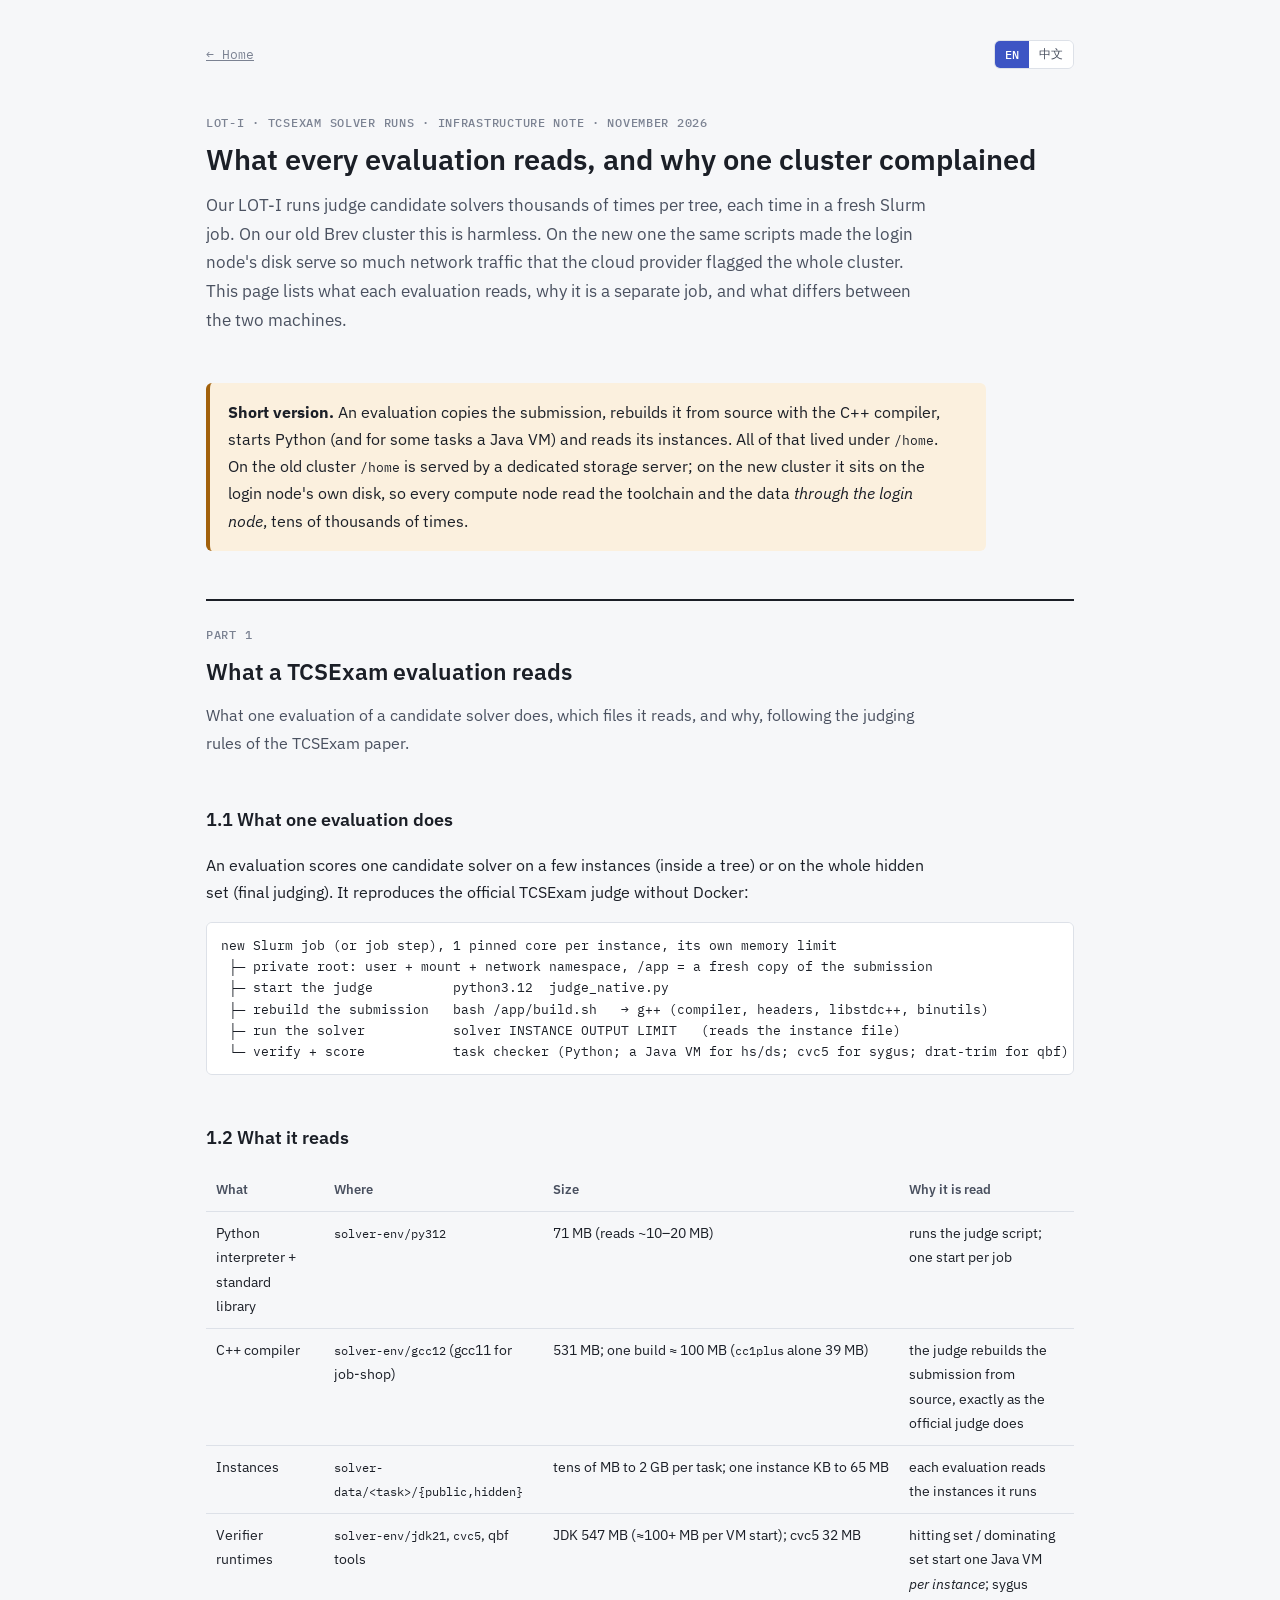
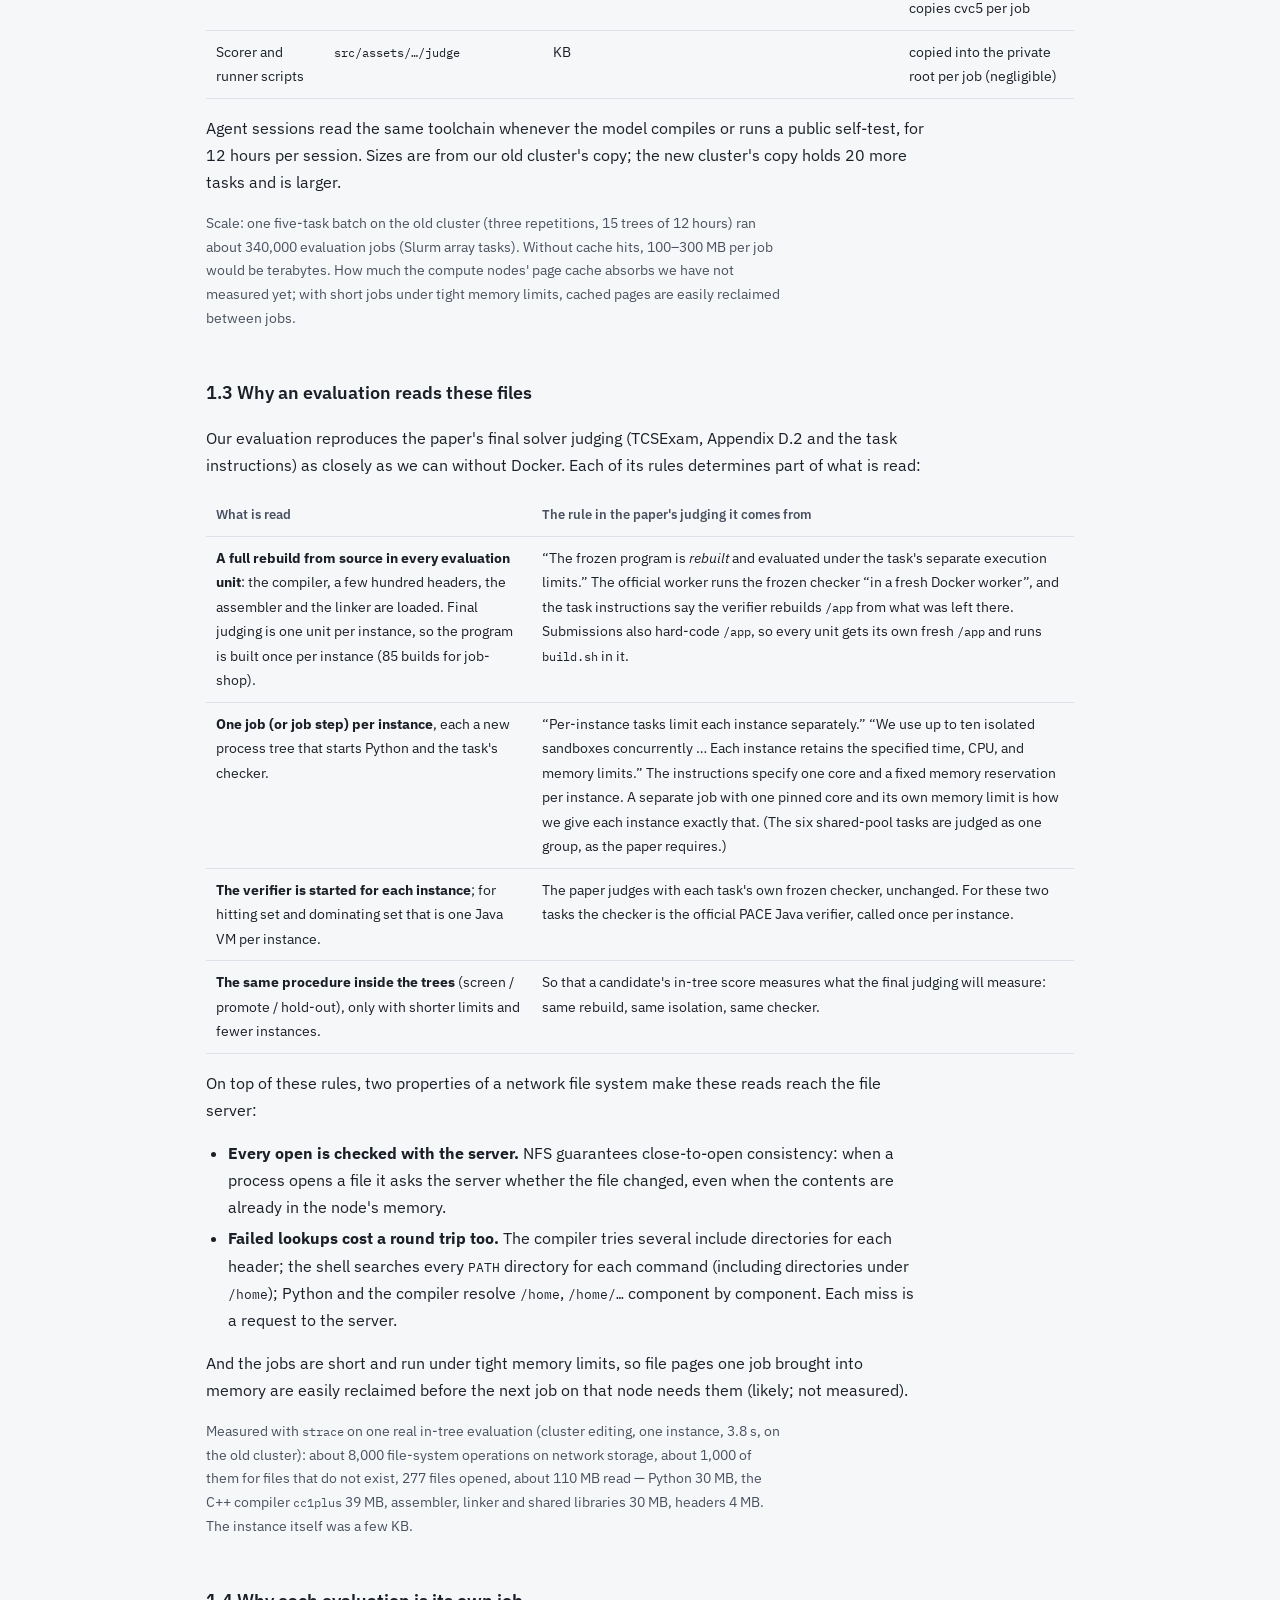
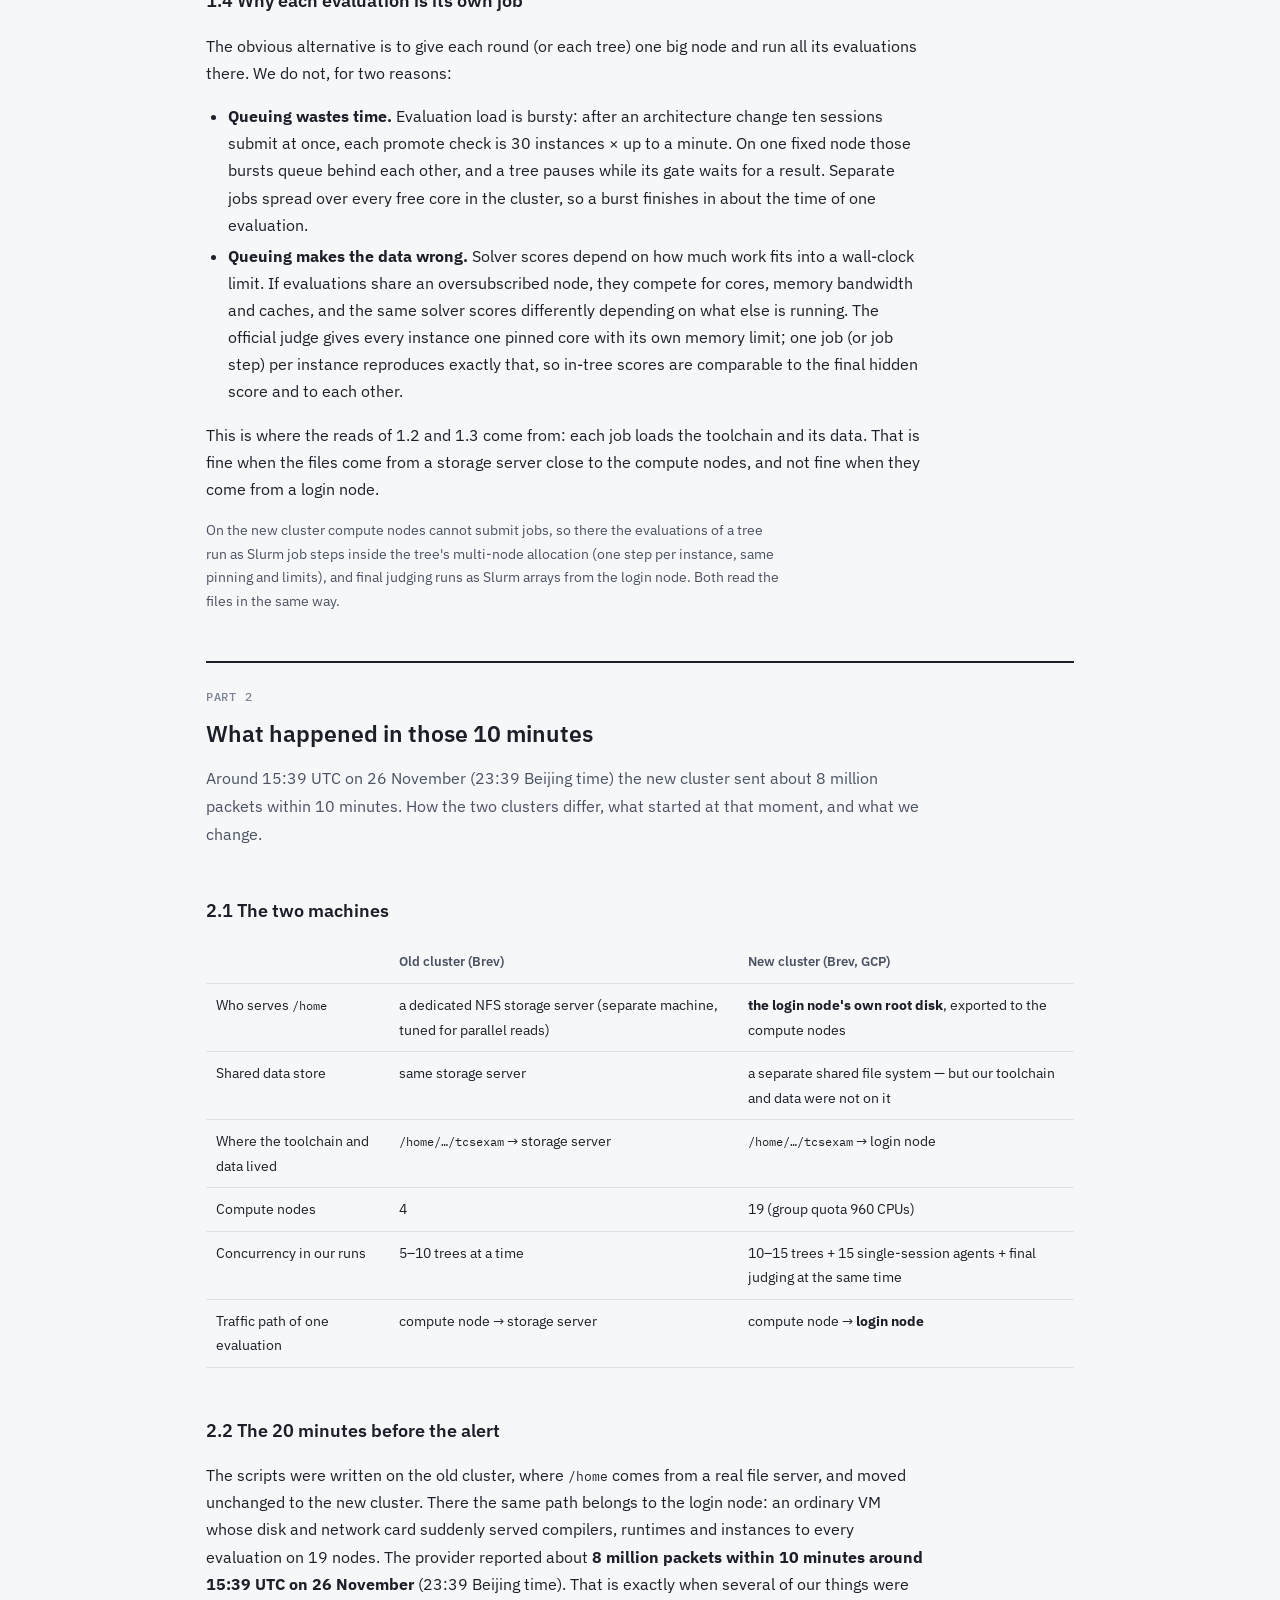
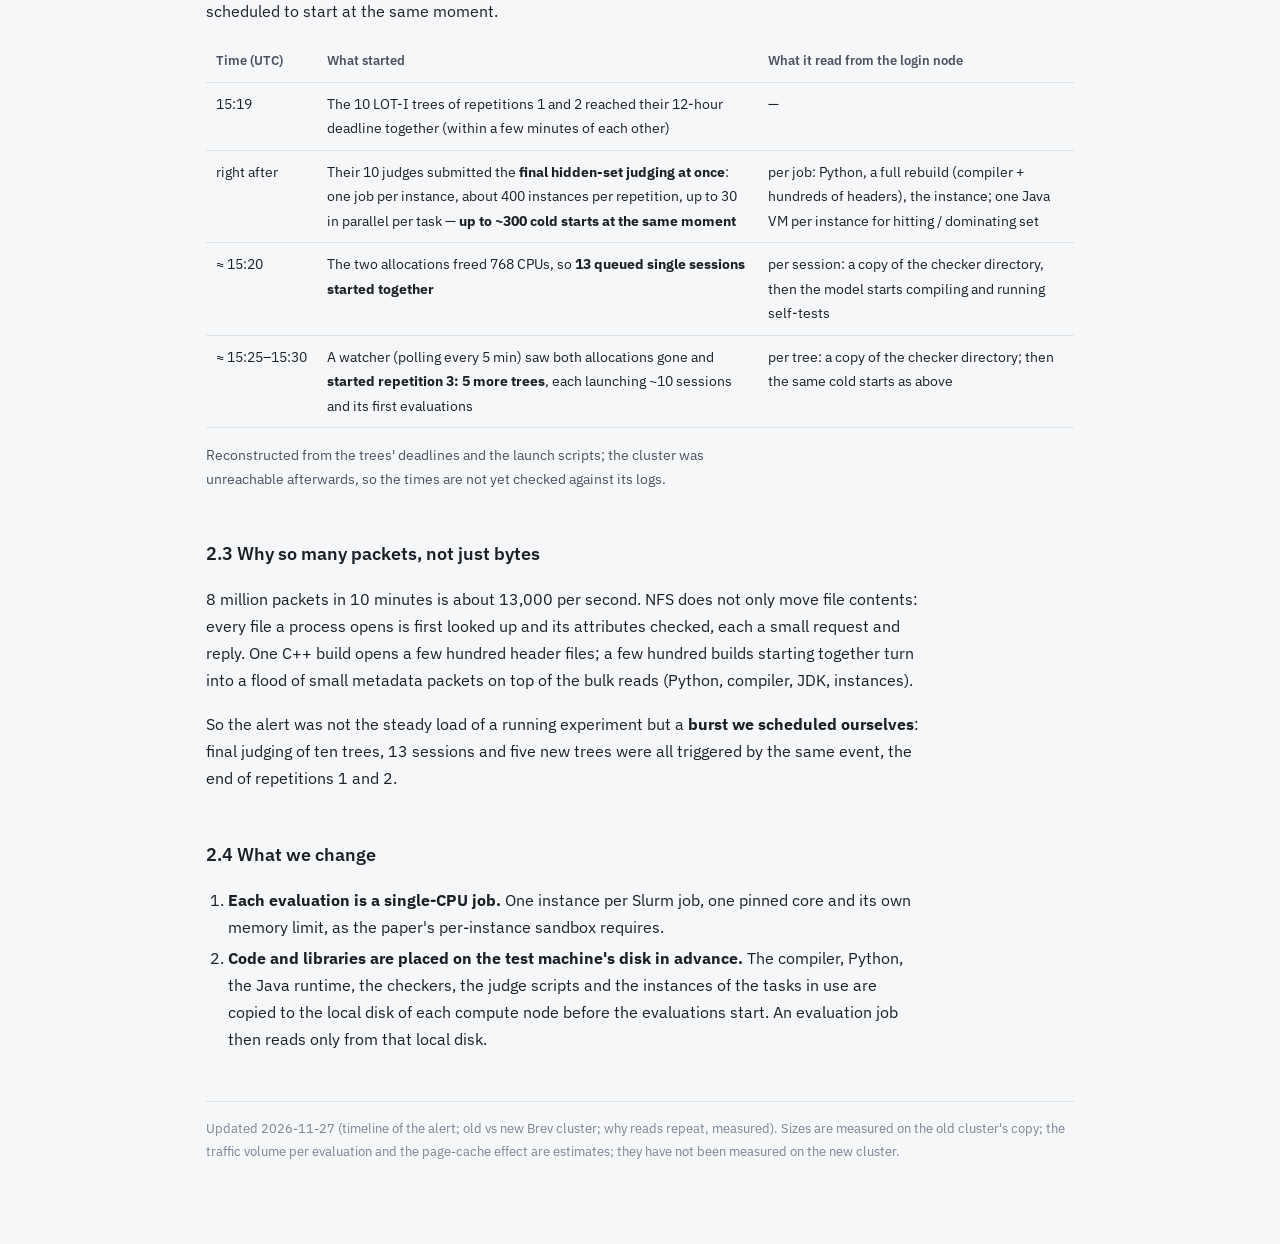
==== commit e8fd2e92: "eval-io: 2.4 — single-CPU evaluation jobs, code and libraries pre-placed on each node's disk Co-Auth" ====
--- a/eval-io.html
+++ b/eval-io.html
@@ -192,15 +192,12 @@
 <section>
   <h3>2.4 What we change</h3>
   <ol>
-    <li><b>Read once per node.</b> Stage the toolchain and the instances of the tasks in use onto each compute node's local disk the first time a job lands there (with a lock so it happens once); evaluations, builds and sessions then read locally.</li>
-    <li><b>Never from the login node.</b> The master copy moves to the shared data store; <code>/home</code> on a login node is only for the user.</li>
-    <li><b>Measure before scaling up.</b> Run one tree for an hour and read the per-mount byte counters on the compute nodes (<code>/proc/self/mountstats</code>) before restarting the full experiments.</li>
-    <li><b>Quieter login node.</b> One watcher polling every few minutes instead of dozens polling every minute.</li>
-    <li><b>Stagger the starts.</b> Final judging, new sessions and the next repetition no longer fire on the same event: judging is released in small batches, sessions and trees start a few at a time with gaps between them.</li>
+    <li><b>Each evaluation is a single-CPU job.</b> One instance per Slurm job, one pinned core and its own memory limit, as the paper's per-instance sandbox requires.</li>
+    <li><b>Code and libraries are placed on the test machine's disk in advance.</b> The compiler, Python, the Java runtime, the checkers, the judge scripts and the instances of the tasks in use are copied to the local disk of each compute node before the evaluations start. An evaluation job then reads only from that local disk.</li>
   </ol>
 </section>
 
-<footer>Updated 2026-11-27 (timeline of the alert; old vs new Brev cluster; why reads repeat, measured). Sizes are measured on the old cluster's copy; the traffic volume per evaluation and the page-cache effect are estimates until the measurement in 2.4, step 3.</footer>
+<footer>Updated 2026-11-27 (timeline of the alert; old vs new Brev cluster; why reads repeat, measured). Sizes are measured on the old cluster's copy; the traffic volume per evaluation and the page-cache effect are estimates; they have not been measured on the new cluster.</footer>
 </div>
 
 <!-- ============================ 中文 ============================ -->
@@ -325,15 +322,12 @@
 <section>
   <h3>2.4 我们怎么改</h3>
   <ol>
-    <li><b>每个节点只读一次。</b>作业第一次落到某个计算节点时，把工具链和本次实验用到的题目实例复制到该节点的本地盘（加锁，只复制一次）；之后的测评、编译和会话都读本地。</li>
-    <li><b>不再从登录节点读。</b>主副本搬到共享数据存储；登录节点上的 <code>/home</code> 只留给人用。</li>
-    <li><b>先测量再放量。</b>恢复完整实验之前，先跑一棵树一小时，读计算节点上每个挂载点的字节计数（<code>/proc/self/mountstats</code>）。</li>
-    <li><b>让登录节点安静下来。</b>用一个每隔几分钟轮询一次的监控脚本，代替几十个每分钟轮询的脚本。</li>
-    <li><b>错开启动。</b>最终评测、新会话和下一次运行不再由同一个事件同时触发：评测分小批放出，会话和树每次只启动几个，中间留出间隔。</li>
+    <li><b>每个测评是一个单 CPU 的作业。</b>每个 Slurm 作业跑一个实例，绑定一个核，有自己的内存上限，和论文按实例划分的沙箱一致。</li>
+    <li><b>代码和库事先放到测评机器的磁盘上。</b>编译器、Python、Java 运行时、checker、评测脚本，以及本次用到的题目实例，在测评开始之前复制到每个计算节点的本地盘上。测评作业只读本地盘。</li>
   </ol>
 </section>
 
-<footer>本页更新于 2026-11-27（补充了告警时间线；老/新 Brev 集群；为什么重复读取及实测）。文件大小是在老集群上的副本上实测的；每次测评的流量和页缓存的效果在 2.4 节第 3 步实测之前都是估计值。</footer>
+<footer>本页更新于 2026-11-27（补充了告警时间线；老/新 Brev 集群；为什么重复读取及实测）。文件大小是在老集群上的副本上实测的；每次测评的流量和页缓存的效果都是估计值，还没有在新集群上实测。</footer>
 </div>
 </main>
 <script>
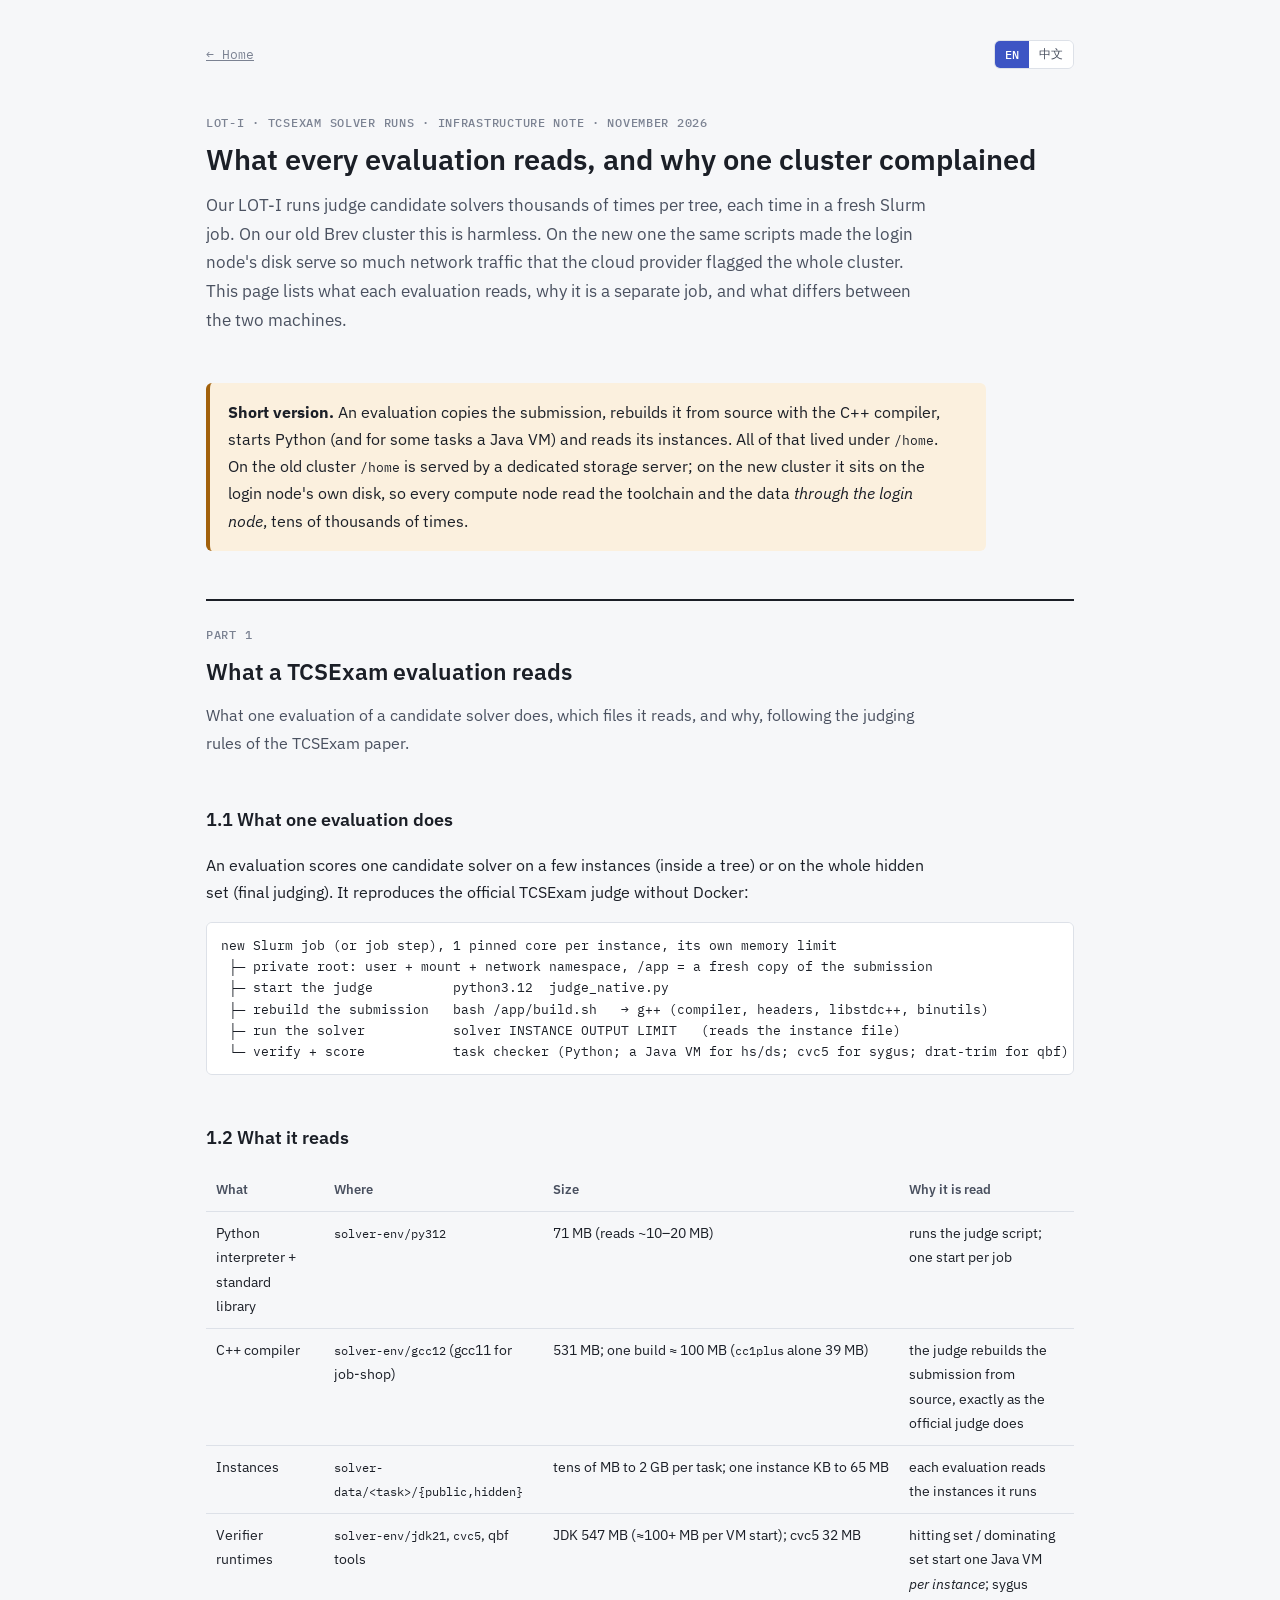
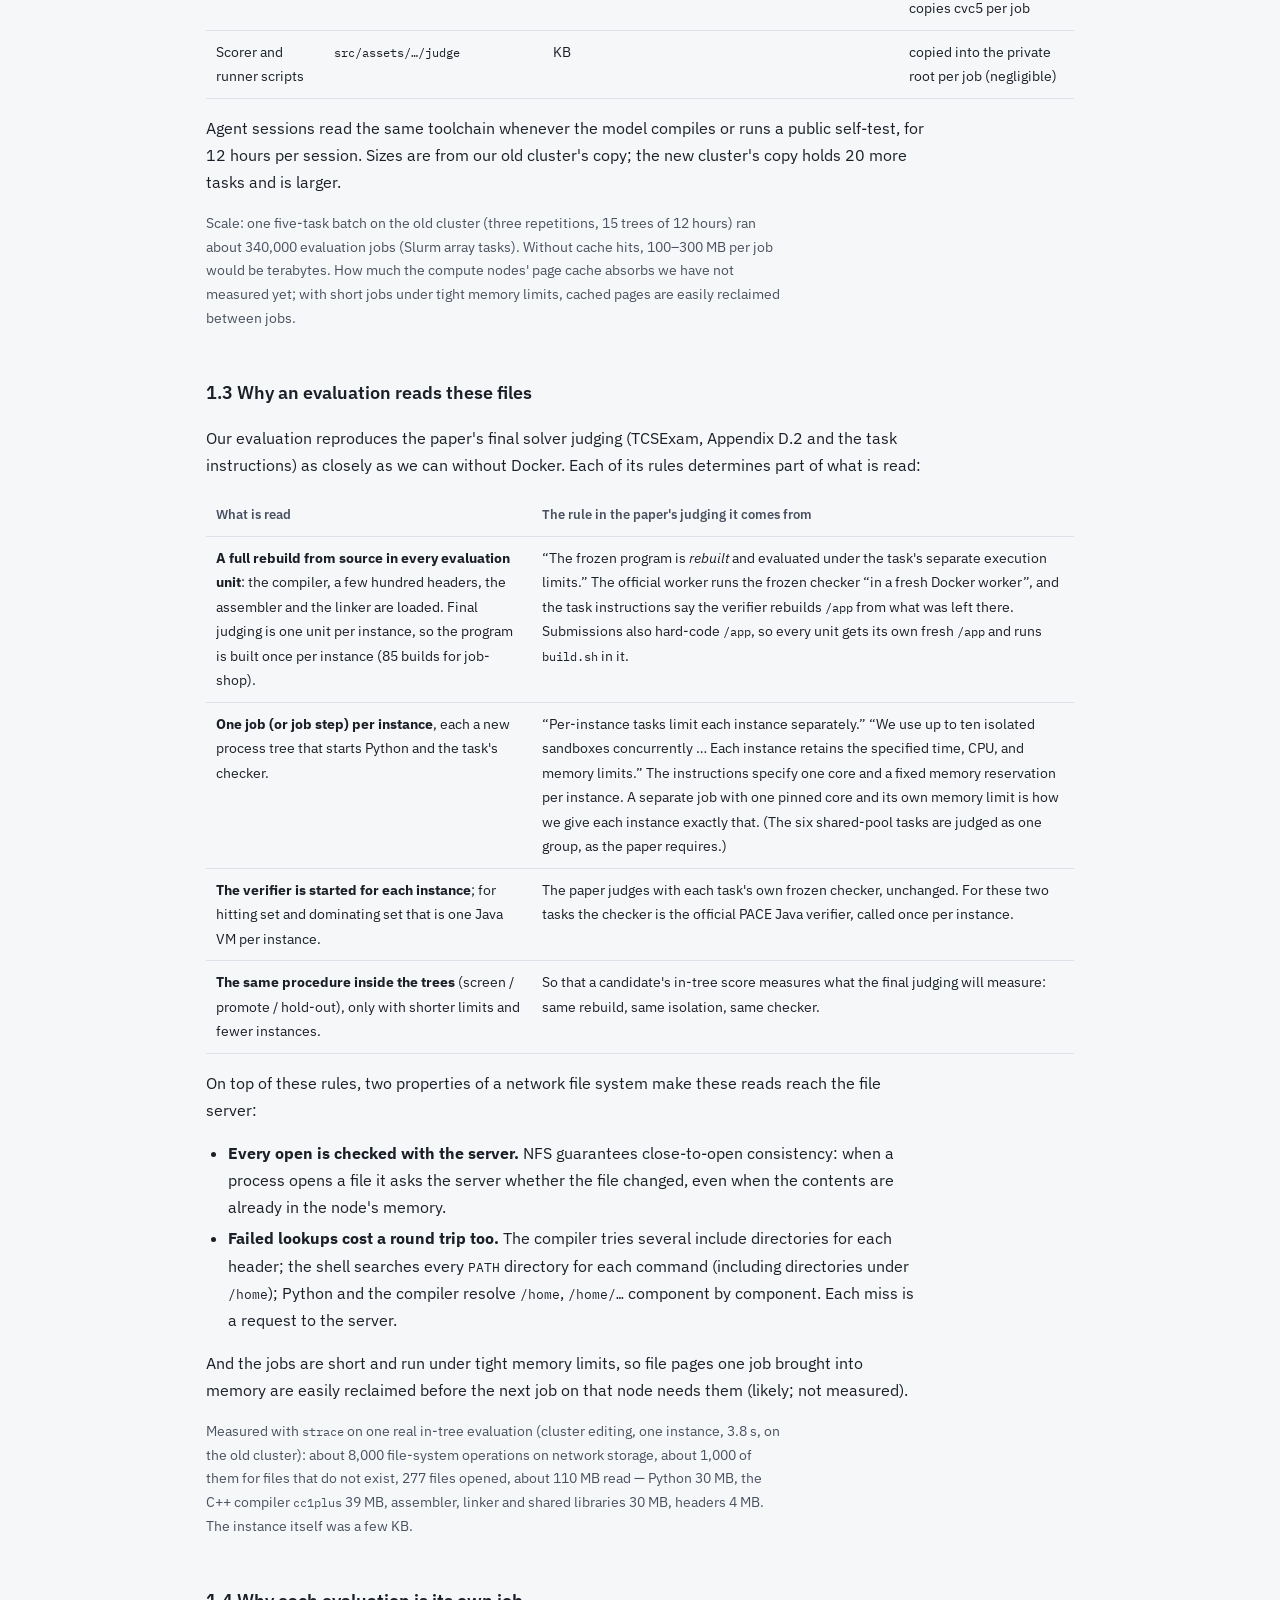
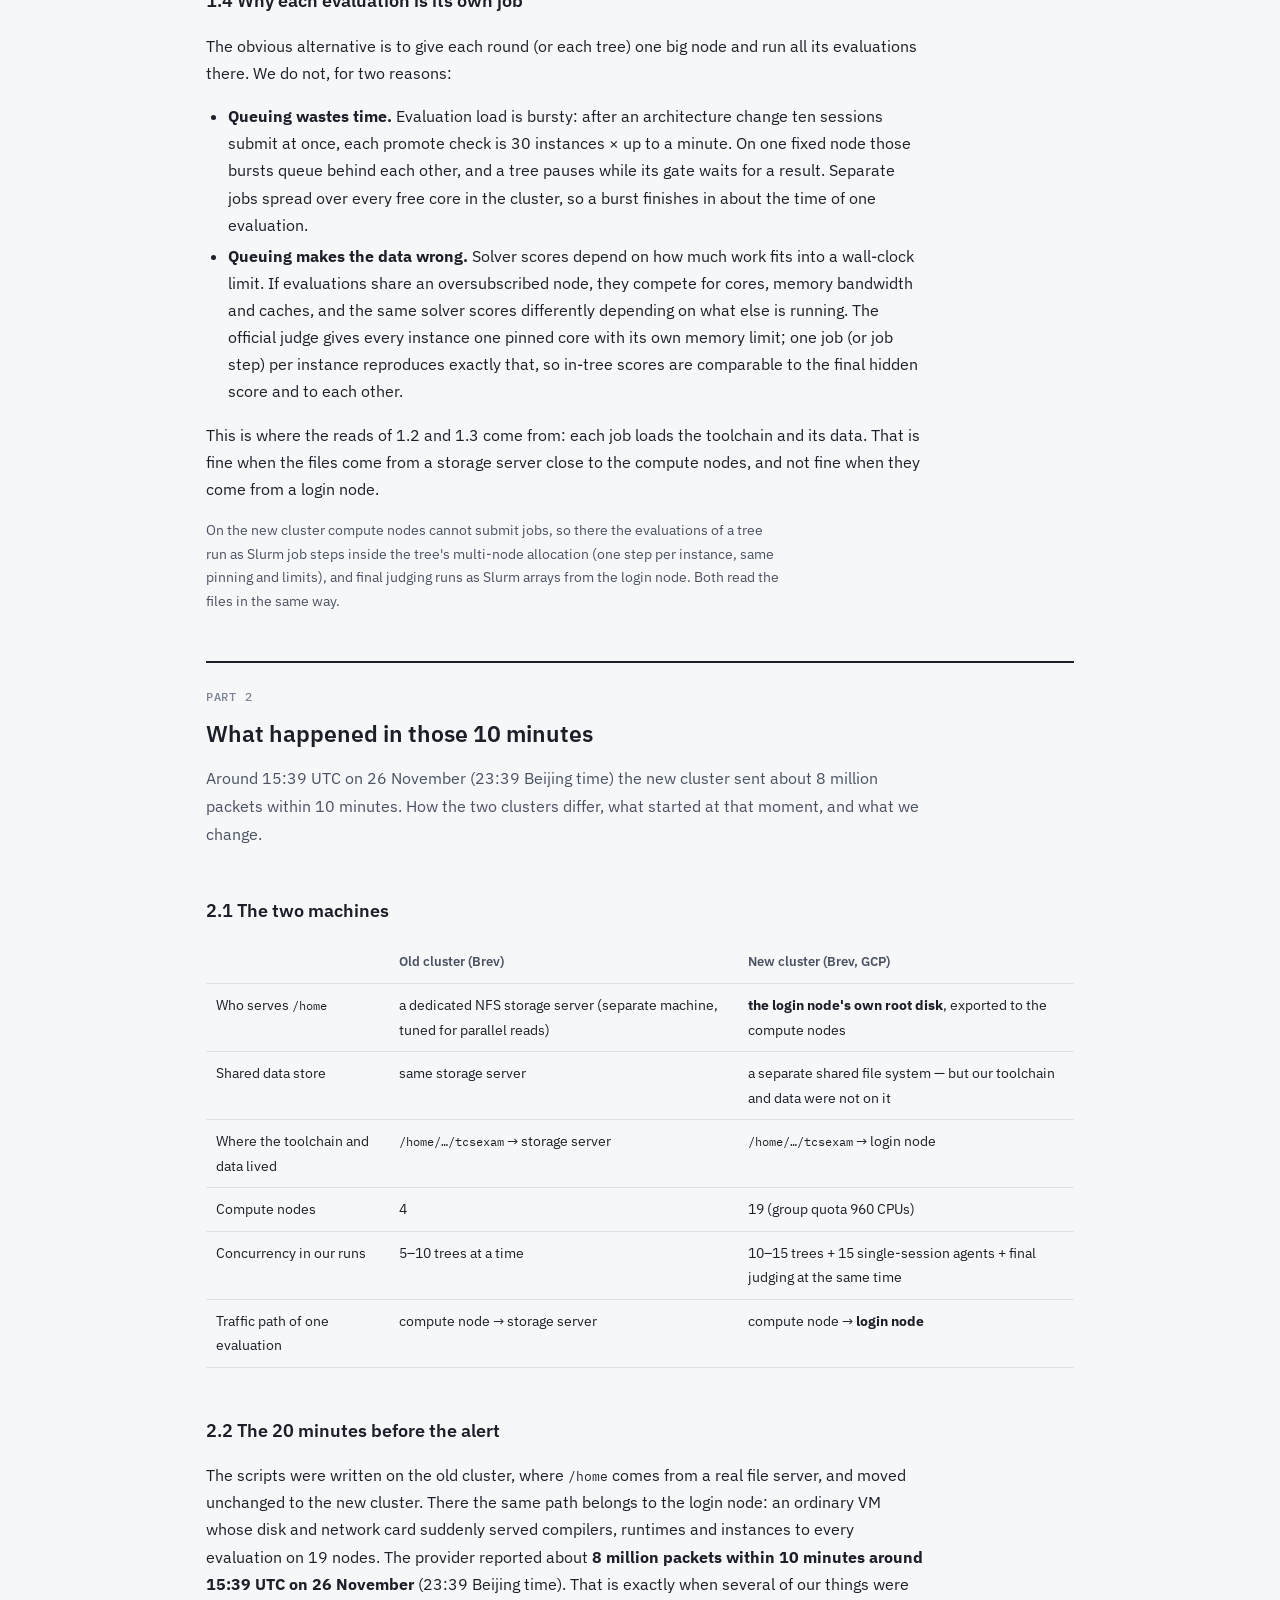
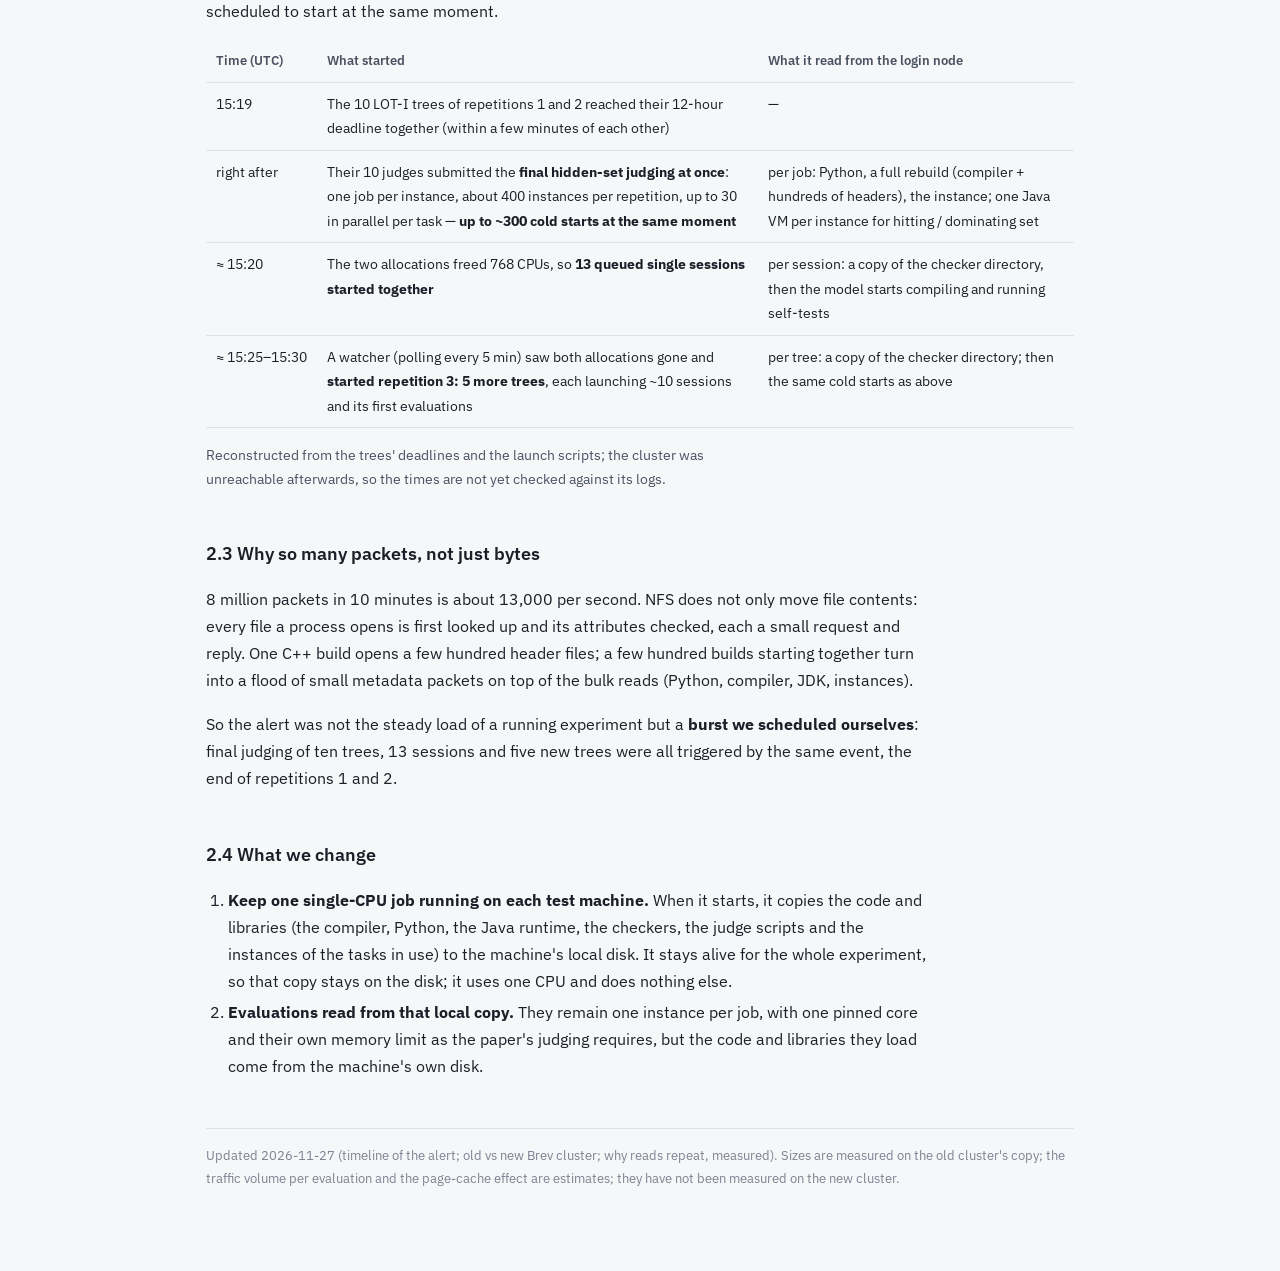
==== commit e51a3851: "eval-io: 2.4 — a long-running single-CPU job per test machine keeps code and libraries on its local " ====
--- a/eval-io.html
+++ b/eval-io.html
@@ -192,8 +192,8 @@
 <section>
   <h3>2.4 What we change</h3>
   <ol>
-    <li><b>Each evaluation is a single-CPU job.</b> One instance per Slurm job, one pinned core and its own memory limit, as the paper's per-instance sandbox requires.</li>
-    <li><b>Code and libraries are placed on the test machine's disk in advance.</b> The compiler, Python, the Java runtime, the checkers, the judge scripts and the instances of the tasks in use are copied to the local disk of each compute node before the evaluations start. An evaluation job then reads only from that local disk.</li>
+    <li><b>Keep one single-CPU job running on each test machine.</b> When it starts, it copies the code and libraries (the compiler, Python, the Java runtime, the checkers, the judge scripts and the instances of the tasks in use) to the machine's local disk. It stays alive for the whole experiment, so that copy stays on the disk; it uses one CPU and does nothing else.</li>
+    <li><b>Evaluations read from that local copy.</b> They remain one instance per job, with one pinned core and their own memory limit as the paper's judging requires, but the code and libraries they load come from the machine's own disk.</li>
   </ol>
 </section>
 
@@ -322,8 +322,8 @@
 <section>
   <h3>2.4 我们怎么改</h3>
   <ol>
-    <li><b>每个测评是一个单 CPU 的作业。</b>每个 Slurm 作业跑一个实例，绑定一个核，有自己的内存上限，和论文按实例划分的沙箱一致。</li>
-    <li><b>代码和库事先放到测评机器的磁盘上。</b>编译器、Python、Java 运行时、checker、评测脚本，以及本次用到的题目实例，在测评开始之前复制到每个计算节点的本地盘上。测评作业只读本地盘。</li>
+    <li><b>在每台测评机器上一直保持一个单 CPU 的作业。</b>它启动时，把代码和库（编译器、Python、Java 运行时、checker、评测脚本，以及本次用到的题目实例）复制到这台机器的本地盘上。它在整个实验期间一直运行，保证这份副本一直留在盘上；它只占一个 CPU，不做别的事。</li>
+    <li><b>测评从这份本地副本读取。</b>测评仍然是一个实例一个作业，按论文的评测要求绑定一个核、有自己的内存上限，但加载的代码和库都来自这台机器自己的盘。</li>
   </ol>
 </section>
 
